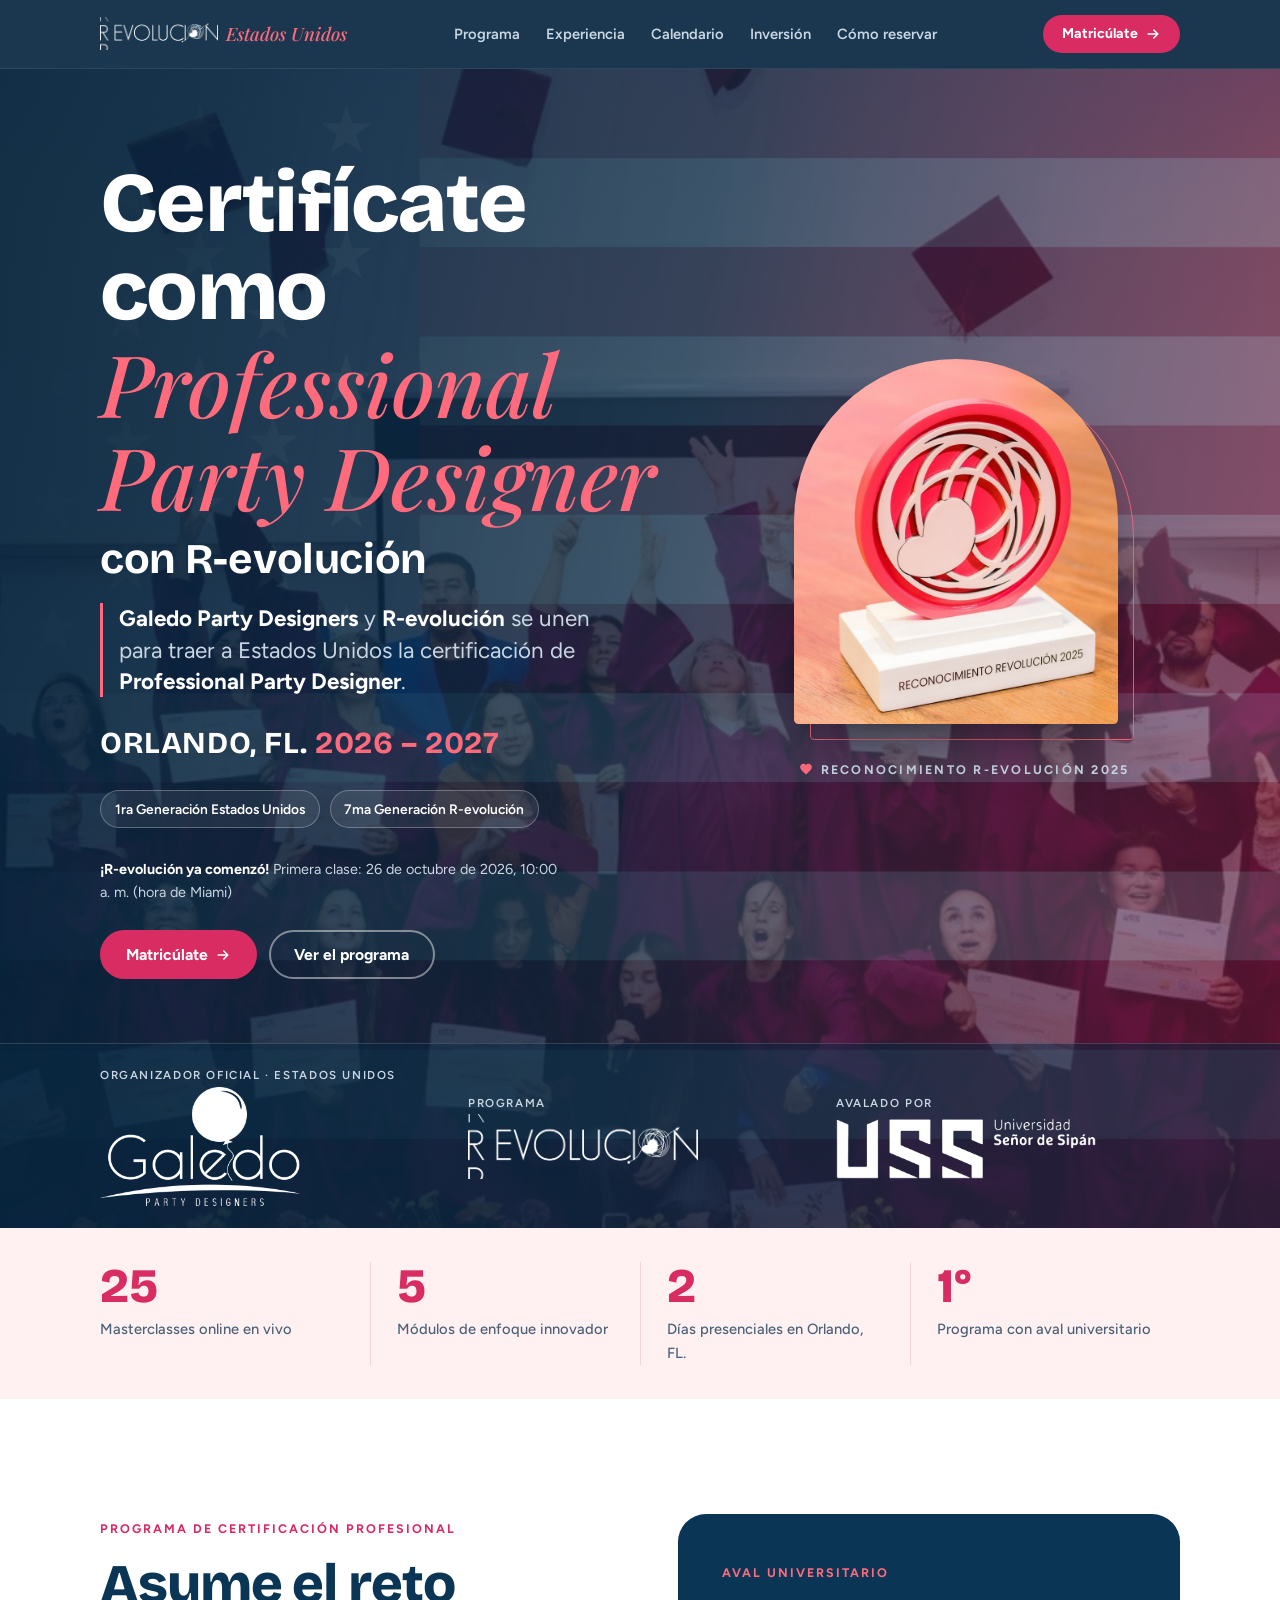
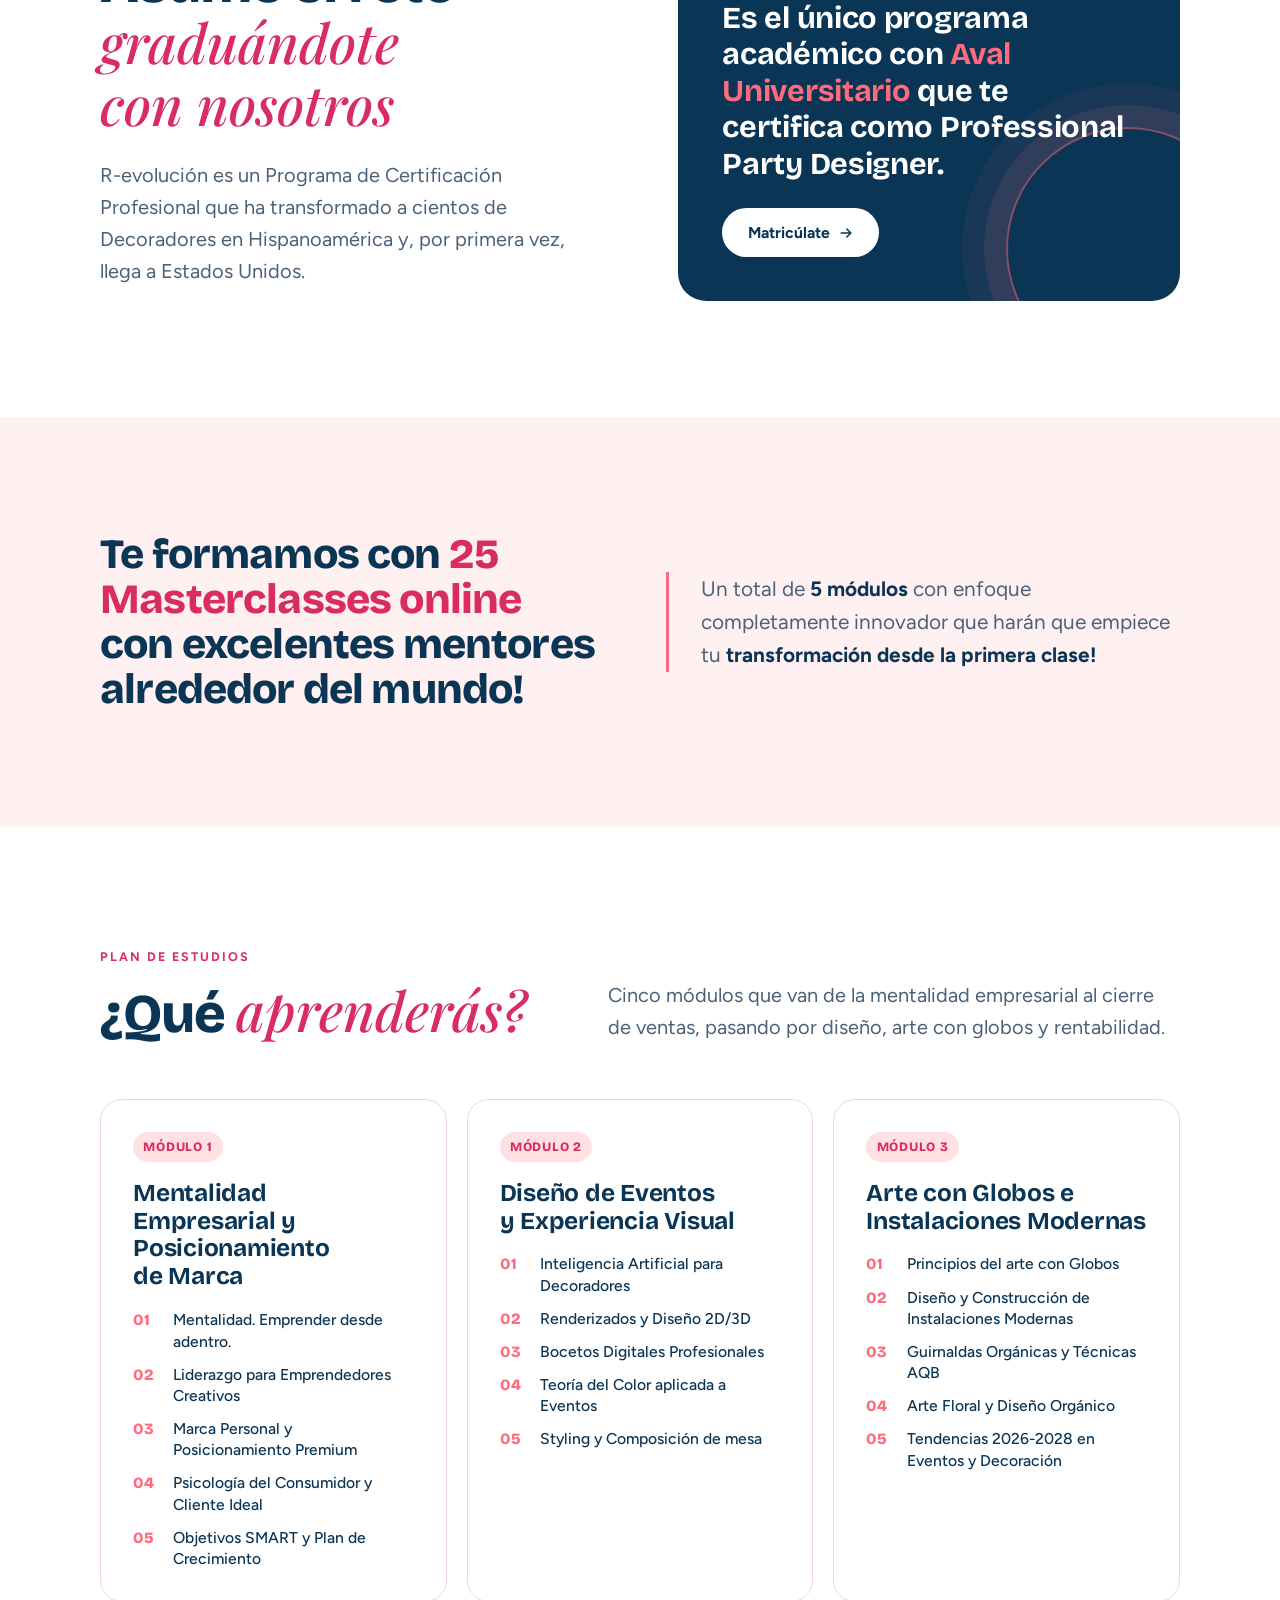
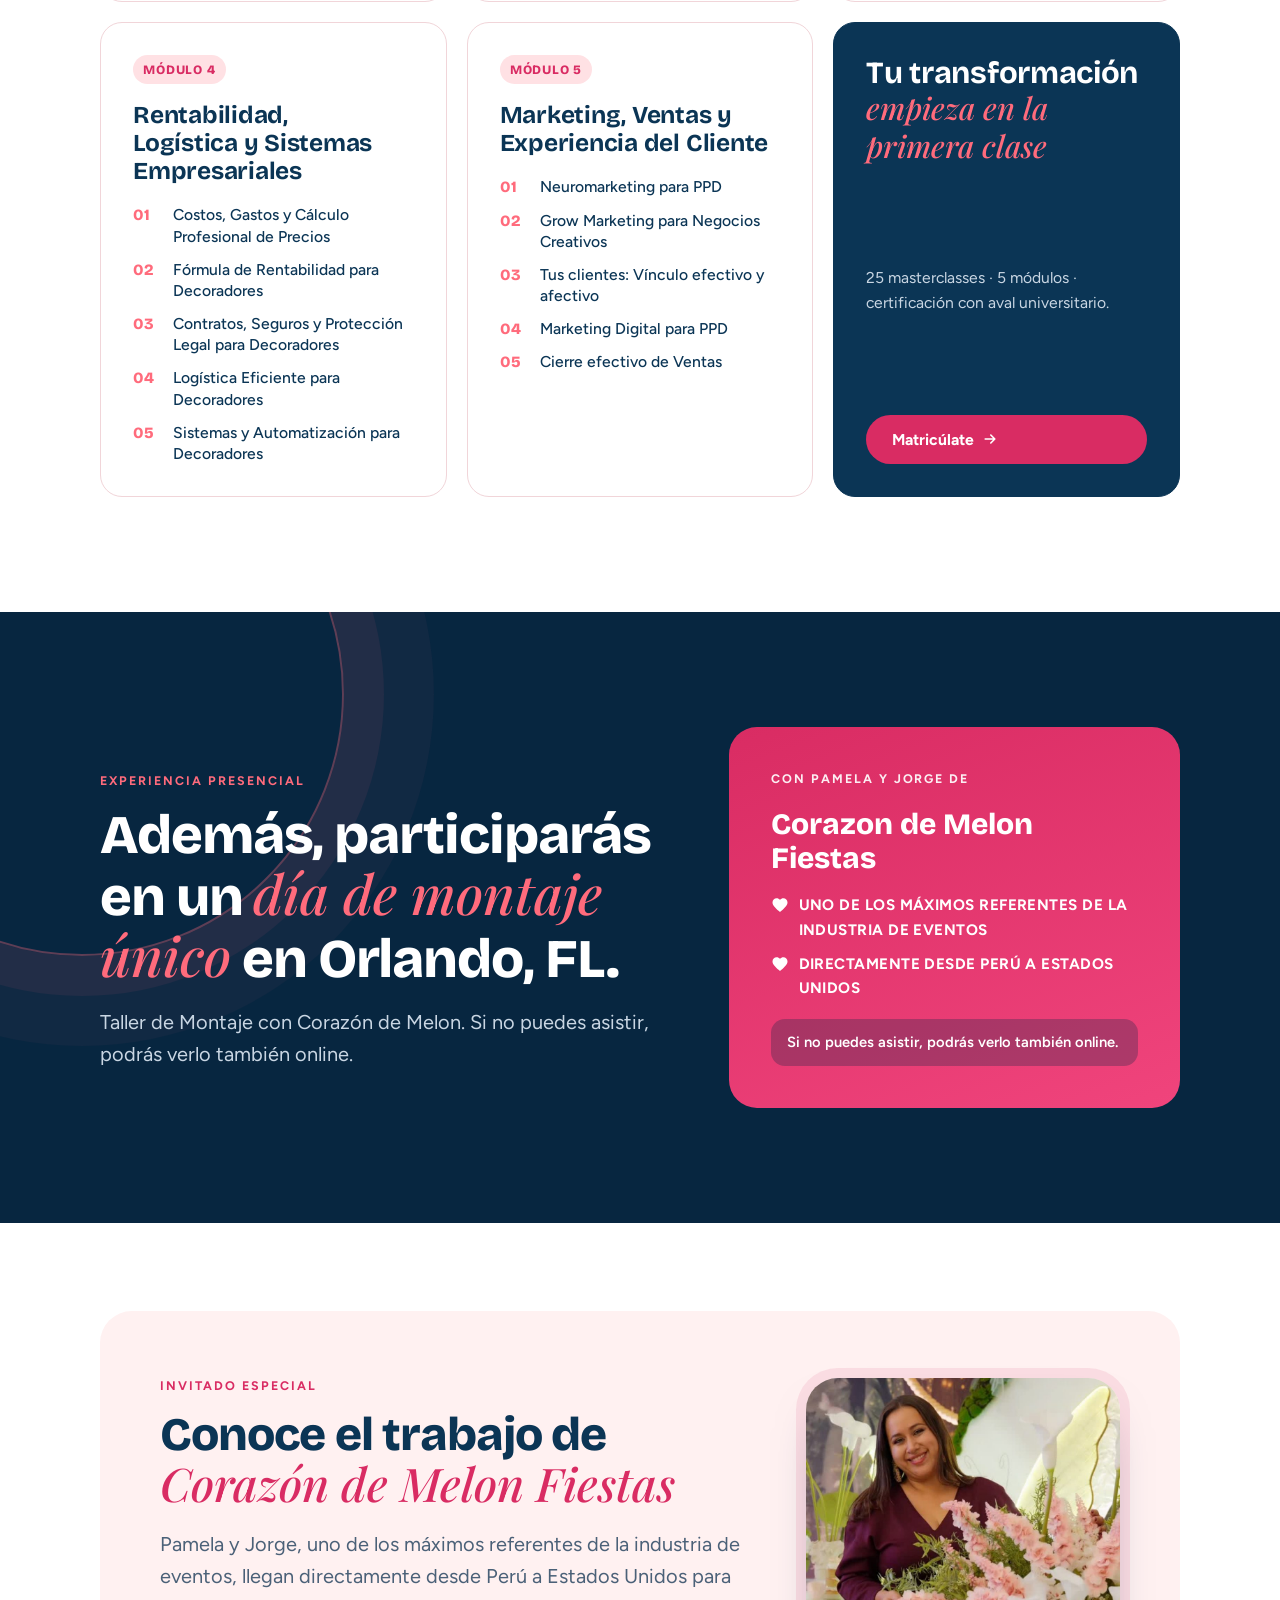
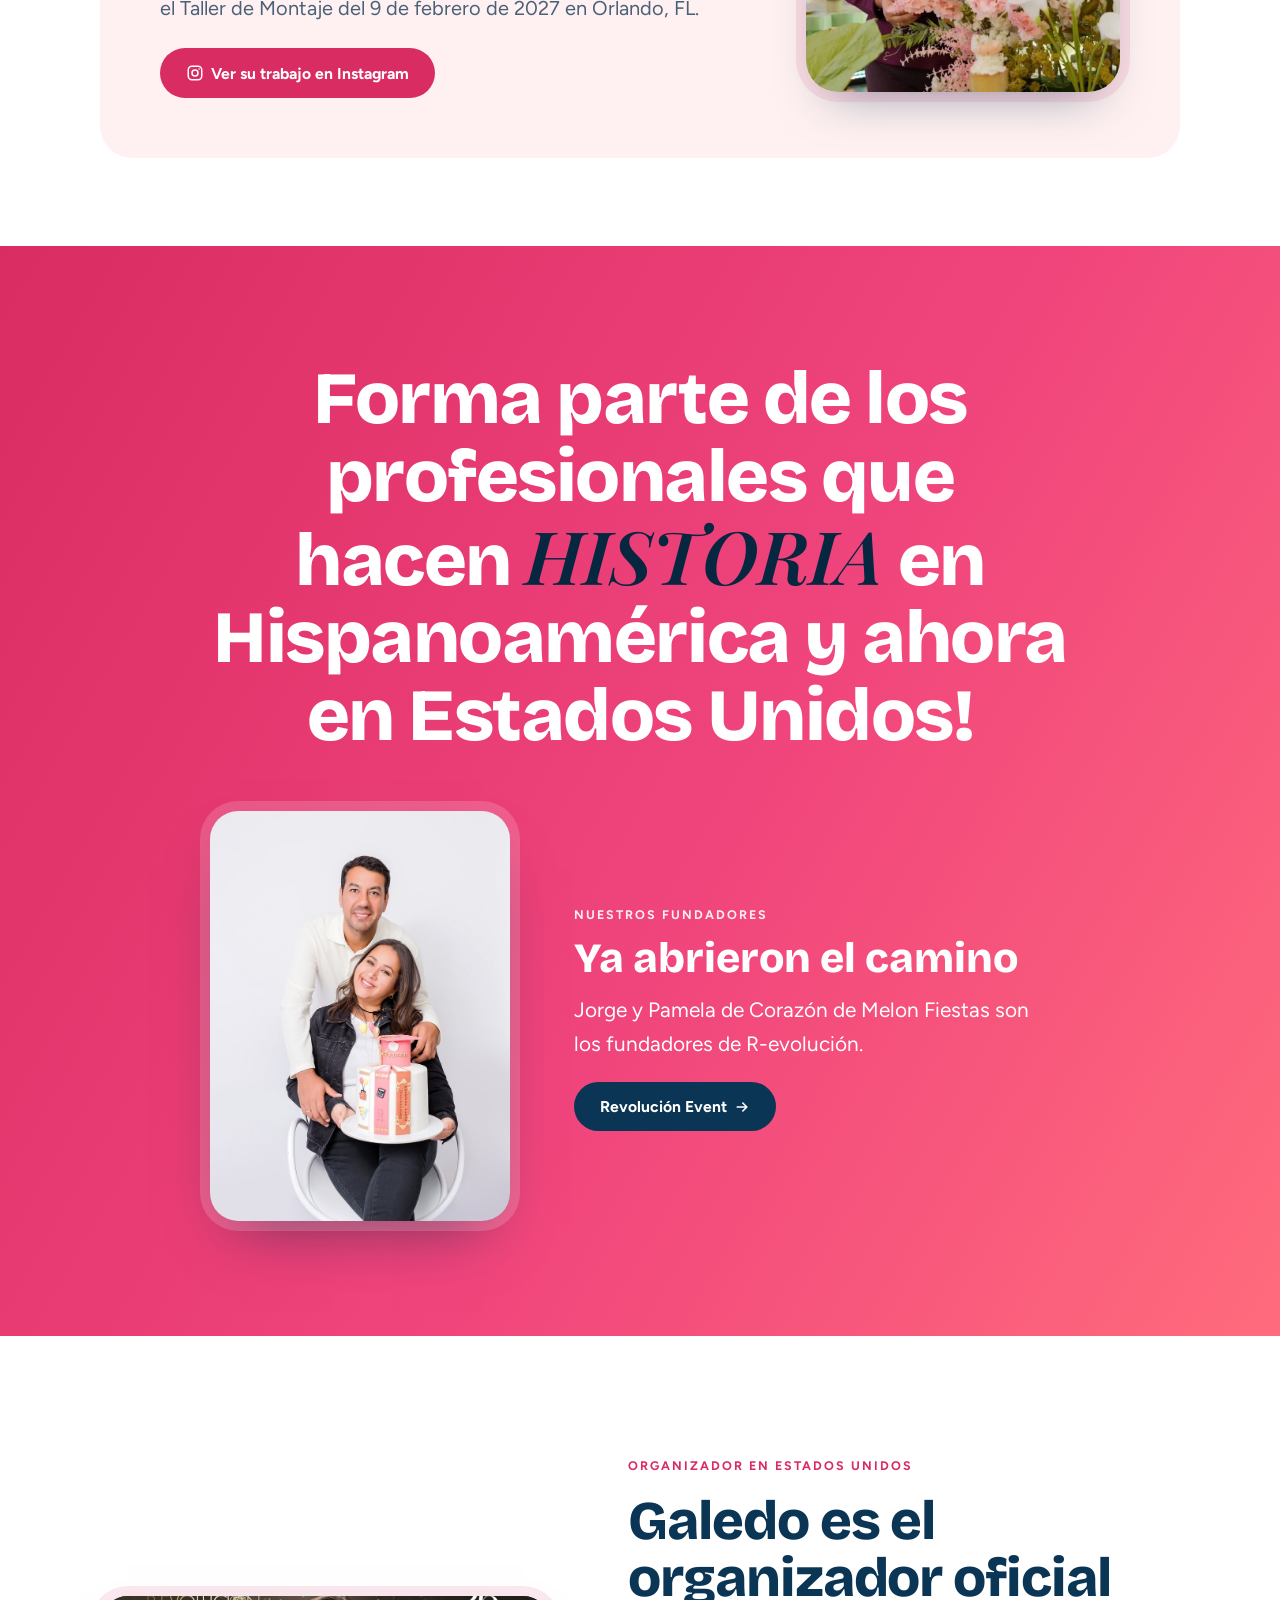
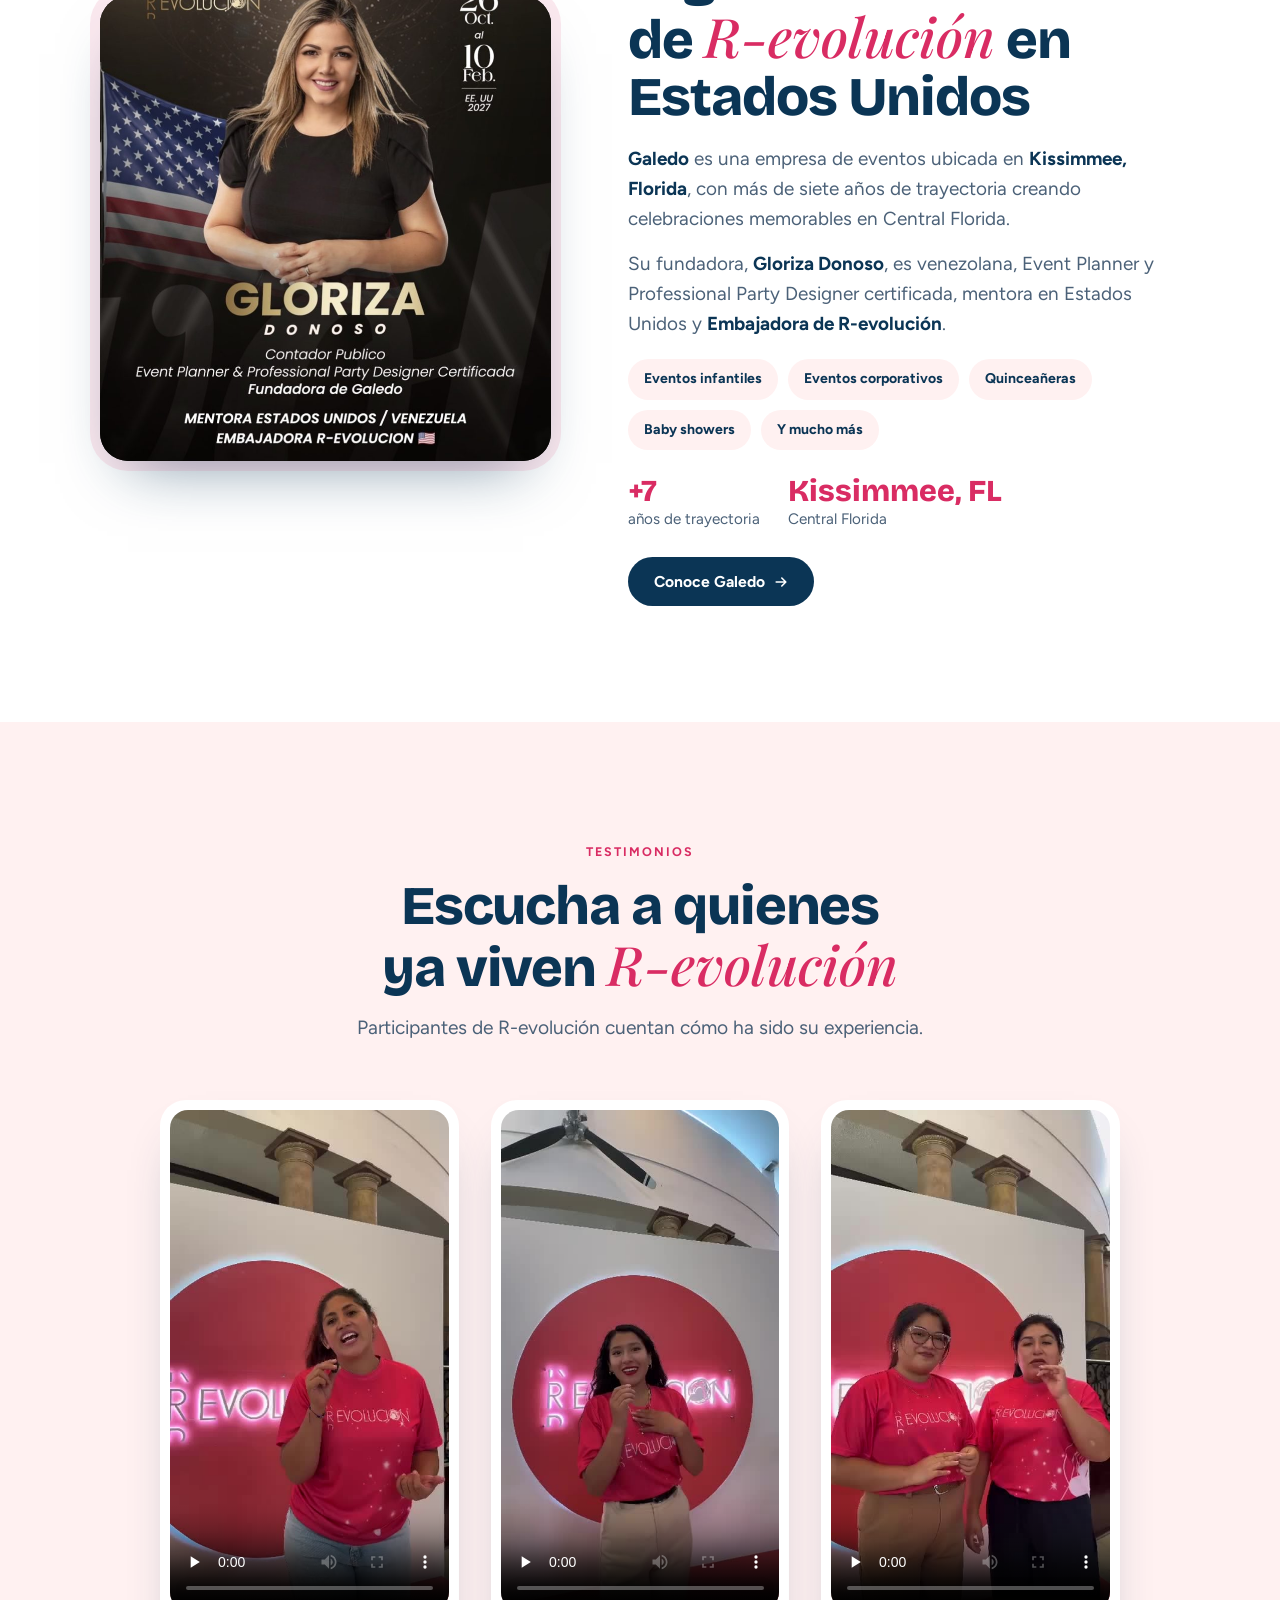
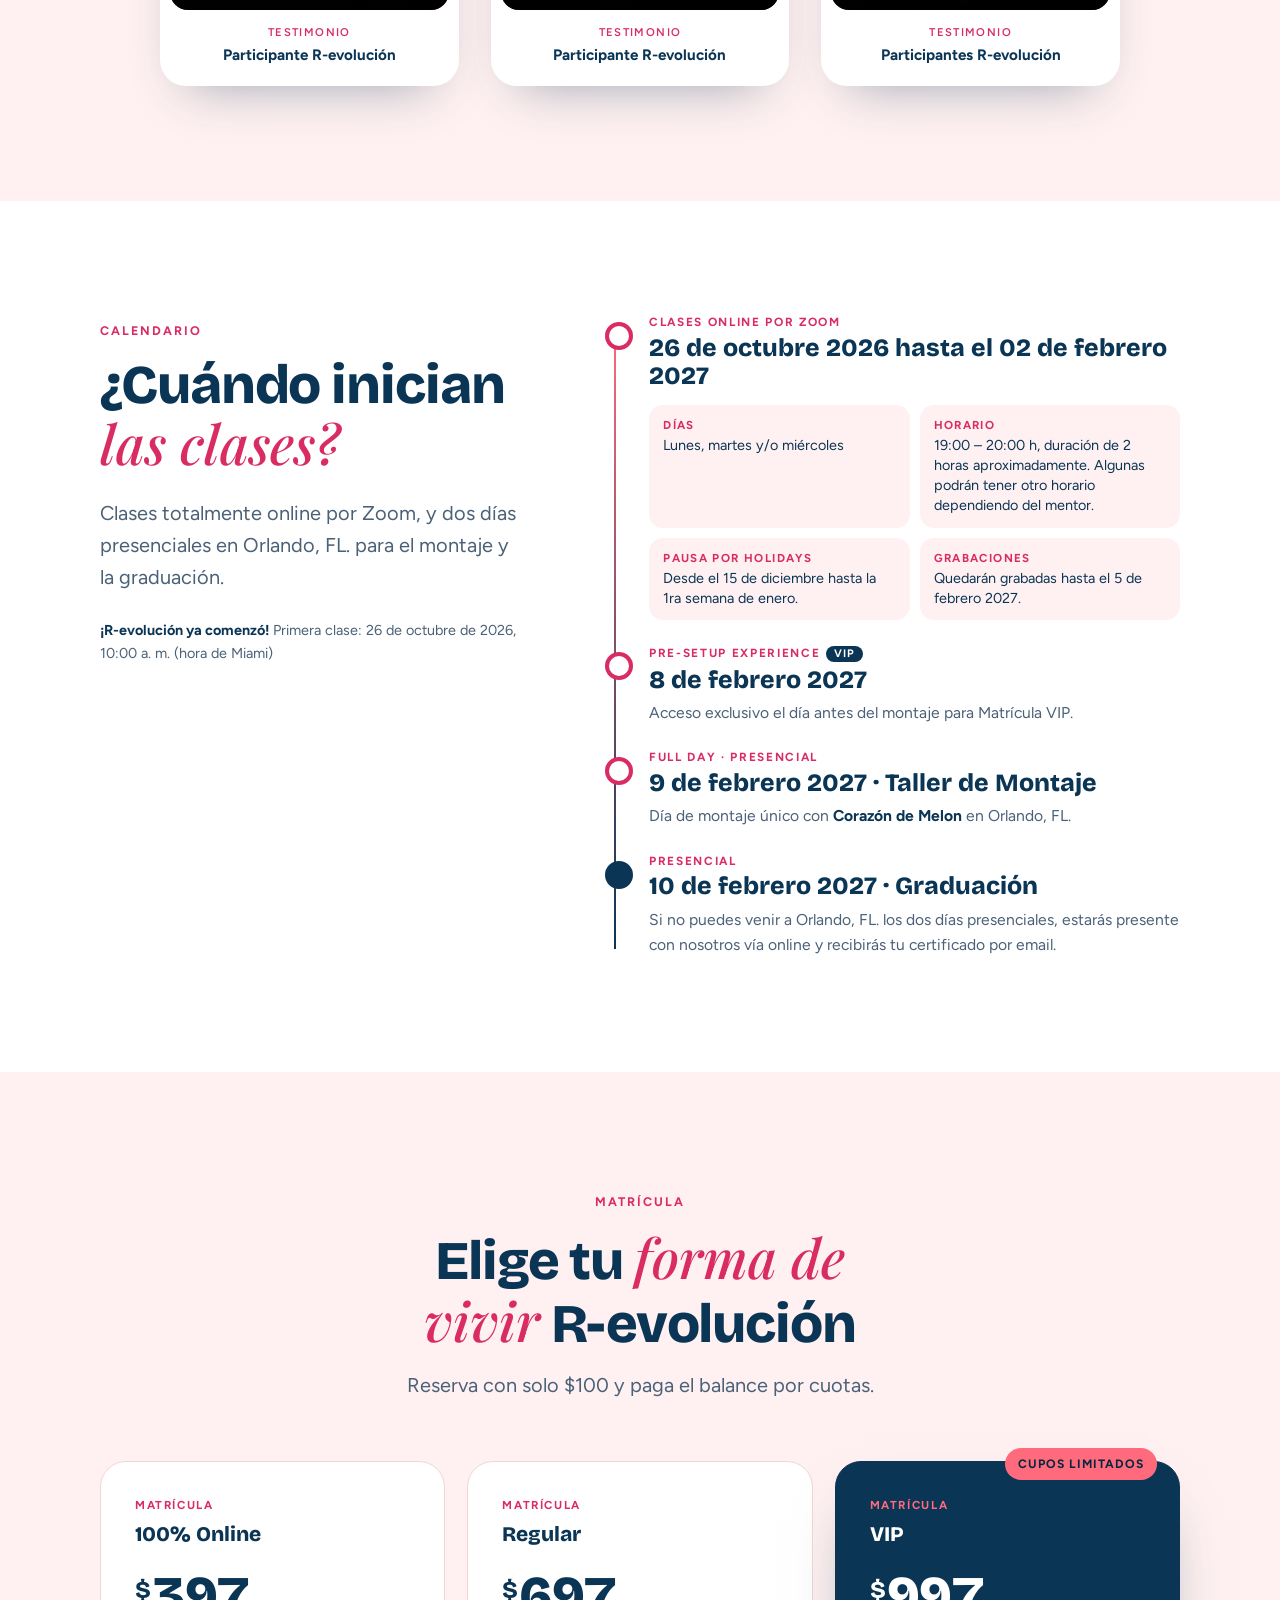
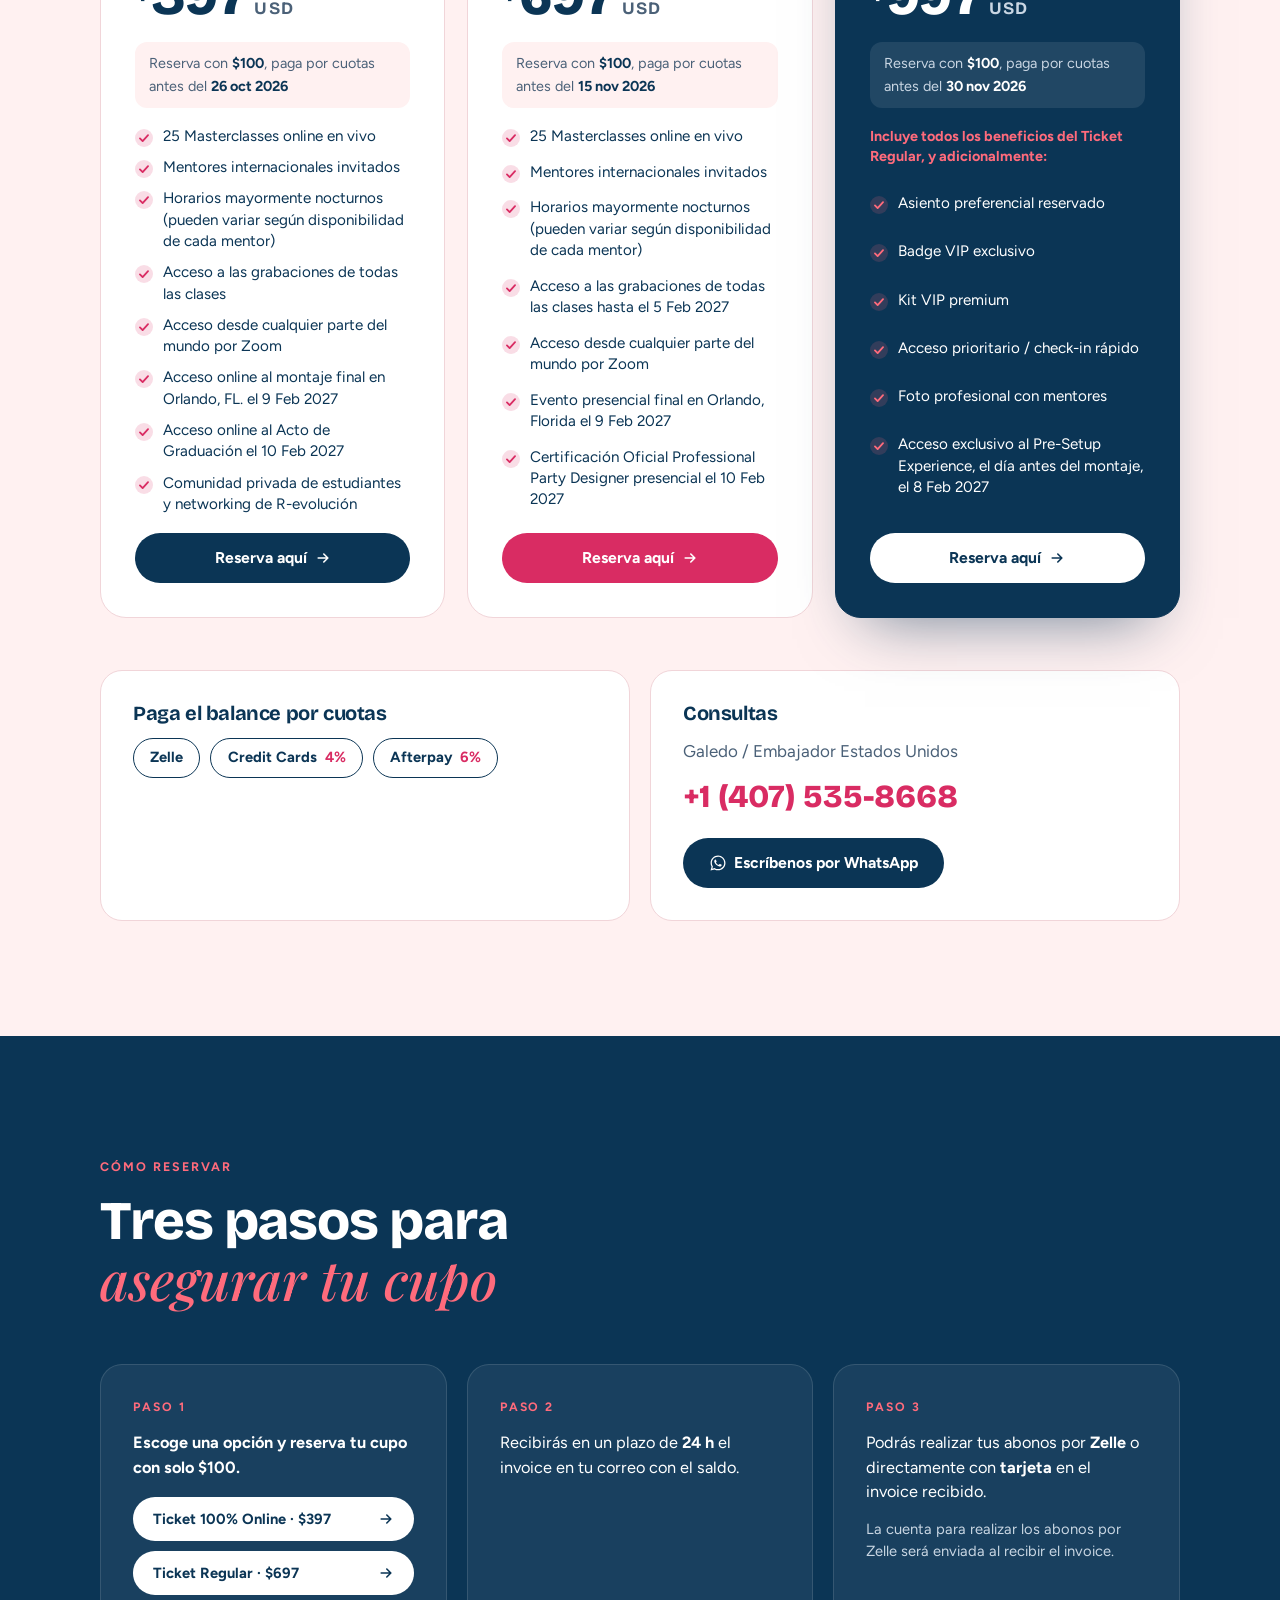
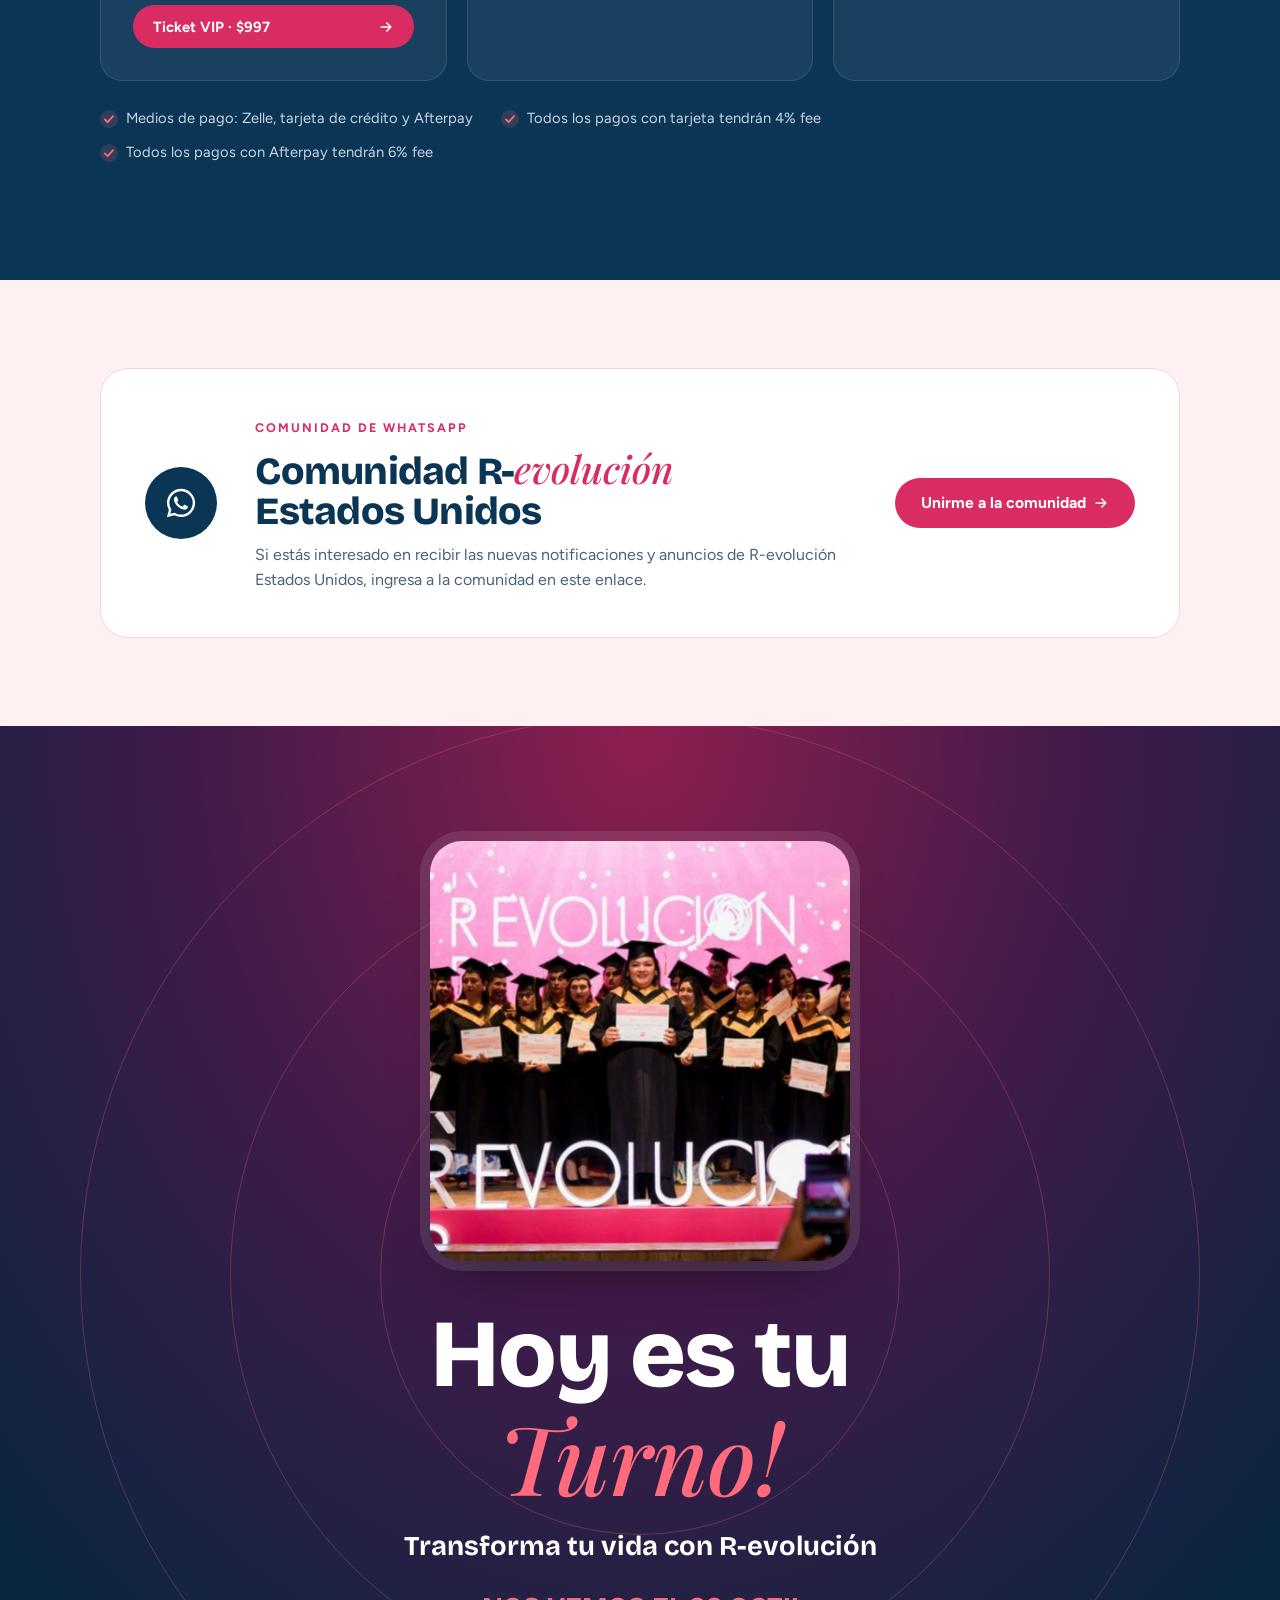
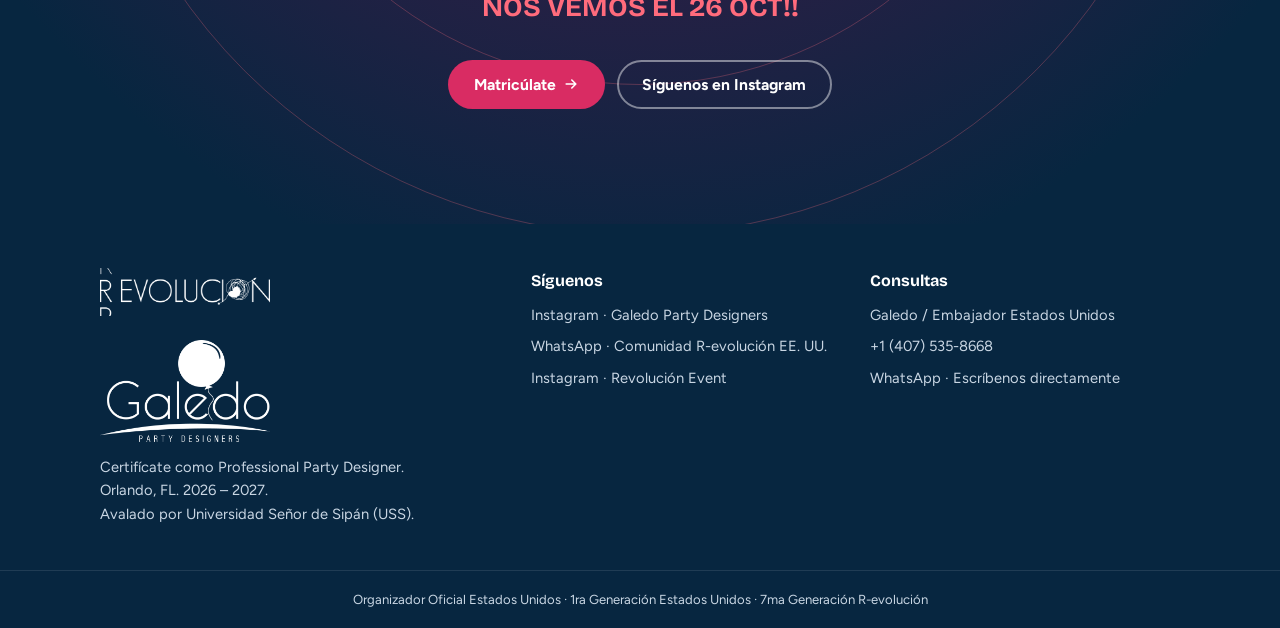
==== public_html/index.html @ 2023f304 "Añadir copia editable completa y publicación con GitHub Pages" ====
<!doctype html>
<html lang="es">
<head>
<meta charset="utf-8">
<meta name="viewport" content="width=device-width,initial-scale=1,viewport-fit=cover">
<meta name="description" content="Certifícate como Professional Party Designer con R-evolución. Galedo Party Designers y R-evolución traen la certificación a Estados Unidos. Orlando, FL 2026 – 2027.">
<meta property="og:title" content="R-evolución Estados Unidos">
<meta property="og:description" content="Certificación Professional Party Designer en Orlando, FL. Inicia el 26 de octubre de 2026.">
<meta property="og:type" content="website">
<meta property="og:url" content="https://www.revoluciongaledousa.com">
<title>R-evolución Estados Unidos</title>

<link href="assets/css/fonts.css" rel="stylesheet">
<link rel="stylesheet" href="assets/css/styles.css">
</head>
<body>

<svg width="0" height="0" style="position:absolute" aria-hidden="true" focusable="false">
  <symbol id="ck" viewBox="0 0 20 20"><circle cx="10" cy="10" r="10" fill="currentColor" opacity=".16"/><path d="M5.5 10.4l3 3 6-6.6" fill="none" stroke="currentColor" stroke-width="2" stroke-linecap="round" stroke-linejoin="round"/></symbol>
  <symbol id="ht" viewBox="0 0 24 24"><path d="M12 21.35l-1.45-1.32C5.4 15.36 2 12.28 2 8.5 2 5.42 4.42 3 7.5 3c1.74 0 3.41.81 4.5 2.09C13.09 3.81 14.76 3 16.5 3 19.58 3 22 5.42 22 8.5c0 3.78-3.4 6.86-8.55 11.54L12 21.35z" fill="currentColor"/></symbol>
  <symbol id="ar" viewBox="0 0 20 20"><path d="M4 10h11M11 5l5 5-5 5" fill="none" stroke="currentColor" stroke-width="2" stroke-linecap="round" stroke-linejoin="round"/></symbol>
</svg>

<header class="nav" id="inicio">
  <div class="progress" aria-hidden="true"></div>
  <div class="wrap">
    <a class="brand brand-logo" href="#inicio" aria-label="R-evolución Estados Unidos, inicio"><span class="logo-rev" role="img" aria-label="R-evolución"></span><small>Estados Unidos</small></a>
    <ul class="menu">
      <li><a href="#programa">Programa</a></li>
      <li><a href="#experiencia">Experiencia</a></li>
      <li><a href="#calendario">Calendario</a></li>
      <li><a href="#inversion">Inversión</a></li>
      <li><a href="#reservar">Cómo reservar</a></li>
    </ul>
    <a class="btn btn-primary" href="#inversion">Matricúlate <svg width="16" height="16" aria-hidden="true"><use href="#ar"/></svg></a>
  </div>
</header>

<main>
<!-- HERO -->
<section class="hero">
  <svg class="flag" viewBox="0 0 1235 650" preserveAspectRatio="xMidYMid slice" aria-hidden="true" focusable="false">
    <defs><polygon id="fs" points="0.00,-15.00 3.38,-4.63 14.26,-4.63 5.45,1.77 8.82,12.14 0.00,5.73 -8.82,12.14 -5.45,1.77 -14.26,-4.63 -3.38,-4.63"/></defs>
    <rect y="0" width="1235" height="50" fill="#B22234"/><rect y="50" width="1235" height="50" fill="#fff"/><rect y="100" width="1235" height="50" fill="#B22234"/><rect y="150" width="1235" height="50" fill="#fff"/><rect y="200" width="1235" height="50" fill="#B22234"/><rect y="250" width="1235" height="50" fill="#fff"/><rect y="300" width="1235" height="50" fill="#B22234"/><rect y="350" width="1235" height="50" fill="#fff"/><rect y="400" width="1235" height="50" fill="#B22234"/><rect y="450" width="1235" height="50" fill="#fff"/><rect y="500" width="1235" height="50" fill="#B22234"/><rect y="550" width="1235" height="50" fill="#fff"/><rect y="600" width="1235" height="50" fill="#B22234"/><rect width="494" height="350" fill="#3C3B6E"/><g fill="#fff"><use href="#fs" x="41.2" y="35.0"/><use href="#fs" x="123.5" y="35.0"/><use href="#fs" x="205.8" y="35.0"/><use href="#fs" x="288.2" y="35.0"/><use href="#fs" x="370.5" y="35.0"/><use href="#fs" x="452.8" y="35.0"/><use href="#fs" x="82.3" y="70.0"/><use href="#fs" x="164.7" y="70.0"/><use href="#fs" x="247.0" y="70.0"/><use href="#fs" x="329.3" y="70.0"/><use href="#fs" x="411.7" y="70.0"/><use href="#fs" x="41.2" y="105.0"/><use href="#fs" x="123.5" y="105.0"/><use href="#fs" x="205.8" y="105.0"/><use href="#fs" x="288.2" y="105.0"/><use href="#fs" x="370.5" y="105.0"/><use href="#fs" x="452.8" y="105.0"/><use href="#fs" x="82.3" y="140.0"/><use href="#fs" x="164.7" y="140.0"/><use href="#fs" x="247.0" y="140.0"/><use href="#fs" x="329.3" y="140.0"/><use href="#fs" x="411.7" y="140.0"/><use href="#fs" x="41.2" y="175.0"/><use href="#fs" x="123.5" y="175.0"/><use href="#fs" x="205.8" y="175.0"/><use href="#fs" x="288.2" y="175.0"/><use href="#fs" x="370.5" y="175.0"/><use href="#fs" x="452.8" y="175.0"/><use href="#fs" x="82.3" y="210.0"/><use href="#fs" x="164.7" y="210.0"/><use href="#fs" x="247.0" y="210.0"/><use href="#fs" x="329.3" y="210.0"/><use href="#fs" x="411.7" y="210.0"/><use href="#fs" x="41.2" y="245.0"/><use href="#fs" x="123.5" y="245.0"/><use href="#fs" x="205.8" y="245.0"/><use href="#fs" x="288.2" y="245.0"/><use href="#fs" x="370.5" y="245.0"/><use href="#fs" x="452.8" y="245.0"/><use href="#fs" x="82.3" y="280.0"/><use href="#fs" x="164.7" y="280.0"/><use href="#fs" x="247.0" y="280.0"/><use href="#fs" x="329.3" y="280.0"/><use href="#fs" x="411.7" y="280.0"/><use href="#fs" x="41.2" y="315.0"/><use href="#fs" x="123.5" y="315.0"/><use href="#fs" x="205.8" y="315.0"/><use href="#fs" x="288.2" y="315.0"/><use href="#fs" x="370.5" y="315.0"/><use href="#fs" x="452.8" y="315.0"/></g>
  </svg>
  <div class="wrap">
    <div>
      <h1>Certifícate como <span class="ital">Professional Party Designer</span><span class="con">con R-evolución</span></h1>
      <p class="union"><strong>Galedo Party Designers</strong> y <strong>R-evolución</strong> se unen para traer a Estados Unidos la certificación de <strong>Professional Party Designer</strong>.</p>
      <p class="where">ORLANDO, FL. <span>2026 – 2027</span></p>
      <div class="chips">
        <span class="chip">1ra Generación Estados Unidos</span>
        <span class="chip">7ma Generación R-evolución</span>
      </div>
<div class="cd cd-dark" data-cd role="timer" aria-label="Cuenta regresiva para el inicio de R-evolución">
  <div class="cd-grid">
    <div><b data-u="d">00</b><span>Días</span></div>
    <div><b data-u="h">00</b><span>Horas</span></div>
    <div><b data-u="m">00</b><span>Minutos</span></div>
    <div><b data-u="s">00</b><span>Segundos</span></div>
  </div>
  <p class="cd-note">Primera clase: <strong>26 de octubre de 2026 · 10:00 a. m.</strong> (hora de Miami)</p>
</div>
      <div class="cta-row">
        <a class="btn btn-primary" href="#inversion">Matricúlate <svg width="16" height="16" aria-hidden="true"><use href="#ar"/></svg></a>
        <a class="btn btn-ghost" href="#programa">Ver el programa</a>
      </div>
    </div>
    <div class="seal-wrap">
      <figure class="trophy">
        <div class="trophy-frame"><div class="arch"><img src="assets/images/imagen-03.jpg" alt="Trofeo Reconocimiento R-evolución 2025: círculo rosa con corazón sobre base blanca" width="800" height="900"></div></div>
        <figcaption><svg width="14" height="14" aria-hidden="true"><use href="#ht"/></svg> Reconocimiento R-evolución 2025</figcaption>
      </figure>
    </div>
  </div>
  <div class="hero-bar">
    <div class="wrap">
      <div class="partner"><span class="k">Organizador oficial · Estados Unidos</span><img class="logo-org" src="assets/images/imagen-04.png" alt="Galedo Party Designers" width="640" height="382"></div>
      <div class="partner"><span class="k">Programa</span><span class="logo-rev" role="img" aria-label="R-evolución"></span></div>
      <div class="partner"><span class="k">Avalado por</span><img class="logo-uss" src="assets/images/imagen-05.png" alt="Universidad Señor de Sipán (USS)" width="760" height="177"></div>
    </div>
  </div>
</section>

<!-- STATS -->
<section class="stats" aria-label="El programa en cifras">
  <div class="wrap">
    <div class="stat"><b>25</b><span>Masterclasses online en vivo</span></div>
    <div class="stat"><b>5</b><span>Módulos de enfoque innovador</span></div>
    <div class="stat"><b>2</b><span>Días presenciales en Orlando, FL.</span></div>
    <div class="stat"><b>1°</b><span>Programa con aval universitario</span></div>
  </div>
</section>

<!-- ABOUT -->
<section class="sec about">
  <div class="wrap">
    <div>
      <span class="eyebrow">Programa de Certificación Profesional</span>
      <h2>Asume el reto <span class="ital">graduándote con nosotros</span></h2>
      <p class="lead">R-evolución es un Programa de Certificación Profesional que ha transformado a cientos de Decoradores en Hispanoamérica y, por primera vez, llega a Estados Unidos.</p>
    </div>
    <div class="aval">
      <span class="eyebrow">Aval universitario</span>
      <p>Es el único programa académico con <mark>Aval Universitario</mark> que te certifica como Professional Party Designer.</p>
      <a class="btn btn-light" href="#inversion">Matricúlate <svg width="16" height="16" aria-hidden="true"><use href="#ar"/></svg></a>
    </div>
  </div>
</section>

<!-- FORMATION -->
<section class="sec band">
  <div class="wrap">
    <p class="big">Te formamos con <span class="n">25 Masterclasses online</span> con excelentes mentores alrededor del mundo!</p>
    <p class="side">Un total de <strong>5 módulos</strong> con enfoque completamente innovador que harán que empiece tu <strong>transformación desde la primera clase!</strong></p>
  </div>
</section>

<!-- PROGRAM -->
<section class="sec" id="programa">
  <div class="wrap">
    <div class="program-head">
      <div>
        <span class="eyebrow">Plan de estudios</span>
        <h2>¿Qué <span class="ital" style="color:var(--rose)">aprenderás?</span></h2>
      </div>
      <p class="lead" style="max-width:44ch">Cinco módulos que van de la mentalidad empresarial al cierre de ventas, pasando por diseño, arte con globos y rentabilidad.</p>
    </div>
    <div class="mods">
      <article class="mod">
        <div class="tag"><i>Módulo 1</i></div>
        <h3>Mentalidad Empresarial y Posicionamiento de Marca</h3>
        <ol>
          <li>Mentalidad. Emprender desde adentro.</li>
          <li>Liderazgo para Emprendedores Creativos</li>
          <li>Marca Personal y Posicionamiento Premium</li>
          <li>Psicología del Consumidor y Cliente Ideal</li>
          <li>Objetivos SMART y Plan de Crecimiento</li>
        </ol>
      </article>
      <article class="mod">
        <div class="tag"><i>Módulo 2</i></div>
        <h3>Diseño de Eventos y Experiencia Visual</h3>
        <ol>
          <li>Inteligencia Artificial para Decoradores</li>
          <li>Renderizados y Diseño 2D/3D</li>
          <li>Bocetos Digitales Profesionales</li>
          <li>Teoría del Color aplicada a Eventos</li>
          <li>Styling y Composición de mesa</li>
        </ol>
      </article>
      <article class="mod">
        <div class="tag"><i>Módulo 3</i></div>
        <h3>Arte con Globos e Instalaciones Modernas</h3>
        <ol>
          <li>Principios del arte con Globos</li>
          <li>Diseño y Construcción de Instalaciones Modernas</li>
          <li>Guirnaldas Orgánicas y Técnicas AQB</li>
          <li>Arte Floral y Diseño Orgánico</li>
          <li>Tendencias 2026-2028 en Eventos y Decoración</li>
        </ol>
      </article>
      <article class="mod">
        <div class="tag"><i>Módulo 4</i></div>
        <h3>Rentabilidad, Logística y Sistemas Empresariales</h3>
        <ol>
          <li>Costos, Gastos y Cálculo Profesional de Precios</li>
          <li>Fórmula de Rentabilidad para Decoradores</li>
          <li>Contratos, Seguros y Protección Legal para Decoradores</li>
          <li>Logística Eficiente para Decoradores</li>
          <li>Sistemas y Automatización para Decoradores</li>
        </ol>
      </article>
      <article class="mod">
        <div class="tag"><i>Módulo 5</i></div>
        <h3>Marketing, Ventas y Experiencia del Cliente</h3>
        <ol>
          <li>Neuromarketing para PPD</li>
          <li>Grow Marketing para Negocios Creativos</li>
          <li>Tus clientes: Vínculo efectivo y afectivo</li>
          <li>Marketing Digital para PPD</li>
          <li>Cierre efectivo de Ventas</li>
        </ol>
      </article>
      <article class="mod mod-cta">
        <h3>Tu transformación <span class="ital">empieza en la primera clase</span></h3>
        <p>25 masterclasses · 5 módulos · certificación con aval universitario.</p>
        <a class="btn btn-primary" href="#inversion">Matricúlate <svg width="16" height="16" aria-hidden="true"><use href="#ar"/></svg></a>
      </article>
    </div>
  </div>
</section>

<!-- EXPERIENCE -->
<section class="sec exp on-navy" id="experiencia">
  <div class="wrap">
    <div>
      <span class="eyebrow">Experiencia presencial</span>
      <h2>Además, participarás en un <span class="ital">día de montaje único</span> en Orlando, FL.</h2>
      <p class="lead">Taller de Montaje con Corazón de Melon. Si no puedes asistir, podrás verlo también online.</p>
    </div>
    <div class="guest">
      <span class="k">Con Pamela y Jorge de</span>
      <p class="who">Corazon de Melon Fiestas</p>
      <ul>
        <li><svg width="18" height="18" aria-hidden="true"><use href="#ht"/></svg>Uno de los máximos referentes de la industria de eventos</li>
        <li><svg width="18" height="18" aria-hidden="true"><use href="#ht"/></svg>Directamente desde Perú a Estados Unidos</li>
      </ul>
      <p class="note">Si no puedes asistir, podrás verlo también online.</p>
    </div>
  </div>
</section>

<!-- GUEST WORK -->
<section class="sec guestwork" id="invitado">
  <div class="wrap">
    <div class="gw-card">
      <div class="gw-txt">
        <span class="eyebrow">Invitado especial</span>
        <h2>Conoce el trabajo de <span class="ital">Corazón de Melon Fiestas</span></h2>
        <p class="lead">Pamela y Jorge, uno de los máximos referentes de la industria de eventos, llegan directamente desde Perú a Estados Unidos para el Taller de Montaje del 9 de febrero de 2027 en Orlando, FL.</p>
        <a class="btn btn-primary" href="https://www.instagram.com/corazondemelonfiestas" target="_blank" rel="noopener"><svg width="18" height="18" viewBox="0 0 24 24" aria-hidden="true" fill="none" stroke="currentColor" stroke-width="2"><rect x="3" y="3" width="18" height="18" rx="5"/><circle cx="12" cy="12" r="4"/><circle cx="17.5" cy="6.5" r="1" fill="currentColor" stroke="none"/></svg> Ver su trabajo en Instagram</a>
      </div>
      <figure class="gw-photo"><img src="assets/images/imagen-06.jpg" alt="Corazón de Melon Fiestas, invitada especial de R-evolución Orlando, entre sus arreglos florales" width="900" height="900"></figure>
    </div>
  </div>
</section>

<!-- HISTORY -->
<section class="sec history">
  <div class="wrap">
    <h2>Forma parte de los profesionales que hacen <b>HISTORIA</b> en Hispanoamérica y ahora en Estados Unidos!</h2>
    <div class="founders">
      <figure class="founders-photo"><img src="assets/images/imagen-07.jpg" alt="Jorge y Pamela de Corazón de Melon Fiestas, fundadores de R-evolución, con el pastel de Professional Party Designer" width="760" height="1039"></figure>
      <div class="founders-txt">
        <span class="eyebrow">Nuestros Fundadores</span>
        <p class="ft-title">Ya abrieron el camino</p>
        <p class="ft-body">Jorge y Pamela de Corazón de Melon Fiestas son los fundadores de R-evolución.</p>
        <a class="btn btn-navy" href="https://www.instagram.com/revolucionevent" target="_blank" rel="noopener">Revolución Event <svg width="16" height="16" aria-hidden="true"><use href="#ar"/></svg></a>
      </div>
    </div>
  </div>
</section>

<!-- ORGANIZER -->
<section class="sec org" id="organizador">
  <div class="wrap">
    <figure class="org-photo"><img src="assets/images/imagen-08.jpg" alt="Gloriza Donoso, fundadora de Galedo y Embajadora R-evolución Estados Unidos" width="900" height="927" loading="lazy"></figure>
    <div>
      <span class="eyebrow">Organizador en Estados Unidos</span>
      <h2>Galedo es el organizador oficial de <span class="ital">R-evolución</span> en Estados Unidos</h2>
      <p><strong>Galedo</strong> es una empresa de eventos ubicada en <strong>Kissimmee, Florida</strong>, con más de siete años de trayectoria creando celebraciones memorables en Central Florida.</p>
      <p>Su fundadora, <strong>Gloriza Donoso</strong>, es venezolana, Event Planner y Professional Party Designer certificada, mentora en Estados Unidos y <strong>Embajadora de R-evolución</strong>.</p>
      <ul class="org-tags">
        <li>Eventos infantiles</li><li>Eventos corporativos</li><li>Quinceañeras</li><li>Baby showers</li><li>Y mucho más</li>
      </ul>
      <div class="org-meta"><div><b>+7</b>años de trayectoria</div><div><b>Kissimmee, FL</b>Central Florida</div></div>
      <a class="btn btn-navy" href="https://www.instagram.com/galedollc/" target="_blank" rel="noopener">Conoce Galedo <svg width="16" height="16" aria-hidden="true"><use href="#ar"/></svg></a>
    </div>
  </div>
</section>

<!-- TESTIMONIOS -->
<section class="sec testi" id="testimonios">
  <div class="wrap">
    <div class="head">
      <span class="eyebrow">Testimonios</span>
      <h2>Escucha a quienes ya viven <span class="ital">R-evolución</span></h2>
      <p>Participantes de R-evolución cuentan cómo ha sido su experiencia.</p>
    </div>
    <div class="tgrid">
      <figure class="tcard"><video controls playsinline preload="none" poster="videos/poster-1.jpg" src="videos/testimonio-1.mp4" aria-label="Testimonio de una participante de R-evolución"></video><figcaption><small>Testimonio</small>Participante R-evolución</figcaption></figure>
      <figure class="tcard"><video controls playsinline preload="none" poster="videos/poster-2.jpg" src="videos/testimonio-2.mp4" aria-label="Testimonio de una participante de R-evolución"></video><figcaption><small>Testimonio</small>Participante R-evolución</figcaption></figure>
      <figure class="tcard"><video controls playsinline preload="none" poster="videos/poster-3.jpg" src="videos/testimonio-3.mp4" aria-label="Testimonio de dos participantes de R-evolución"></video><figcaption><small>Testimonio</small>Participantes R-evolución</figcaption></figure>
    </div>
  </div>
</section>

<!-- CALENDAR -->
<section class="sec cal" id="calendario">
  <div class="wrap">
    <div>
      <span class="eyebrow">Calendario</span>
      <h2>¿Cuándo inician <span class="ital">las clases?</span></h2>
      <p class="lead">Clases totalmente online por Zoom, y dos días presenciales en Orlando, FL. para el montaje y la graduación.</p>
      <div class="cd cd-light" data-cd role="timer" aria-label="Cuenta regresiva para el inicio de R-evolución">
  <div class="cd-grid">
    <div><b data-u="d">00</b><span>Días</span></div>
    <div><b data-u="h">00</b><span>Horas</span></div>
    <div><b data-u="m">00</b><span>Minutos</span></div>
    <div><b data-u="s">00</b><span>Segundos</span></div>
  </div>
  <p class="cd-note">Primera clase: <strong>26 de octubre de 2026 · 10:00 a. m.</strong> (hora de Miami)</p>
</div>
    </div>
    <ol class="tl">
      <li>
        <div class="d"><small>Clases online por Zoom</small>26 de octubre 2026 hasta el 02 de febrero 2027</div>
        <div class="facts">
          <div class="fact"><b>Días</b>Lunes, martes y/o miércoles</div>
          <div class="fact"><b>Horario</b>19:00 – 20:00 h, duración de 2 horas aproximadamente. Algunas podrán tener otro horario dependiendo del mentor.</div>
          <div class="fact"><b>Pausa por Holidays</b>Desde el 15 de diciembre hasta la 1ra semana de enero.</div>
          <div class="fact"><b>Grabaciones</b>Quedarán grabadas hasta el 5 de febrero 2027.</div>
        </div>
      </li>
      <li>
        <div class="d"><small>Pre-Setup Experience<span class="vip-tag">VIP</span></small>8 de febrero 2027</div>
        <p class="t">Acceso exclusivo el día antes del montaje para Matrícula VIP.</p>
      </li>
      <li>
        <div class="d"><small>Full day · Presencial</small>9 de febrero 2027 · Taller de Montaje</div>
        <p class="t">Día de montaje único con <strong>Corazón de Melon</strong> en Orlando, FL.</p>
      </li>
      <li class="end">
        <div class="d"><small>Presencial</small>10 de febrero 2027 · Graduación</div>
        <p class="t">Si no puedes venir a Orlando, FL. los dos días presenciales, estarás presente con nosotros vía online y recibirás tu certificado por email.</p>
      </li>
    </ol>
  </div>
</section>

<!-- PRICING -->
<section class="sec pricing" id="inversion">
  <div class="wrap">
    <div class="head">
      <span class="eyebrow">Matrícula</span>
      <h2>Elige tu <span class="ital">forma de vivir</span> R-evolución</h2>
      <p class="lead">Reserva con solo $100 y paga el balance por cuotas.</p>
    </div>

    <div class="plans">
      <article class="plan">
        <div class="name"><small>Matrícula</small>100% Online</div>
        <div class="price"><sup>$</sup>397<small>USD</small></div>
        <p class="reserve">Reserva con <strong>$100</strong>, paga por cuotas antes del <strong>26 oct 2026</strong></p>
        <ul>
          <li><svg width="18" height="18" aria-hidden="true"><use href="#ck"/></svg>25 Masterclasses online en vivo</li>
          <li><svg width="18" height="18" aria-hidden="true"><use href="#ck"/></svg>Mentores internacionales invitados</li>
          <li><svg width="18" height="18" aria-hidden="true"><use href="#ck"/></svg>Horarios mayormente nocturnos (pueden variar según disponibilidad de cada mentor)</li>
          <li><svg width="18" height="18" aria-hidden="true"><use href="#ck"/></svg>Acceso a las grabaciones de todas las clases</li>
          <li><svg width="18" height="18" aria-hidden="true"><use href="#ck"/></svg>Acceso desde cualquier parte del mundo por Zoom</li>
          <li><svg width="18" height="18" aria-hidden="true"><use href="#ck"/></svg>Acceso online al montaje final en Orlando, FL. el 9 Feb 2027</li>
          <li><svg width="18" height="18" aria-hidden="true"><use href="#ck"/></svg>Acceso online al Acto de Graduación el 10 Feb 2027</li>
          <li><svg width="18" height="18" aria-hidden="true"><use href="#ck"/></svg>Comunidad privada de estudiantes y networking de R-evolución</li>
        </ul>
        <a class="btn btn-navy btn-block" href="https://square.link/u/oXW8UZyh" target="_blank" rel="noopener">Reserva aquí <svg width="16" height="16" aria-hidden="true"><use href="#ar"/></svg></a>
      </article>

      <article class="plan">
        <div class="name"><small>Matrícula</small>Regular</div>
        <div class="price"><sup>$</sup>697<small>USD</small></div>
        <p class="reserve">Reserva con <strong>$100</strong>, paga por cuotas antes del <strong>15 nov 2026</strong></p>
        <ul>
          <li><svg width="18" height="18" aria-hidden="true"><use href="#ck"/></svg>25 Masterclasses online en vivo</li>
          <li><svg width="18" height="18" aria-hidden="true"><use href="#ck"/></svg>Mentores internacionales invitados</li>
          <li><svg width="18" height="18" aria-hidden="true"><use href="#ck"/></svg>Horarios mayormente nocturnos (pueden variar según disponibilidad de cada mentor)</li>
          <li><svg width="18" height="18" aria-hidden="true"><use href="#ck"/></svg>Acceso a las grabaciones de todas las clases hasta el 5 Feb 2027</li>
          <li><svg width="18" height="18" aria-hidden="true"><use href="#ck"/></svg>Acceso desde cualquier parte del mundo por Zoom</li>
          <li><svg width="18" height="18" aria-hidden="true"><use href="#ck"/></svg>Evento presencial final en Orlando, Florida el 9 Feb 2027</li>
          <li><svg width="18" height="18" aria-hidden="true"><use href="#ck"/></svg>Certificación Oficial Professional Party Designer presencial el 10 Feb 2027</li>
        </ul>
        <a class="btn btn-primary btn-block" href="https://square.link/u/WeFR3bWh" target="_blank" rel="noopener">Reserva aquí <svg width="16" height="16" aria-hidden="true"><use href="#ar"/></svg></a>
      </article>

      <article class="plan vip">
        <span class="badge">Cupos limitados</span>
        <div class="name"><small>Matrícula</small>VIP</div>
        <div class="price"><sup>$</sup>997<small>USD</small></div>
        <p class="reserve">Reserva con <strong>$100</strong>, paga por cuotas antes del <strong>30 nov 2026</strong></p>
        <ul>
          <li class="plus">Incluye todos los beneficios del Ticket Regular, y adicionalmente:</li>
          <li><svg width="18" height="18" aria-hidden="true"><use href="#ck"/></svg>Asiento preferencial reservado</li>
          <li><svg width="18" height="18" aria-hidden="true"><use href="#ck"/></svg>Badge VIP exclusivo</li>
          <li><svg width="18" height="18" aria-hidden="true"><use href="#ck"/></svg>Kit VIP premium</li>
          <li><svg width="18" height="18" aria-hidden="true"><use href="#ck"/></svg>Acceso prioritario / check-in rápido</li>
          <li><svg width="18" height="18" aria-hidden="true"><use href="#ck"/></svg>Foto profesional con mentores</li>
          <li><svg width="18" height="18" aria-hidden="true"><use href="#ck"/></svg>Acceso exclusivo al Pre-Setup Experience, el día antes del montaje, el 8 Feb 2027</li>
        </ul>
        <a class="btn btn-light btn-block" href="https://square.link/u/8N03dEZe" target="_blank" rel="noopener">Reserva aquí <svg width="16" height="16" aria-hidden="true"><use href="#ar"/></svg></a>
      </article>
    </div>

    <div class="pay">
      <div class="card">
        <h3>Paga el balance por cuotas</h3>
        <div class="methods">
          <span class="method">Zelle</span>
          <span class="method">Credit Cards <em>4%</em></span>
          <span class="method">Afterpay <em>6%</em></span>
        </div>
      </div>
      <div class="card contact">
        <h3>Consultas</h3>
        <p>Galedo / Embajador Estados Unidos</p>
        <a class="tel" href="tel:+14075358668">+1 (407) 535-8668</a>
        <a class="btn btn-navy wa-direct" href="https://wa.link/o8xbwp" target="_blank" rel="noopener"><svg width="18" height="18" viewBox="0 0 24 24" aria-hidden="true"><path fill="currentColor" d="M12.04 2C6.58 2 2.13 6.45 2.13 11.91c0 1.75.46 3.45 1.32 4.95L2.05 22l5.25-1.38a9.9 9.9 0 0 0 4.74 1.21h.01c5.46 0 9.91-4.45 9.91-9.91 0-2.65-1.03-5.14-2.9-7.01A9.85 9.85 0 0 0 12.04 2zm0 1.67c2.2 0 4.26.86 5.82 2.42a8.2 8.2 0 0 1 2.41 5.83c0 4.54-3.7 8.23-8.24 8.23-1.48 0-2.93-.4-4.2-1.15l-.3-.18-3.12.82.83-3.04-.2-.31a8.2 8.2 0 0 1-1.26-4.38c0-4.54 3.7-8.24 8.26-8.24zM8.53 7.33c-.16 0-.43.06-.66.31-.22.25-.87.85-.87 2.07 0 1.22.89 2.39 1.01 2.56.12.17 1.75 2.67 4.23 3.74 1.98.86 2.38.69 2.81.65.43-.04 1.39-.57 1.58-1.12.2-.55.2-1.02.14-1.12-.06-.1-.22-.16-.47-.28-.25-.12-1.47-.73-1.7-.82-.23-.08-.4-.12-.56.12-.17.25-.64.82-.79.98-.14.17-.29.19-.53.06-.25-.12-1.05-.39-1.99-1.23-.74-.66-1.23-1.47-1.38-1.72-.14-.25-.02-.38.11-.5.11-.11.25-.29.37-.43.12-.14.16-.25.25-.41.08-.17.04-.31-.02-.43-.06-.12-.56-1.35-.77-1.84-.2-.48-.4-.42-.56-.42h-.47z"/></svg> Escríbenos por WhatsApp</a>
      </div>
    </div>
  </div>
</section>

<!-- HOW TO -->
<section class="sec how on-navy" id="reservar">
  <div class="wrap">
    <div class="head">
      <span class="eyebrow">Cómo reservar</span>
      <h2>Tres pasos para <span class="ital">asegurar tu cupo</span></h2>
    </div>
    <ol class="steps">
      <li class="step">
        <p><strong>Escoge una opción y reserva tu cupo con solo $100.</strong></p>
        <div class="btns">
          <a class="btn btn-light" href="https://square.link/u/oXW8UZyh" target="_blank" rel="noopener">Ticket 100% Online · $397 <svg width="16" height="16" aria-hidden="true"><use href="#ar"/></svg></a>
          <a class="btn btn-light" href="https://square.link/u/WeFR3bWh" target="_blank" rel="noopener">Ticket Regular · $697 <svg width="16" height="16" aria-hidden="true"><use href="#ar"/></svg></a>
          <a class="btn btn-primary" href="https://square.link/u/8N03dEZe" target="_blank" rel="noopener">Ticket VIP · $997 <svg width="16" height="16" aria-hidden="true"><use href="#ar"/></svg></a>
        </div>
      </li>
      <li class="step">
        <p>Recibirás en un plazo de <strong>24 h</strong> el invoice en tu correo con el saldo.</p>
      </li>
      <li class="step">
        <p>Podrás realizar tus abonos por <strong>Zelle</strong> o directamente con <strong>tarjeta</strong> en el invoice recibido.</p>
        <p style="color:var(--on-navy-soft);font-size:.92rem">La cuenta para realizar los abonos por Zelle será enviada al recibir el invoice.</p>
      </li>
    </ol>
    <div class="notes">
      <span><svg width="18" height="18" aria-hidden="true"><use href="#ck"/></svg>Medios de pago: Zelle, tarjeta de crédito y Afterpay</span>
      <span><svg width="18" height="18" aria-hidden="true"><use href="#ck"/></svg>Todos los pagos con tarjeta tendrán 4% fee</span>
      <span><svg width="18" height="18" aria-hidden="true"><use href="#ck"/></svg>Todos los pagos con Afterpay tendrán 6% fee</span>
    </div>
  </div>
</section>

<!-- COMMUNITY -->
<section class="sec community" id="comunidad">
  <div class="wrap">
    <div class="comm-card">
      <div class="comm-ico"><svg width="20" height="20" viewBox="0 0 24 24" aria-hidden="true"><path fill="currentColor" d="M12.04 2C6.58 2 2.13 6.45 2.13 11.91c0 1.75.46 3.45 1.32 4.95L2.05 22l5.25-1.38a9.9 9.9 0 0 0 4.74 1.21h.01c5.46 0 9.91-4.45 9.91-9.91 0-2.65-1.03-5.14-2.9-7.01A9.85 9.85 0 0 0 12.04 2zm0 1.67c2.2 0 4.26.86 5.82 2.42a8.2 8.2 0 0 1 2.41 5.83c0 4.54-3.7 8.23-8.24 8.23-1.48 0-2.93-.4-4.2-1.15l-.3-.18-3.12.82.83-3.04-.2-.31a8.2 8.2 0 0 1-1.26-4.38c0-4.54 3.7-8.24 8.26-8.24zM8.53 7.33c-.16 0-.43.06-.66.31-.22.25-.87.85-.87 2.07 0 1.22.89 2.39 1.01 2.56.12.17 1.75 2.67 4.23 3.74 1.98.86 2.38.69 2.81.65.43-.04 1.39-.57 1.58-1.12.2-.55.2-1.02.14-1.12-.06-.1-.22-.16-.47-.28-.25-.12-1.47-.73-1.7-.82-.23-.08-.4-.12-.56.12-.17.25-.64.82-.79.98-.14.17-.29.19-.53.06-.25-.12-1.05-.39-1.99-1.23-.74-.66-1.23-1.47-1.38-1.72-.14-.25-.02-.38.11-.5.11-.11.25-.29.37-.43.12-.14.16-.25.25-.41.08-.17.04-.31-.02-.43-.06-.12-.56-1.35-.77-1.84-.2-.48-.4-.42-.56-.42h-.47z"/></svg></div>
      <div class="comm-txt">
        <span class="eyebrow">Comunidad de WhatsApp</span>
        <h2>Comunidad R-<span class="ital">evolución</span> Estados Unidos</h2>
        <p class="lead">Si estás interesado en recibir las nuevas notificaciones y anuncios de R-evolución Estados Unidos, ingresa a la comunidad en este enlace.</p>
      </div>
      <a class="btn btn-primary" href="https://chat.whatsapp.com/FLt8Z68qZtJ8Hq6O4dzo37" target="_blank" rel="noopener">Unirme a la comunidad <svg width="16" height="16" aria-hidden="true"><use href="#ar"/></svg></a>
    </div>
  </div>
</section>

<!-- FINAL CTA -->
<section class="sec final">
  <span class="ring" style="width:520px;height:520px"></span>
  <span class="ring" style="width:820px;height:820px"></span>
  <span class="ring" style="width:1120px;height:1120px"></span>
  <div class="wrap">
    <figure class="final-photo"><img src="assets/images/imagen-09.jpg" alt="Graduadas de R-evolución con sus diplomas frente al letrero de R-evolución" width="900" height="900"></figure>
    <h2>Hoy es tu <span class="ital">Turno!</span></h2>
    <p class="sub">Transforma tu vida con R-evolución</p>
    <p class="sub"><b>NOS VEMOS EL 26 OCT!!</b></p>
    <div class="cta-row">
      <a class="btn btn-primary" href="#inversion">Matricúlate <svg width="16" height="16" aria-hidden="true"><use href="#ar"/></svg></a>
      <a class="btn btn-ghost" href="https://www.instagram.com/galedollc/" target="_blank" rel="noopener">Síguenos en Instagram</a>
    </div>
  </div>
</section>
</main>

<footer>
  <div class="wrap">
    <div>
      <a class="brand brand-logo" href="#inicio" aria-label="R-evolución Estados Unidos"><span class="logo-rev" role="img" aria-label="R-evolución"></span></a>
      <img class="logo-foot" src="assets/images/imagen-04.png" alt="Galedo Party Designers" width="640" height="382"><p>Certifícate como Professional Party Designer.<br>Orlando, FL. 2026 – 2027.<br>Avalado por Universidad Señor de Sipán (USS).</p>
    </div>
    <div>
      <h4>Síguenos</h4>
      <ul>
        <li><a href="https://www.instagram.com/galedollc/" target="_blank" rel="noopener">Instagram · Galedo Party Designers</a></li>
        <li><a href="https://chat.whatsapp.com/FLt8Z68qZtJ8Hq6O4dzo37" target="_blank" rel="noopener">WhatsApp · Comunidad R-evolución EE. UU.</a></li>
        <li><a href="https://www.instagram.com/revolucionevent" target="_blank" rel="noopener">Instagram · Revolución Event</a></li>
      </ul>
    </div>
    <div>
      <h4>Consultas</h4>
      <ul>
        <li>Galedo / Embajador Estados Unidos</li>
        <li><a href="tel:+14075358668">+1 (407) 535-8668</a></li>
        <li><a href="https://wa.link/o8xbwp" target="_blank" rel="noopener">WhatsApp · Escríbenos directamente</a></li>
      </ul>
    </div>
  </div>
  <p class="legal">Organizador Oficial Estados Unidos · 1ra Generación Estados Unidos · 7ma Generación R-evolución</p>
</footer>




<script src="assets/js/main.js"></script>
</body>
</html>
---- public_html/assets/css/fonts.css ----
@font-face {
  font-family: 'Bricolage Grotesque';
  font-style: normal;
  font-weight: 500;
  font-stretch: normal;
  font-display: swap;
  src: url(../fonts/fuente-01.ttf) format('truetype');
}
@font-face {
  font-family: 'Bricolage Grotesque';
  font-style: normal;
  font-weight: 700;
  font-stretch: normal;
  font-display: swap;
  src: url(../fonts/fuente-03.ttf) format('truetype');
}
@font-face {
  font-family: 'Bricolage Grotesque';
  font-style: normal;
  font-weight: 800;
  font-stretch: normal;
  font-display: swap;
  src: url(../fonts/fuente-02.ttf) format('truetype');
}
@font-face {
  font-family: 'Figtree';
  font-style: normal;
  font-weight: 400;
  font-display: swap;
  src: url(../fonts/fuente-05.ttf) format('truetype');
}
@font-face {
  font-family: 'Figtree';
  font-style: normal;
  font-weight: 500;
  font-display: swap;
  src: url(../fonts/fuente-04.ttf) format('truetype');
}
@font-face {
  font-family: 'Figtree';
  font-style: normal;
  font-weight: 600;
  font-display: swap;
  src: url(../fonts/fuente-07.ttf) format('truetype');
}
@font-face {
  font-family: 'Figtree';
  font-style: normal;
  font-weight: 700;
  font-display: swap;
  src: url(../fonts/fuente-06.ttf) format('truetype');
}
@font-face {
  font-family: 'Playfair Display';
  font-style: italic;
  font-weight: 500;
  font-display: swap;
  src: url(../fonts/fuente-09.ttf) format('truetype');
}
@font-face {
  font-family: 'Playfair Display';
  font-style: italic;
  font-weight: 600;
  font-display: swap;
  src: url(../fonts/fuente-08.ttf) format('truetype');
}
---- public_html/assets/css/styles.css ----
body{margin:0}
[hidden]{display:none!important}
:root{
  --navy:#0B3555;
  --navy-deep:#072640;
  --coral:#FF6B7C;
  --rose:#D92C63;
  --rose-bright:#F0447C;
  --blush:#FFF1F1;
  --blush-2:#FFE1E4;
  --paper:#FFFFFF;
  --ink:#0B3555;
  --ink-soft:#4B6178;
  --line:#F1D5D9;
  --on-navy:#FFFFFF;
  --on-navy-soft:#C9D6E3;
  --display:"Bricolage Grotesque","Figtree",system-ui,sans-serif;
  --body:"Figtree",system-ui,-apple-system,"Segoe UI",sans-serif;
  --script:"Playfair Display",Georgia,serif;
  color-scheme:light;
}
*{box-sizing:border-box}
html{scroll-behavior:smooth}
body{background:var(--paper);color:var(--ink);font-family:var(--body);font-size:17px;line-height:1.6;-webkit-font-smoothing:antialiased}
a{color:inherit}
img,svg{max-width:100%}
:focus-visible{outline:3px solid var(--rose-bright);outline-offset:3px;border-radius:6px}
.wrap{width:100%;max-width:1160px;margin-inline:auto;padding-inline:clamp(16px,4vw,40px)}
.sec{padding-block:clamp(64px,9vw,120px)}
.eyebrow{font-size:.78rem;font-weight:700;letter-spacing:.16em;text-transform:uppercase;color:var(--rose)}
.on-navy .eyebrow{color:var(--coral)}
h1,h2,h3{font-family:var(--display);line-height:1.05;margin:0;text-wrap:balance;letter-spacing:-.02em}
h2{font-size:clamp(2rem,4.6vw,3.4rem);font-weight:800}
.ital{font-family:var(--script);font-style:italic;font-weight:500;letter-spacing:0}
p{margin:0}
.lead{font-size:clamp(1.05rem,1.6vw,1.25rem);color:var(--ink-soft);max-width:60ch}

/* countdown */
.cd{margin-block:0 26px;max-width:460px}
.cd-grid{display:grid;grid-template-columns:repeat(4,1fr);gap:10px}
.cd-grid div{border-radius:16px;padding:14px 6px 12px;text-align:center;display:grid;gap:2px}
.cd-grid b{font-family:var(--display);font-weight:800;font-size:clamp(1.7rem,4.6vw,2.6rem);line-height:1;font-variant-numeric:tabular-nums}
.cd-grid span{font-size:.7rem;letter-spacing:.12em;text-transform:uppercase;font-weight:700}
.cd-note{margin-top:12px;font-size:.9rem}
.cd-dark .cd-grid div{background:rgba(255,255,255,.09);border:1px solid rgba(255,255,255,.18)}
.cd-dark .cd-grid b{color:#fff}
.cd-dark .cd-grid span{color:var(--coral)}
.cd-dark .cd-note{color:var(--on-navy-soft)}
.cd-dark .cd-note strong{color:#fff}
.cd-light{margin-top:26px}
.cd-light .cd-grid div{background:var(--blush)}
.cd-light .cd-grid b{color:var(--rose)}
.cd-light .cd-grid span{color:var(--ink-soft)}
.cd-light .cd-note{color:var(--ink-soft)}
.cd-light .cd-note strong{color:var(--ink)}

/* motion */
.reveal{transition:opacity .75s ease,transform .75s cubic-bezier(.2,.7,.2,1);transition-delay:var(--d,0s)}
html.rv .reveal:not(.in){opacity:.25;transform:translateY(28px)}
.progress{position:absolute;left:0;right:0;bottom:-1px;height:3px;background:linear-gradient(90deg,var(--coral),var(--rose-bright));transform:scaleX(0);transform-origin:0 50%;pointer-events:none}
.nav{transition:box-shadow .3s,background .3s}
.nav.scrolled{box-shadow:0 10px 30px -14px rgba(0,0,0,.55);background:rgba(7,38,64,.98)}
.hero{background-repeat:no-repeat}
.trophy{will-change:transform}
@media (prefers-reduced-motion:reduce){.reveal{transition:none}html.rv .reveal:not(.in){opacity:1;transform:none}.progress{display:none}}

/* buttons */
.btn{display:inline-flex;align-items:center;gap:.5em;padding:.9em 1.5em;border-radius:999px;font-weight:700;font-size:.98rem;text-decoration:none;border:2px solid transparent;transition:transform .2s,background .2s,color .2s,border-color .2s;cursor:pointer;line-height:1.1}
.btn:hover{transform:translateY(-2px)}
.btn-primary{background:var(--rose);color:#fff}
.btn-primary:hover{background:#B81F50}
.btn-ghost{border-color:rgba(255,255,255,.45);color:#fff}
.btn-ghost:hover{background:rgba(255,255,255,.12)}
.btn-navy{background:var(--navy);color:#fff}
.btn-navy:hover{background:var(--navy-deep)}
.btn-light{background:#fff;color:var(--navy)}
.btn-light:hover{background:var(--blush)}
.btn-block{width:100%;justify-content:center}

/* nav */
.nav{position:sticky;top:env(safe-area-inset-top,0px);z-index:50;background:rgba(7,38,64,.92);backdrop-filter:blur(10px);-webkit-backdrop-filter:blur(10px);border-bottom:1px solid rgba(255,255,255,.08)}
.nav .wrap{display:flex;align-items:center;justify-content:space-between;gap:16px;height:68px}
.brand{display:flex;align-items:baseline;gap:.5em;text-decoration:none;color:#fff;font-family:var(--display);font-weight:800;letter-spacing:.02em;font-size:1.05rem}
.brand small{font-family:var(--script);font-style:italic;font-weight:500;font-size:1.15rem;color:var(--coral);letter-spacing:0}
.menu{display:flex;gap:26px;list-style:none;margin:0;padding:0}
.menu a{color:var(--on-navy-soft);text-decoration:none;font-weight:600;font-size:.92rem}
.menu a:hover{color:#fff}
.nav .btn{padding:.65em 1.2em;font-size:.88rem}
@media (max-width:900px){.menu{display:none}}

/* hero */
.hero{position:relative;overflow:hidden;color:#fff;background-color:var(--navy-deep);background-image:linear-gradient(100deg,rgba(7,38,64,.94) 0%,rgba(7,38,64,.82) 50%,rgba(110,24,70,.62) 100%),url(../images/imagen-01.jpg);background-size:cover;background-position:center 30%}
.hero .wrap{position:relative;z-index:2;display:grid;grid-template-columns:1.15fr .85fr;gap:clamp(24px,5vw,72px);align-items:center;padding-block:clamp(48px,7vw,96px) clamp(40px,5vw,64px)}
.hero h1{font-size:clamp(2.6rem,6.6vw,5.4rem);font-weight:800;margin-block:0 22px}
.hero h1 .con{display:block;font-size:.5em;font-weight:700;margin-top:.35em;letter-spacing:-.01em}
.hero h1 .ital{display:block;color:var(--coral);font-size:1.02em;line-height:1.08}
.hero .flag{position:absolute;inset:0;width:100%;height:100%;opacity:.13;z-index:0;pointer-events:none;-webkit-mask-image:linear-gradient(100deg,transparent 5%,#000 75%);mask-image:linear-gradient(100deg,transparent 5%,#000 75%)}
@media (max-width:480px){.nav .btn svg{display:none}.brand small{font-size:1rem}}
.hero .union{font-size:clamp(1.1rem,2vw,1.4rem);line-height:1.4;max-width:38ch;margin-block:0 22px;padding-left:16px;border-left:3px solid var(--coral);color:var(--on-navy-soft)}
.hero .union strong{color:#fff;font-weight:700}
.hero .where{font-family:var(--display);font-weight:700;font-size:clamp(1.3rem,2.6vw,1.9rem);letter-spacing:.02em}
.hero .where span{color:var(--coral)}
.chips{display:flex;flex-wrap:wrap;gap:10px;margin-block:22px 30px}
.chip{padding:.5em 1em;border-radius:999px;border:1px solid rgba(255,255,255,.28);font-size:.86rem;font-weight:600;background:rgba(255,255,255,.07)}
.cta-row{display:flex;flex-wrap:wrap;gap:12px}
.seal-wrap{display:grid;place-items:center}
.trophy{margin:0;width:min(100%,340px)}
.trophy-frame{position:relative;padding:0 16px 16px 0}
.trophy-frame::before{content:"";position:absolute;top:16px;left:16px;right:0;bottom:0;border:1.5px solid var(--coral);border-radius:999px 999px 28px 28px;opacity:.9}
.arch{position:relative;aspect-ratio:8/9;border-radius:999px 999px 28px 28px;overflow:hidden;box-shadow:0 30px 60px -24px rgba(0,0,0,.65)}
.arch img{display:block;width:100%;height:100%;object-fit:cover}
.trophy figcaption{margin-top:20px;display:flex;align-items:center;justify-content:center;gap:8px;font-size:.78rem;font-weight:700;letter-spacing:.18em;text-transform:uppercase;color:var(--on-navy-soft)}
.trophy figcaption svg{color:var(--coral)}
.hero-bar{position:relative;z-index:2;border-top:1px solid rgba(255,255,255,.14);background:rgba(7,38,64,.5)}
.hero-bar .wrap{display:grid;grid-template-columns:repeat(3,1fr);gap:24px;padding-block:22px;align-items:center}
.partner{display:flex;flex-direction:column;gap:2px}
.partner .k{font-size:.72rem;letter-spacing:.14em;text-transform:uppercase;color:var(--on-navy-soft);font-weight:600}
.partner .v{font-family:var(--display);font-weight:800;font-size:1.25rem}
.logo-rev{display:block;aspect-ratio:1000/282;background:url(../images/imagen-02.png) center/contain no-repeat}
.nav .logo-rev{width:118px}
.partner .logo-rev{width:clamp(170px,20vw,230px)}
footer .logo-rev{width:170px;margin-bottom:14px}
.brand-logo{align-items:center}
.logo-uss{display:block;width:clamp(190px,22vw,260px);height:auto;margin-top:4px}
.logo-org{display:block;width:clamp(150px,18vw,200px);height:auto}
.logo-foot{display:block;width:170px;height:auto;margin-bottom:14px}
.partner .v em{font-family:var(--script);font-weight:500;color:var(--coral);font-size:1.5rem;letter-spacing:0}
@media (max-width:860px){
  .hero .wrap{grid-template-columns:1fr}
  .trophy{width:min(80%,300px)}
  .hero-bar .wrap{grid-template-columns:1fr;gap:16px}
}

/* stats */
.stats{background:var(--blush)}
.stats .wrap{display:grid;grid-template-columns:repeat(4,1fr);padding-block:34px}
.stat{padding-inline:clamp(12px,2vw,28px);border-left:1px solid var(--line)}
.stat:first-child{border-left:0;padding-left:0}
.stat b{display:block;font-family:var(--display);font-weight:800;font-size:clamp(2rem,4vw,3rem);line-height:1;color:var(--rose)}
.stat span{display:block;margin-top:8px;font-size:.92rem;color:var(--ink-soft);font-weight:500}
@media (max-width:760px){
  .stats .wrap{grid-template-columns:1fr 1fr;row-gap:26px}
  .stat:nth-child(3){border-left:0;padding-left:0}
}

/* about */
.about .wrap{display:grid;grid-template-columns:1fr 1fr;gap:clamp(28px,6vw,88px);align-items:start}
.about h2{margin-block:14px 22px}
.about h2 .ital{color:var(--rose)}
.about .lead+.lead{margin-top:16px}
.aval{position:relative;background:var(--navy);color:#fff;border-radius:28px;padding:clamp(28px,4vw,44px);overflow:hidden}
.aval::after{content:"";position:absolute;right:-70px;bottom:-70px;width:240px;height:240px;border-radius:50%;border:2px solid rgba(255,107,124,.5);box-shadow:0 0 0 22px rgba(255,107,124,.10),0 0 0 44px rgba(255,107,124,.06)}
.aval .eyebrow{color:var(--coral)}
.aval p{position:relative;z-index:1;font-family:var(--display);font-weight:700;font-size:clamp(1.35rem,2.4vw,1.9rem);line-height:1.2;margin-block:14px 26px;letter-spacing:-.01em}
.aval p mark{background:none;color:var(--coral)}
.aval .btn{position:relative;z-index:1}
@media (max-width:860px){.about .wrap{grid-template-columns:1fr}}

/* formation band */
.band{background:var(--blush)}
.band .wrap{display:grid;grid-template-columns:1fr 1fr;gap:clamp(20px,4vw,56px)}
.big{font-family:var(--display);font-weight:800;font-size:clamp(1.7rem,3.4vw,2.6rem);line-height:1.08;letter-spacing:-.02em;text-wrap:balance}
.big .n{color:var(--rose)}
.band .side{border-left:3px solid var(--coral);padding-left:clamp(18px,3vw,32px);align-self:center;color:var(--ink-soft);font-size:clamp(1.05rem,1.7vw,1.3rem)}
.band .side strong{color:var(--ink)}
@media (max-width:860px){.band .wrap{grid-template-columns:1fr}}

/* program */
.program-head{display:flex;flex-wrap:wrap;justify-content:space-between;align-items:end;gap:20px;margin-bottom:clamp(32px,5vw,56px)}
.program-head h2{margin-top:12px}
.program-head h2 .ital{color:var(--rose)}
.mods{display:grid;grid-template-columns:repeat(3,1fr);gap:20px}
.mod{background:var(--paper);border:1px solid var(--line);border-radius:22px;padding:clamp(22px,2.6vw,32px);display:flex;flex-direction:column;gap:18px;transition:transform .25s,box-shadow .25s,border-color .25s}
.mod:hover{transform:translateY(-4px);box-shadow:0 18px 40px -22px rgba(11,53,85,.35);border-color:var(--coral)}
.mod .tag{display:flex;align-items:center;gap:10px}
.mod .tag i{font-style:normal;font-family:var(--display);font-weight:800;font-size:.8rem;background:var(--blush-2);color:var(--rose);padding:.35em .8em;border-radius:999px;letter-spacing:.06em;text-transform:uppercase}
.mod h3{font-size:clamp(1.25rem,1.9vw,1.55rem);font-weight:700;letter-spacing:-.01em;line-height:1.15}
.mod ol{list-style:none;margin:0;padding:0;display:grid;gap:12px;counter-reset:t}
.mod li{counter-increment:t;display:grid;grid-template-columns:2.2em 1fr;gap:6px;font-size:.98rem;line-height:1.35;color:var(--ink);font-weight:500}
.mod li::before{content:counter(t,decimal-leading-zero);font-family:var(--display);font-weight:800;color:var(--coral)}
.mod-cta{background:var(--navy);color:#fff;border-color:var(--navy);justify-content:space-between}
.mod-cta:hover{border-color:var(--coral)}
.mod-cta h3{color:#fff;font-size:clamp(1.5rem,2.4vw,2rem)}
.mod-cta h3 .ital{color:var(--coral)}
.mod-cta p{color:var(--on-navy-soft);font-size:.98rem}
@media (max-width:980px){.mods{grid-template-columns:1fr 1fr}}
@media (max-width:640px){.mods{grid-template-columns:1fr}}

/* experience */
.exp{position:relative;overflow:hidden;background:var(--navy-deep);color:#fff}
.exp::before{content:"";position:absolute;left:-180px;top:-180px;width:520px;height:520px;border-radius:50%;border:2px solid rgba(255,107,124,.35);box-shadow:0 0 0 40px rgba(255,107,124,.07),0 0 0 90px rgba(255,107,124,.04)}
.exp .wrap{position:relative;display:grid;grid-template-columns:1.1fr .9fr;gap:clamp(28px,6vw,80px);align-items:center}
.exp h2{margin-block:14px 18px}
.exp h2 .ital{color:var(--coral)}
.exp .lead{color:var(--on-navy-soft)}
.guest{background:linear-gradient(160deg,var(--rose) 0%,var(--rose-bright) 100%);border-radius:28px;padding:clamp(26px,3.6vw,42px);display:grid;gap:18px}
.guest .k{font-size:.78rem;font-weight:700;letter-spacing:.16em;text-transform:uppercase;opacity:.92}
.guest .who{font-family:var(--display);font-weight:800;font-size:clamp(1.4rem,2.4vw,1.85rem);line-height:1.15}
.guest .who a{text-decoration-thickness:2px;text-underline-offset:5px}
.guest .who a:hover{text-decoration-color:var(--navy)}
.guest ul{list-style:none;margin:0;padding:0;display:grid;gap:10px;font-weight:700;text-transform:uppercase;letter-spacing:.03em;font-size:.95rem}
.guest li{display:flex;gap:10px;align-items:flex-start}
.guest li svg{flex:none;margin-top:3px}
.guest .note{background:rgba(7,38,64,.28);border-radius:14px;padding:12px 16px;font-size:.92rem;font-weight:600}
@media (max-width:860px){.exp .wrap{grid-template-columns:1fr}}

/* guest work */
.guestwork{padding-block:clamp(48px,7vw,88px)}
.gw-card{display:grid;grid-template-columns:1.3fr .7fr;gap:clamp(24px,5vw,64px);align-items:center;background:var(--blush);border-radius:32px;padding:clamp(28px,5vw,60px)}
.gw-txt h2{font-size:clamp(1.8rem,3.8vw,2.9rem);margin-block:12px 16px}
.gw-txt h2 .ital{color:var(--rose)}
.gw-txt .btn{margin-top:24px}
.gw-photo{margin:0;justify-self:center;width:100%;max-width:400px;aspect-ratio:1;border-radius:32px;overflow:hidden;box-shadow:0 0 0 10px rgba(217,44,99,.10),0 24px 50px -24px rgba(11,53,85,.5)}
.gw-photo img{display:block;width:100%;height:100%;object-fit:cover}
@media (max-width:860px){.gw-card{grid-template-columns:1fr}.gw-photo{max-width:320px;justify-self:start}}

/* history */
.history{background:linear-gradient(120deg,var(--rose) 0%,var(--rose-bright) 55%,#FF6B7C 100%);color:#fff;text-align:center}
.history h2{font-size:clamp(2.2rem,6vw,4.6rem);max-width:18ch;margin-inline:auto}
.history h2 b{font-family:var(--script);font-style:italic;font-weight:600;letter-spacing:0;color:var(--navy-deep)}
.founders{margin-top:clamp(32px,5vw,56px);display:grid;grid-template-columns:auto 1fr;gap:clamp(24px,5vw,64px);align-items:center;text-align:left;max-width:860px;margin-inline:auto}
.founders-photo{margin:0;width:clamp(200px,30vw,300px);border-radius:28px;overflow:hidden;box-shadow:0 0 0 10px rgba(255,255,255,.16),0 30px 60px -28px rgba(7,38,64,.6)}
.founders-photo img{display:block;width:100%;height:auto}
.founders-txt .eyebrow{color:#fff;opacity:.9}
.ft-title{font-family:var(--display);font-weight:800;font-size:clamp(1.6rem,3.4vw,2.6rem);line-height:1.1;margin-block:8px 12px}
.ft-body{font-size:clamp(1.05rem,1.8vw,1.3rem);margin-bottom:22px;max-width:36ch}
@media (max-width:700px){.founders{grid-template-columns:1fr;justify-items:center;text-align:center}.ft-body{margin-inline:auto}}


/* organizer */
.org{background:var(--paper)}
.org .wrap{display:grid;grid-template-columns:.9fr 1.1fr;gap:clamp(28px,6vw,80px);align-items:center}
.org-photo{margin:0;position:relative;border-radius:28px;overflow:hidden;background:#111;box-shadow:0 0 0 10px rgba(217,44,99,.10),0 30px 60px -28px rgba(11,53,85,.55);max-width:480px;justify-self:center}
.org-photo img{display:block;width:100%;height:auto}
.org h2{margin-block:14px 18px}
.org h2 .ital{color:var(--rose)}
.org p{color:var(--ink-soft);font-size:clamp(1.02rem,1.6vw,1.18rem);max-width:52ch;margin-bottom:14px}
.org p strong{color:var(--ink)}
.org-tags{list-style:none;margin:20px 0 26px;padding:0;display:flex;flex-wrap:wrap;gap:10px}
.org-tags li{background:var(--blush);color:var(--ink);font-weight:700;font-size:.88rem;padding:9px 16px;border-radius:999px}
.org-meta{display:flex;flex-wrap:wrap;gap:12px 28px;margin-bottom:26px}
.org-meta div{font-size:.95rem;color:var(--ink-soft)}
.org-meta b{display:block;font-family:var(--display);font-weight:800;font-size:1.9rem;line-height:1;color:var(--rose)}
@media (max-width:860px){.org .wrap{grid-template-columns:1fr}}


/* testimonials */
.testi{background:var(--blush)}
.testi .head{text-align:center;max-width:720px;margin:0 auto clamp(32px,5vw,56px)}
.testi h2{margin-block:14px 16px}
.testi h2 .ital{color:var(--rose)}
.testi .head p{color:var(--ink-soft);font-size:clamp(1.02rem,1.6vw,1.2rem)}
.tgrid{display:grid;grid-template-columns:repeat(3,1fr);gap:clamp(16px,3vw,32px);max-width:960px;margin-inline:auto}
.tcard{margin:0;background:#fff;border-radius:26px;padding:10px;box-shadow:0 24px 50px -28px rgba(11,53,85,.45);display:flex;flex-direction:column}
.tcard video{display:block;width:100%;aspect-ratio:464/832;object-fit:cover;background:#111;border-radius:18px}
.tcard figcaption{padding:14px 10px 8px;text-align:center;font-weight:700;color:var(--ink);font-size:.95rem}
.tcard figcaption small{display:block;font-weight:600;color:var(--rose);letter-spacing:.12em;text-transform:uppercase;font-size:.7rem;margin-bottom:2px}
@media (max-width:760px){.tgrid{grid-template-columns:1fr;max-width:340px}}

/* calendar */
.cal .wrap{display:grid;grid-template-columns:.85fr 1.15fr;gap:clamp(28px,6vw,80px);align-items:start}
.cal h2{margin-block:14px 20px}
.cal h2 .ital{color:var(--rose)}
.count{margin-top:28px;display:inline-grid;gap:2px;background:var(--blush);border-radius:22px;padding:20px 26px}
.count b{font-family:var(--display);font-weight:800;font-size:clamp(2.6rem,5vw,3.8rem);line-height:1;color:var(--rose);font-variant-numeric:tabular-nums}
.count span{font-size:.92rem;color:var(--ink-soft);font-weight:600}
.tl{list-style:none;margin:0;padding:0;position:relative;display:grid;gap:26px}
.tl::before{content:"";position:absolute;left:11px;top:8px;bottom:8px;width:2px;background:linear-gradient(var(--coral),var(--navy))}
.tl li{position:relative;padding-left:46px}
.tl li::before{content:"";position:absolute;left:2px;top:6px;width:20px;height:20px;border-radius:50%;background:var(--paper);border:4px solid var(--rose)}
.tl li.end::before{border-color:var(--navy);background:var(--navy)}
.tl .d{font-family:var(--display);font-weight:800;font-size:clamp(1.2rem,2vw,1.55rem);line-height:1.15}
.tl .d small{display:block;font-family:var(--body);font-weight:700;font-size:.74rem;letter-spacing:.14em;text-transform:uppercase;color:var(--rose);margin-bottom:4px}
.tl .t{margin-top:6px;color:var(--ink-soft);font-size:.98rem}
.tl .t strong{color:var(--ink)}
.facts{margin-top:14px;display:grid;grid-template-columns:1fr 1fr;gap:10px}
.fact{background:var(--blush);border-radius:14px;padding:12px 14px;font-size:.9rem;line-height:1.4;color:var(--ink)}
.fact b{display:block;font-size:.72rem;letter-spacing:.12em;text-transform:uppercase;color:var(--rose);margin-bottom:2px}
.vip-tag{display:inline-block;margin-left:6px;background:var(--navy);color:#fff;border-radius:999px;padding:.15em .7em;font-size:.68rem;letter-spacing:.1em;vertical-align:middle}
@media (max-width:860px){.cal .wrap{grid-template-columns:1fr}}
@media (max-width:480px){.facts{grid-template-columns:1fr}}

/* pricing */
.pricing{background:var(--blush)}
.pricing .head{text-align:center;max-width:740px;margin-inline:auto;margin-bottom:clamp(36px,5vw,60px)}
.pricing h2{margin-block:14px 16px}
.pricing h2 .ital{color:var(--rose)}
.pricing .lead{margin-inline:auto}
.plans{display:grid;grid-template-columns:repeat(3,1fr);gap:22px;align-items:stretch}
.plan{position:relative;background:var(--paper);border-radius:26px;padding:clamp(24px,2.8vw,34px);display:flex;flex-direction:column;gap:18px;border:1px solid var(--line)}
.plan .name{font-family:var(--display);font-weight:800;font-size:1.3rem}
.plan .name small{display:block;font-family:var(--body);font-size:.72rem;letter-spacing:.14em;text-transform:uppercase;color:var(--rose);font-weight:700;margin-bottom:4px}
.plan .price{font-family:var(--display);font-weight:800;font-size:clamp(2.6rem,4.4vw,3.4rem);line-height:1;letter-spacing:-.03em;font-variant-numeric:tabular-nums}
.plan .price sup{font-size:.45em;vertical-align:top;position:relative;top:.35em;margin-right:2px}
.plan .price small{font-size:.32em;letter-spacing:.06em;color:var(--ink-soft);font-weight:700;margin-left:6px}
.plan .reserve{font-size:.9rem;color:var(--ink-soft);background:var(--blush);border-radius:12px;padding:10px 14px}
.plan .reserve strong{color:var(--ink)}
.plan ul{list-style:none;margin:0;padding:0;display:grid;gap:10px;font-size:.95rem;line-height:1.4;flex:1}
.plan li{display:flex;gap:10px;align-items:flex-start}
.plan li svg{flex:none;margin-top:3px;color:var(--rose)}
.plan .plus{font-weight:700;color:var(--rose);font-size:.9rem}
.plan.vip{background:var(--navy);color:#fff;border-color:var(--navy);box-shadow:0 30px 60px -30px rgba(11,53,85,.6)}
.plan.vip .name small{color:var(--coral)}
.plan.vip .price small{color:var(--on-navy-soft)}
.plan.vip .reserve{background:rgba(255,255,255,.09);color:var(--on-navy-soft)}
.plan.vip .reserve strong{color:#fff}
.plan.vip li svg{color:var(--coral)}
.plan.vip .plus{color:var(--coral)}
.badge{position:absolute;top:-14px;right:22px;background:var(--coral);color:var(--navy-deep);font-weight:800;font-size:.76rem;letter-spacing:.08em;text-transform:uppercase;padding:.55em 1.1em;border-radius:999px}
@media (max-width:1000px){.plans{grid-template-columns:1fr;max-width:520px;margin-inline:auto}}
.pay{margin-top:clamp(32px,5vw,52px);display:grid;grid-template-columns:1fr 1fr;gap:20px}
.pay .card{background:var(--paper);border:1px solid var(--line);border-radius:22px;padding:clamp(22px,3vw,32px)}
.pay h3{font-size:1.25rem;font-weight:700;margin-bottom:14px}
.methods{display:flex;flex-wrap:wrap;gap:10px}
.method{border:1.5px solid var(--navy);border-radius:999px;padding:.5em 1.1em;font-weight:700;font-size:.92rem}
.method em{font-style:normal;color:var(--rose);margin-left:4px}
.contact a.tel{display:inline-block;margin-top:6px;font-family:var(--display);font-weight:800;font-size:clamp(1.5rem,3vw,2rem);text-decoration:none;color:var(--rose)}
.contact a.tel:hover{text-decoration:underline}
.wa-direct{margin-top:16px}
.contact p{color:var(--ink-soft)}
@media (max-width:760px){.pay{grid-template-columns:1fr}}

/* how */
.how{background:var(--navy);color:#fff}
.how .head{max-width:640px;margin-bottom:clamp(32px,5vw,52px)}
.how h2{margin-top:14px}
.how h2 .ital{color:var(--coral)}
.steps{display:grid;grid-template-columns:repeat(3,1fr);gap:20px;list-style:none;margin:0;padding:0;counter-reset:s}
.step{counter-increment:s;background:rgba(255,255,255,.06);border:1px solid rgba(255,255,255,.12);border-radius:22px;padding:clamp(22px,2.8vw,32px);display:flex;flex-direction:column;gap:14px}
.step::before{content:"Paso " counter(s);font-size:.76rem;font-weight:700;letter-spacing:.16em;text-transform:uppercase;color:var(--coral)}
.step p{font-size:1.02rem;line-height:1.5}
.step .btns{display:grid;gap:10px;margin-top:4px}
.step .btns .btn{justify-content:space-between;padding:.8em 1.2em;font-size:.92rem}
.notes{margin-top:26px;display:flex;flex-wrap:wrap;gap:10px 28px;color:var(--on-navy-soft);font-size:.92rem}
.notes span{display:inline-flex;gap:8px;align-items:center}
.notes svg{color:var(--coral);flex:none}
@media (max-width:900px){.steps{grid-template-columns:1fr}}

/* community */
.community{background:var(--blush);padding-block:clamp(48px,7vw,88px)}
.comm-card{display:grid;grid-template-columns:auto 1fr auto;gap:clamp(18px,3vw,40px);align-items:center;background:var(--paper);border:1px solid var(--line);border-radius:28px;padding:clamp(24px,4vw,44px)}
.comm-ico{width:72px;height:72px;border-radius:50%;background:var(--navy);color:#fff;display:grid;place-items:center}
.comm-ico svg{width:34px;height:34px}
.comm-txt h2{font-size:clamp(1.6rem,3.2vw,2.4rem);margin-block:8px 10px}
.comm-txt h2 .ital{color:var(--rose)}
.comm-txt .lead{font-size:1rem}
@media (max-width:860px){.comm-card{grid-template-columns:1fr;justify-items:start}}

/* final */
.final{position:relative;overflow:hidden;background:radial-gradient(80% 120% at 50% 0%,#8E1F4F 0%,#3E1B48 45%,var(--navy-deep) 90%);color:#fff;text-align:center}
.final h2{font-size:clamp(2.6rem,7.5vw,6rem);max-width:12ch;margin-inline:auto}
.final h2 .ital{color:var(--coral);display:block}
.final .sub{margin-top:18px;font-family:var(--display);font-weight:700;font-size:clamp(1.15rem,2.4vw,1.7rem)}
.final .sub b{color:var(--coral)}
.final .cta-row{justify-content:center;margin-top:30px}
.ring{position:absolute;left:50%;top:50%;translate:-50% -50%;border-radius:50%;border:1.5px solid rgba(255,107,124,.28);pointer-events:none}
.final .wrap{position:relative;z-index:1}
.final-photo{margin:0 auto clamp(28px,4vw,44px);width:min(100%,420px);aspect-ratio:1;border-radius:32px;overflow:hidden;box-shadow:0 0 0 10px rgba(255,255,255,.10),0 30px 60px -28px rgba(0,0,0,.6)}
.final-photo img{display:block;width:100%;height:100%;object-fit:cover}


/* footer */
footer{background:var(--navy-deep);color:var(--on-navy-soft);font-size:.92rem}
footer .wrap{display:grid;grid-template-columns:1.3fr 1fr 1fr;gap:28px;padding-block:44px}
footer h4{margin:0 0 10px;color:#fff;font-family:var(--display);font-size:1rem}
footer ul{list-style:none;margin:0;padding:0;display:grid;gap:8px}
footer a{text-decoration:none}
footer a:hover{color:#fff;text-decoration:underline}
footer .brand{margin-bottom:10px}
.legal{border-top:1px solid rgba(255,255,255,.1);padding-block:18px;text-align:center;font-size:.82rem}
@media (max-width:760px){footer .wrap{grid-template-columns:1fr}}

@media (prefers-reduced-motion:reduce){
  html{scroll-behavior:auto}
  .btn,.mod{transition:none}
}
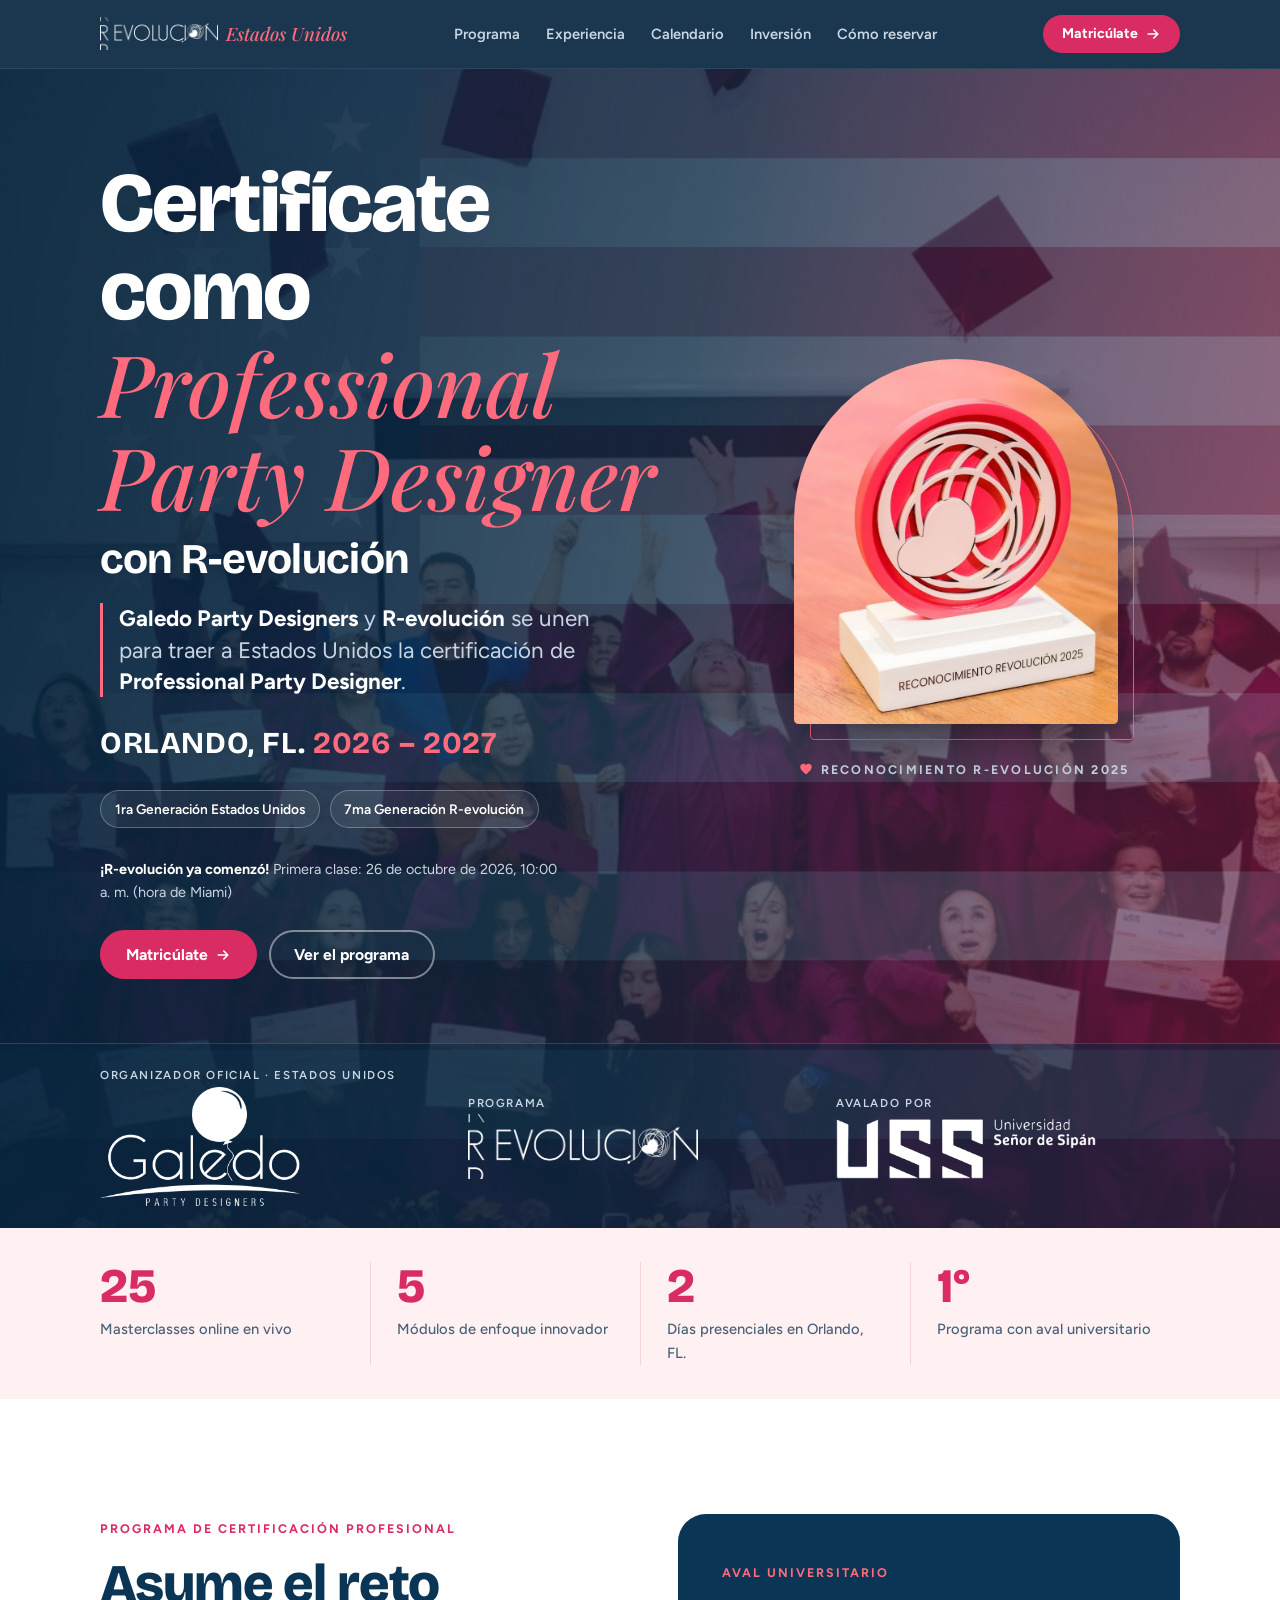
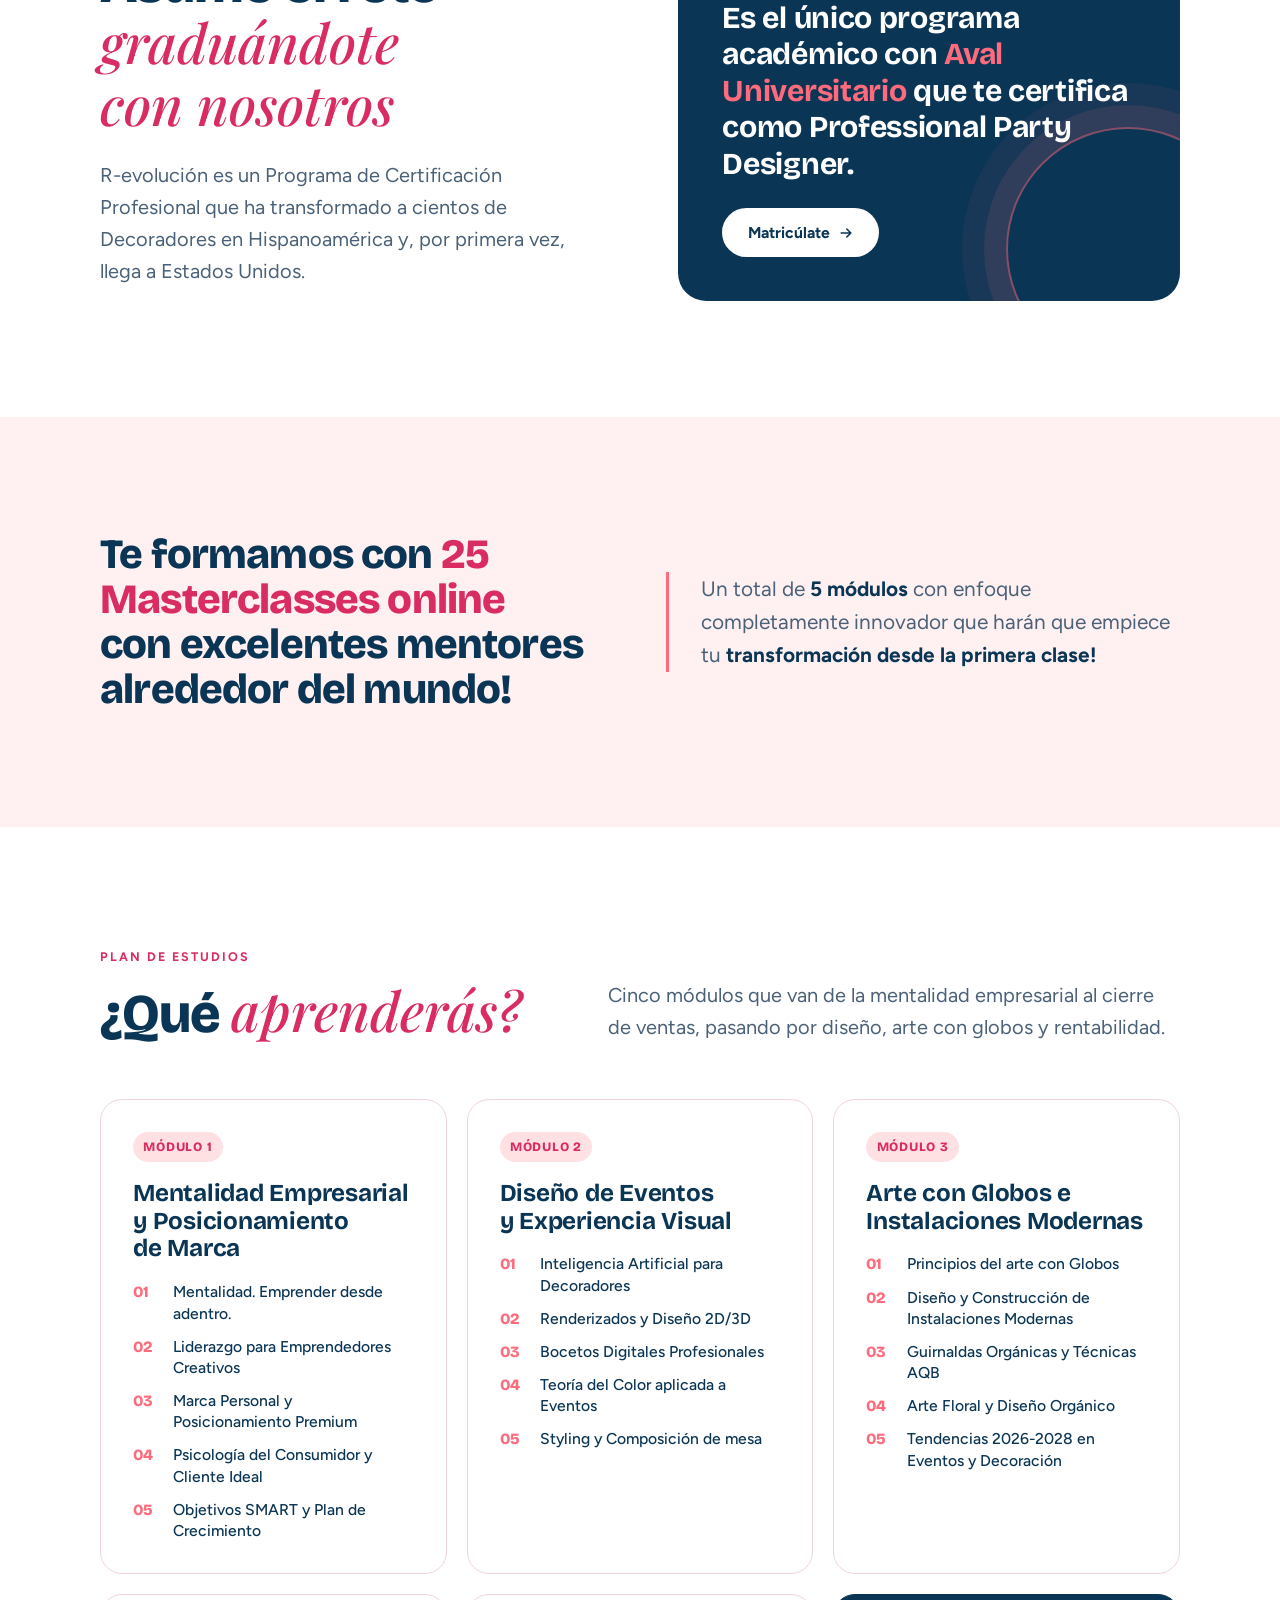
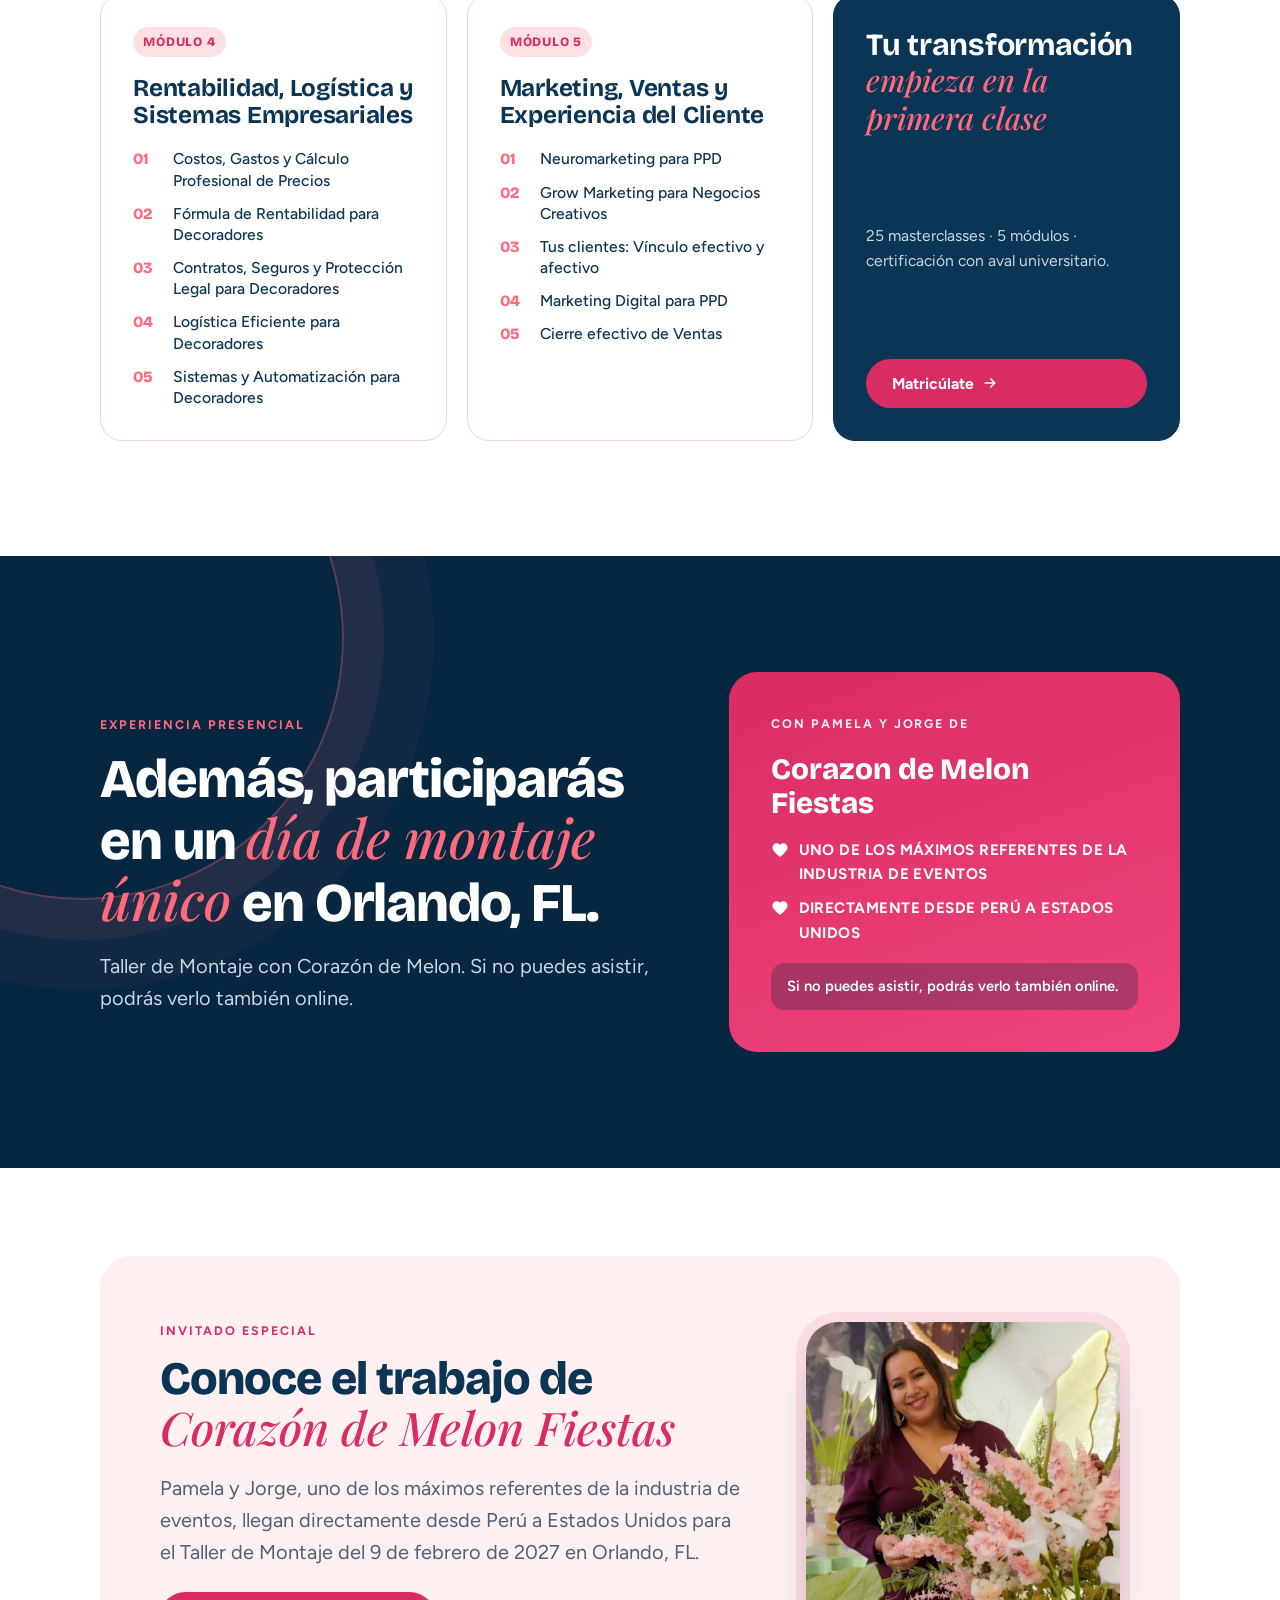
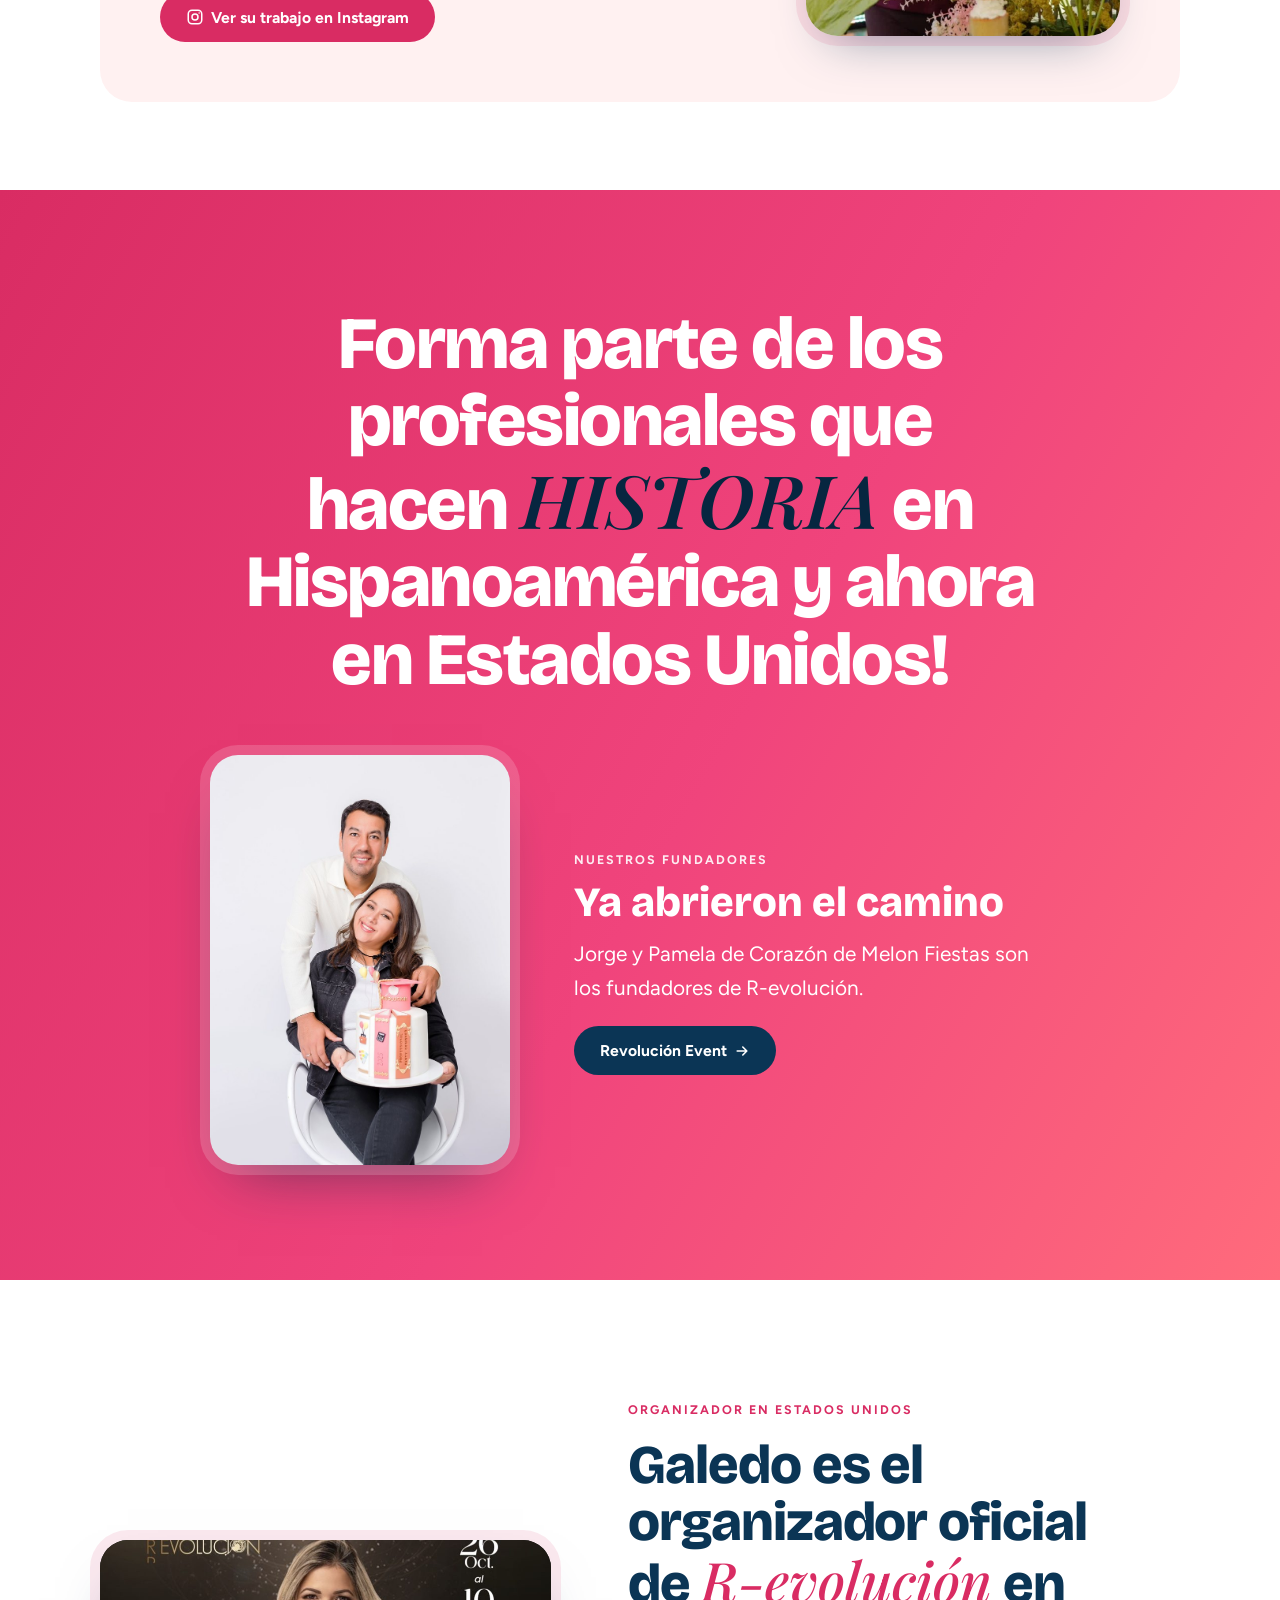
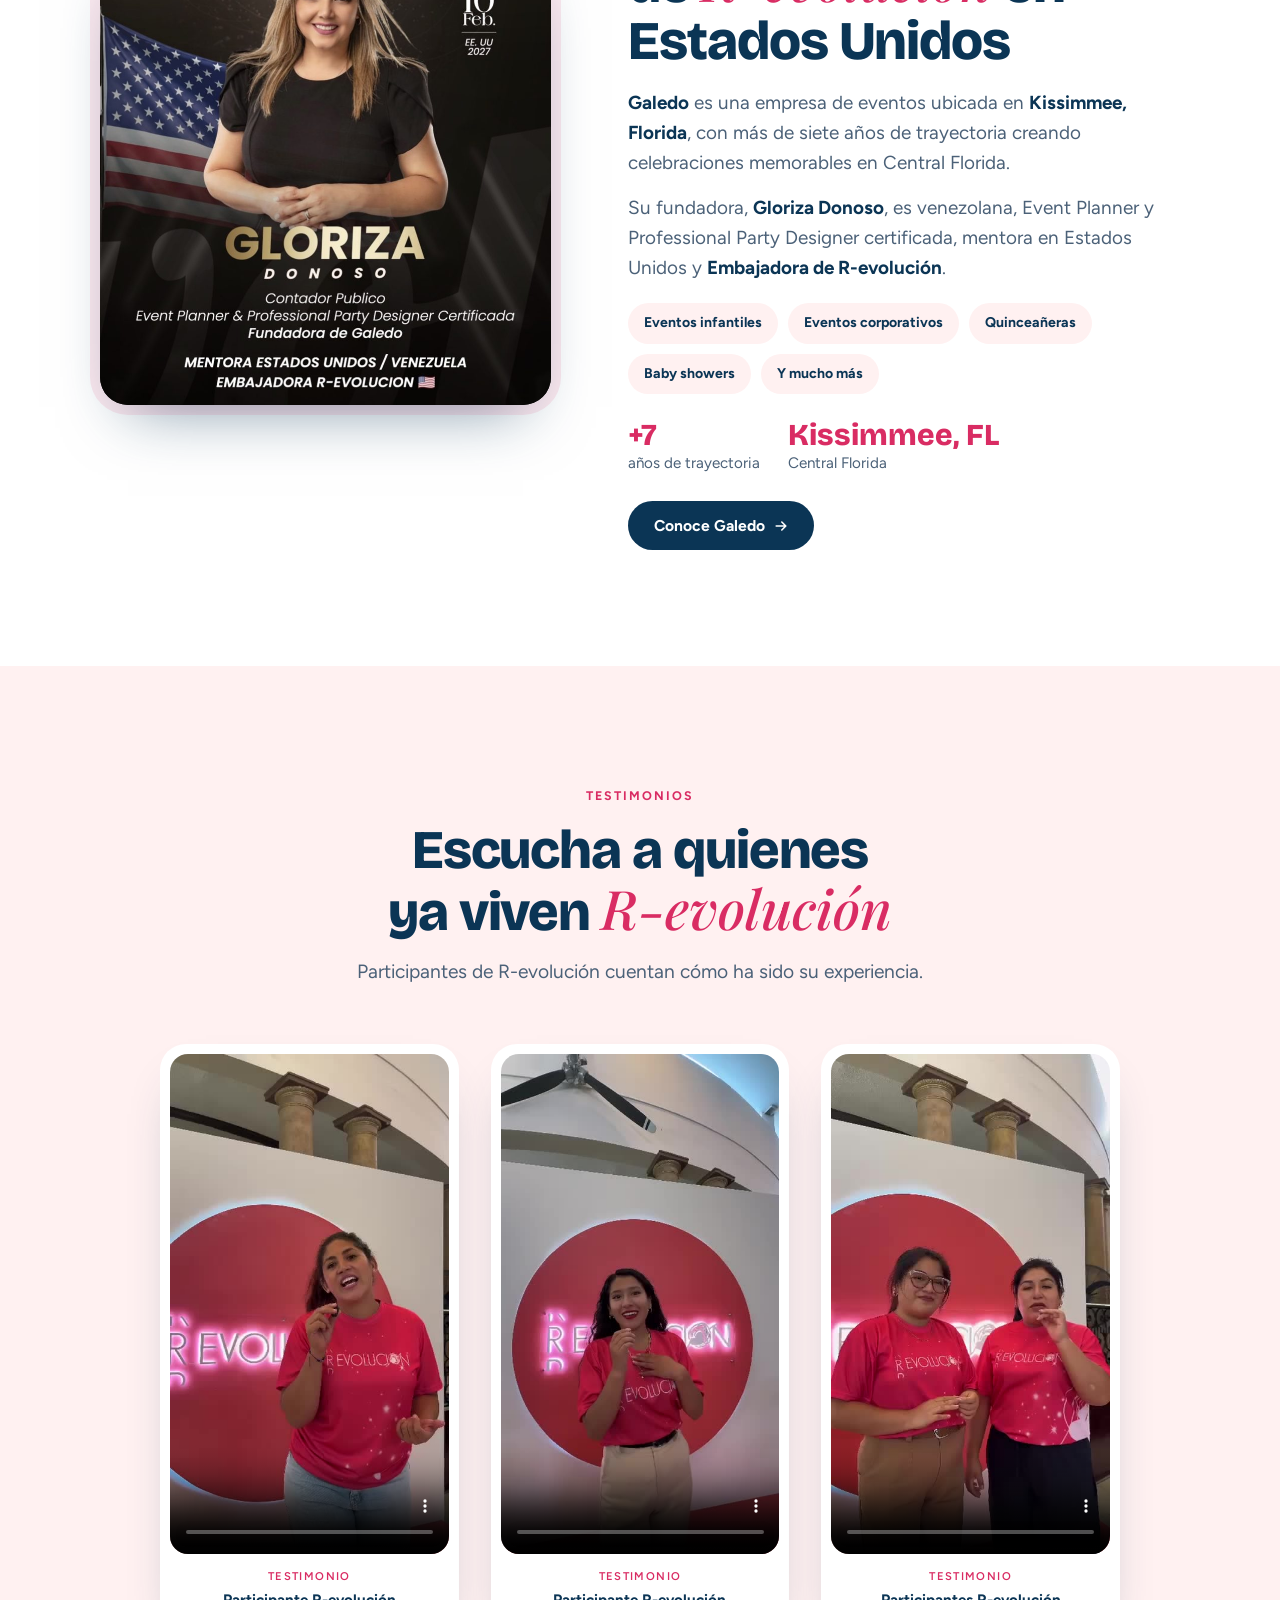
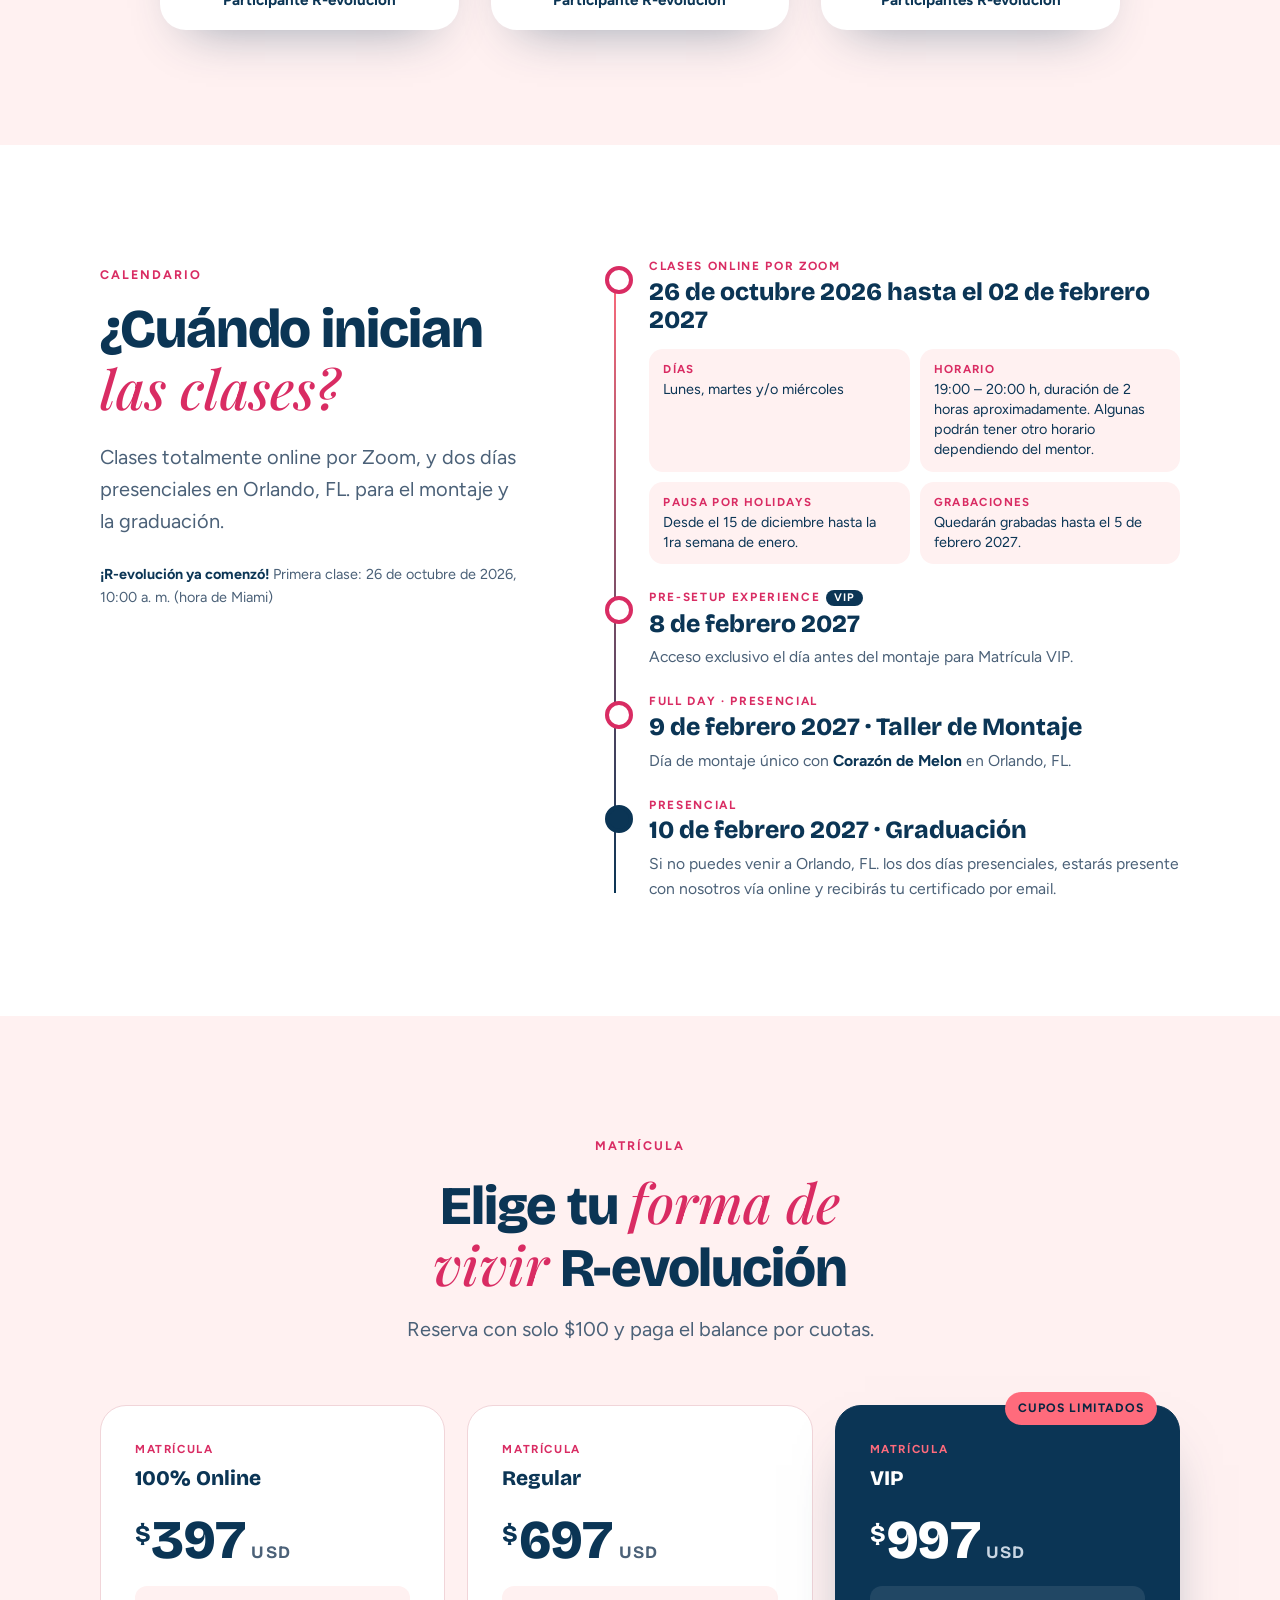
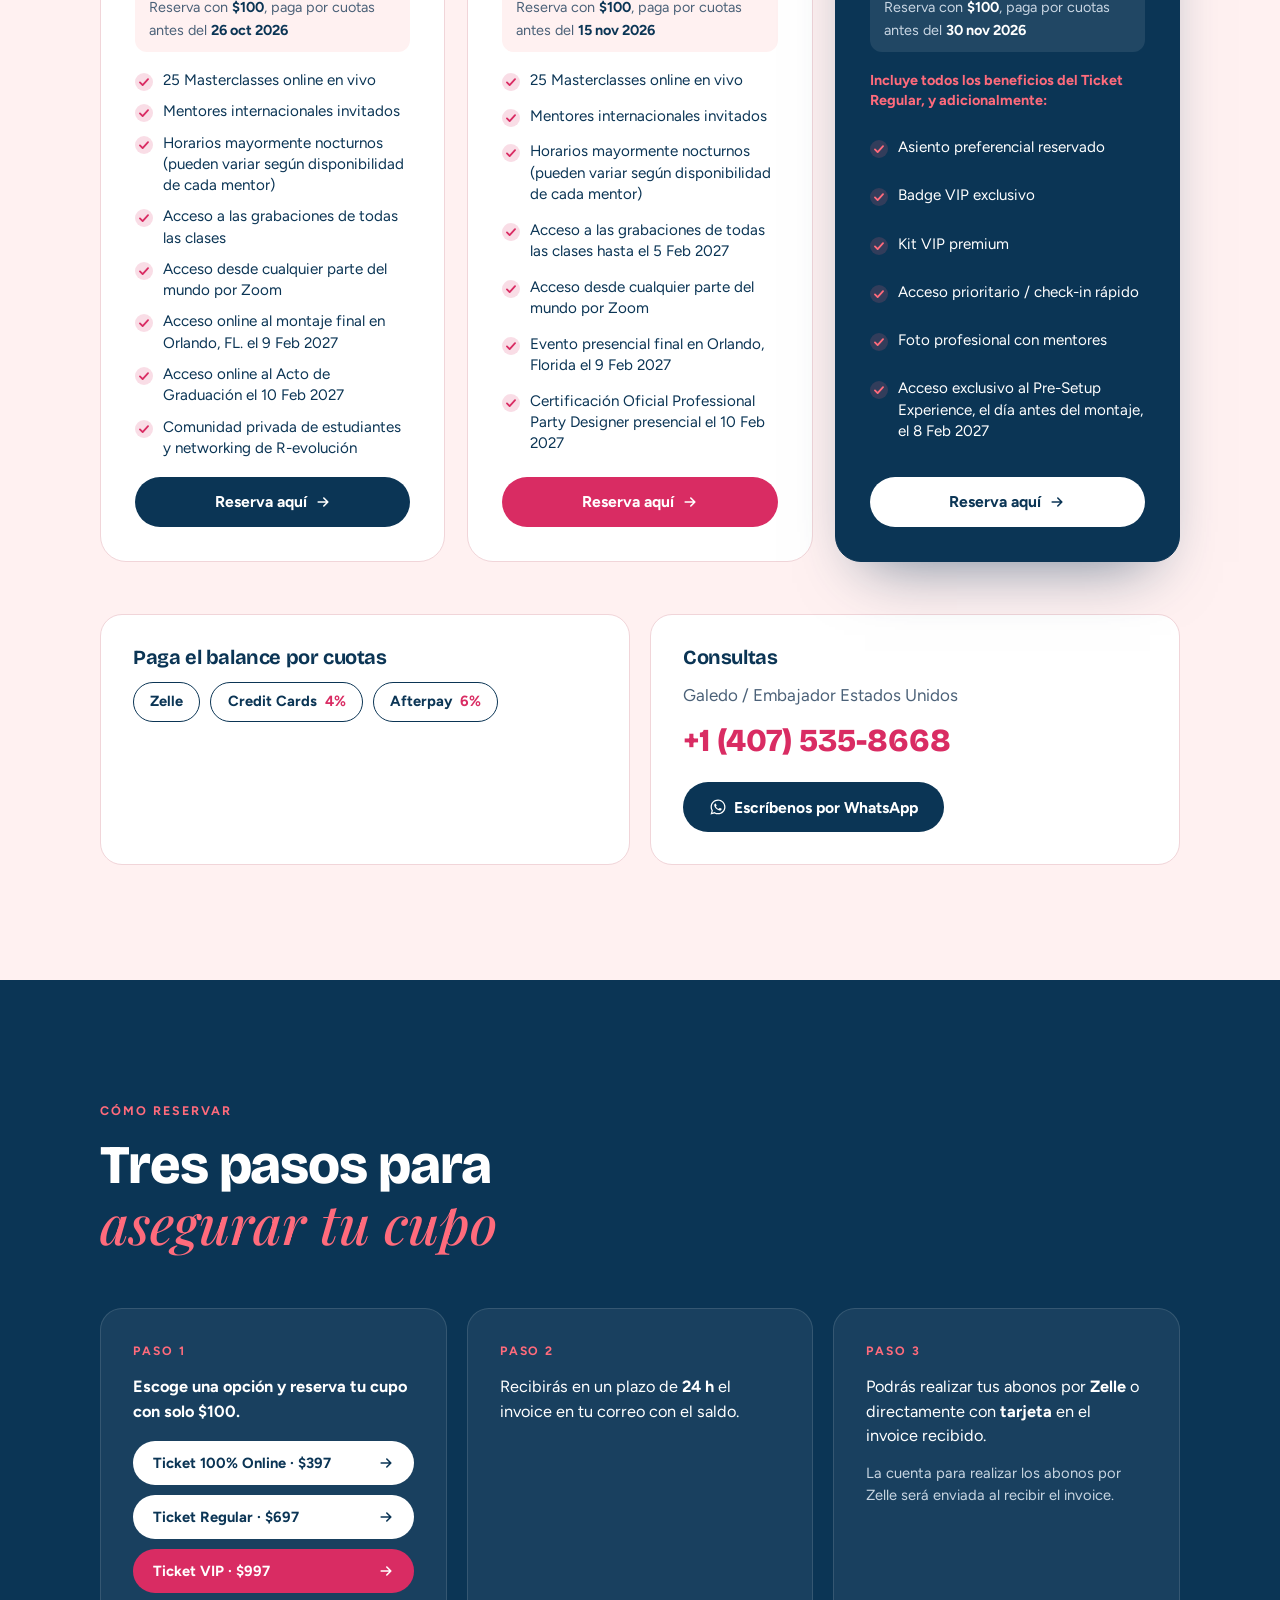
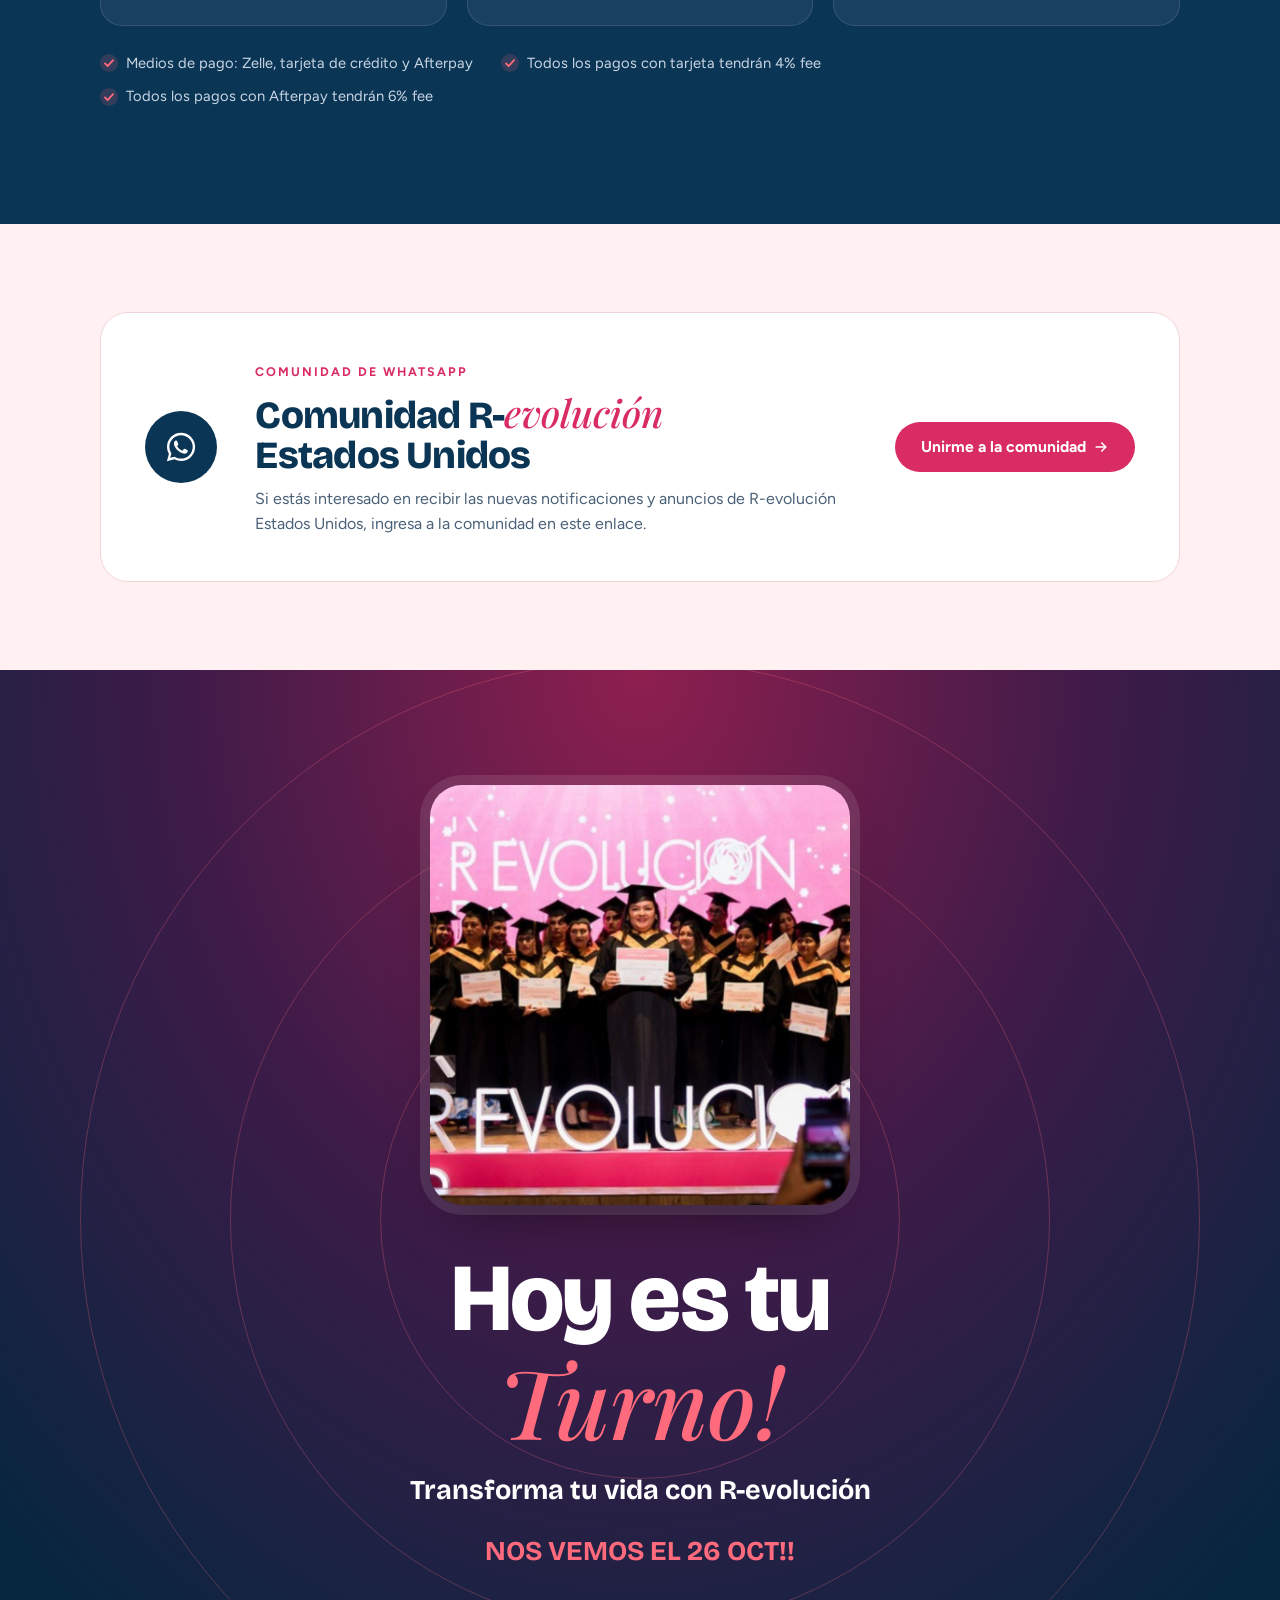
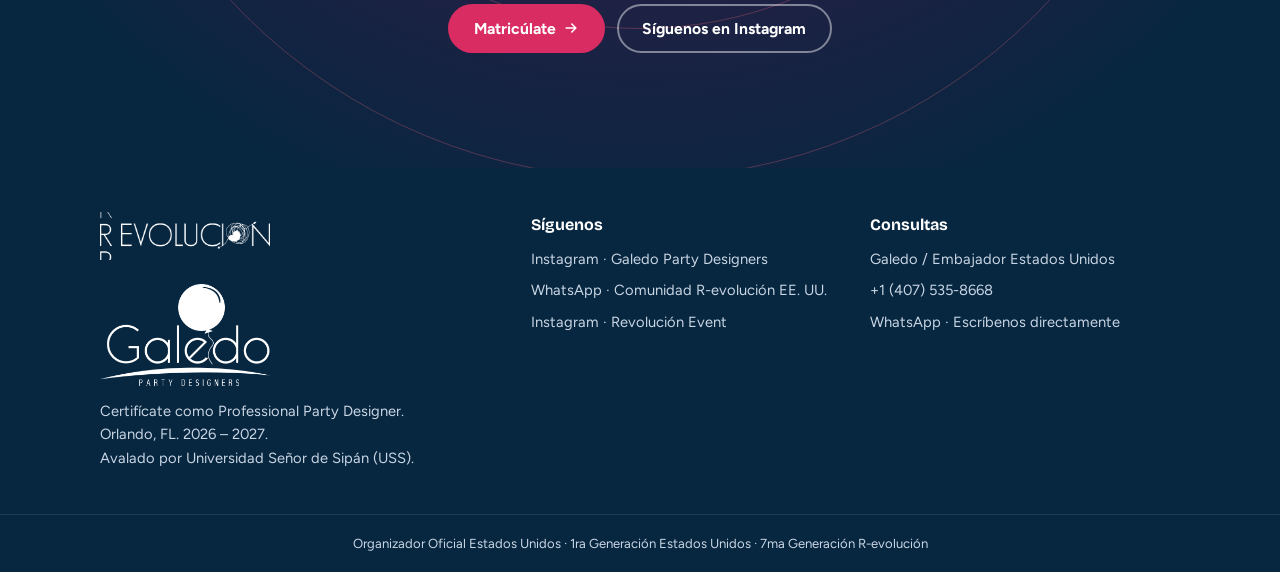
==== commit b0b71311: "Añadir panel de edición visual, construcción y pruebas; corregir fuentes originales" ====
--- a/public_html/index.html
+++ b/public_html/index.html
@@ -1,19 +1,19 @@
 <!doctype html>
-<html lang="es">
-<head>
-<meta charset="utf-8">
-<meta name="viewport" content="width=device-width,initial-scale=1,viewport-fit=cover">
-<meta name="description" content="Certifícate como Professional Party Designer con R-evolución. Galedo Party Designers y R-evolución traen la certificación a Estados Unidos. Orlando, FL 2026 – 2027.">
-<meta property="og:title" content="R-evolución Estados Unidos">
-<meta property="og:description" content="Certificación Professional Party Designer en Orlando, FL. Inicia el 26 de octubre de 2026.">
-<meta property="og:type" content="website">
-<meta property="og:url" content="https://www.revoluciongaledousa.com">
-<title>R-evolución Estados Unidos</title>
-
-<link href="assets/css/fonts.css" rel="stylesheet">
-<link rel="stylesheet" href="assets/css/styles.css">
+<html lang="es" data-edit-node="n0001">
+<head data-edit-node="n0002">
+<meta charset="utf-8" data-edit-node="n0003">
+<meta name="viewport" content="width=device-width,initial-scale=1,viewport-fit=cover" data-edit-node="n0004">
+<meta name="description" content="Certifícate como Professional Party Designer con R-evolución. Galedo Party Designers y R-evolución traen la certificación a Estados Unidos. Orlando, FL 2026 – 2027." data-edit-node="n0005">
+<meta property="og:title" content="R-evolución Estados Unidos" data-edit-node="n0006">
+<meta property="og:description" content="Certificación Professional Party Designer en Orlando, FL. Inicia el 26 de octubre de 2026." data-edit-node="n0007">
+<meta property="og:type" content="website" data-edit-node="n0008">
+<meta property="og:url" content="https://www.revoluciongaledousa.com" data-edit-node="n0009">
+<title data-edit-node="n0010">R-evolución Estados Unidos</title>
+
+<link href="assets/css/fonts.css" rel="stylesheet" data-edit-node="n0011">
+<link rel="stylesheet" href="assets/css/styles.css" data-edit-node="n0012">
 </head>
-<body>
+<body data-edit-node="n0013">
 
 <svg width="0" height="0" style="position:absolute" aria-hidden="true" focusable="false">
   <symbol id="ck" viewBox="0 0 20 20"><circle cx="10" cy="10" r="10" fill="currentColor" opacity=".16"/><path d="M5.5 10.4l3 3 6-6.6" fill="none" stroke="currentColor" stroke-width="2" stroke-linecap="round" stroke-linejoin="round"/></symbol>
@@ -21,473 +21,473 @@
   <symbol id="ar" viewBox="0 0 20 20"><path d="M4 10h11M11 5l5 5-5 5" fill="none" stroke="currentColor" stroke-width="2" stroke-linecap="round" stroke-linejoin="round"/></symbol>
 </svg>
 
-<header class="nav" id="inicio">
-  <div class="progress" aria-hidden="true"></div>
-  <div class="wrap">
-    <a class="brand brand-logo" href="#inicio" aria-label="R-evolución Estados Unidos, inicio"><span class="logo-rev" role="img" aria-label="R-evolución"></span><small>Estados Unidos</small></a>
-    <ul class="menu">
-      <li><a href="#programa">Programa</a></li>
-      <li><a href="#experiencia">Experiencia</a></li>
-      <li><a href="#calendario">Calendario</a></li>
-      <li><a href="#inversion">Inversión</a></li>
-      <li><a href="#reservar">Cómo reservar</a></li>
+<header class="nav" id="inicio" data-edit-node="n0022">
+  <div class="progress" aria-hidden="true" data-edit-node="n0023"></div>
+  <div class="wrap" data-edit-node="n0024">
+    <a class="brand brand-logo" href="#inicio" aria-label="R-evolución Estados Unidos, inicio" data-edit-node="n0025"><span class="logo-rev" role="img" aria-label="R-evolución" data-edit-node="n0026"></span><small data-edit-node="n0027">Estados Unidos</small></a>
+    <ul class="menu" data-edit-node="n0028">
+      <li data-edit-node="n0029"><a href="#programa" data-edit-node="n0030">Programa</a></li>
+      <li data-edit-node="n0031"><a href="#experiencia" data-edit-node="n0032">Experiencia</a></li>
+      <li data-edit-node="n0033"><a href="#calendario" data-edit-node="n0034">Calendario</a></li>
+      <li data-edit-node="n0035"><a href="#inversion" data-edit-node="n0036">Inversión</a></li>
+      <li data-edit-node="n0037"><a href="#reservar" data-edit-node="n0038">Cómo reservar</a></li>
     </ul>
-    <a class="btn btn-primary" href="#inversion">Matricúlate <svg width="16" height="16" aria-hidden="true"><use href="#ar"/></svg></a>
+    <a class="btn btn-primary" href="#inversion" data-edit-node="n0039">Matricúlate <svg width="16" height="16" aria-hidden="true"><use href="#ar"/></svg></a>
   </div>
 </header>
 
-<main>
+<main data-edit-node="n0042">
 <!-- HERO -->
-<section class="hero">
+<section class="hero" data-edit-node="n0043">
   <svg class="flag" viewBox="0 0 1235 650" preserveAspectRatio="xMidYMid slice" aria-hidden="true" focusable="false">
     <defs><polygon id="fs" points="0.00,-15.00 3.38,-4.63 14.26,-4.63 5.45,1.77 8.82,12.14 0.00,5.73 -8.82,12.14 -5.45,1.77 -14.26,-4.63 -3.38,-4.63"/></defs>
     <rect y="0" width="1235" height="50" fill="#B22234"/><rect y="50" width="1235" height="50" fill="#fff"/><rect y="100" width="1235" height="50" fill="#B22234"/><rect y="150" width="1235" height="50" fill="#fff"/><rect y="200" width="1235" height="50" fill="#B22234"/><rect y="250" width="1235" height="50" fill="#fff"/><rect y="300" width="1235" height="50" fill="#B22234"/><rect y="350" width="1235" height="50" fill="#fff"/><rect y="400" width="1235" height="50" fill="#B22234"/><rect y="450" width="1235" height="50" fill="#fff"/><rect y="500" width="1235" height="50" fill="#B22234"/><rect y="550" width="1235" height="50" fill="#fff"/><rect y="600" width="1235" height="50" fill="#B22234"/><rect width="494" height="350" fill="#3C3B6E"/><g fill="#fff"><use href="#fs" x="41.2" y="35.0"/><use href="#fs" x="123.5" y="35.0"/><use href="#fs" x="205.8" y="35.0"/><use href="#fs" x="288.2" y="35.0"/><use href="#fs" x="370.5" y="35.0"/><use href="#fs" x="452.8" y="35.0"/><use href="#fs" x="82.3" y="70.0"/><use href="#fs" x="164.7" y="70.0"/><use href="#fs" x="247.0" y="70.0"/><use href="#fs" x="329.3" y="70.0"/><use href="#fs" x="411.7" y="70.0"/><use href="#fs" x="41.2" y="105.0"/><use href="#fs" x="123.5" y="105.0"/><use href="#fs" x="205.8" y="105.0"/><use href="#fs" x="288.2" y="105.0"/><use href="#fs" x="370.5" y="105.0"/><use href="#fs" x="452.8" y="105.0"/><use href="#fs" x="82.3" y="140.0"/><use href="#fs" x="164.7" y="140.0"/><use href="#fs" x="247.0" y="140.0"/><use href="#fs" x="329.3" y="140.0"/><use href="#fs" x="411.7" y="140.0"/><use href="#fs" x="41.2" y="175.0"/><use href="#fs" x="123.5" y="175.0"/><use href="#fs" x="205.8" y="175.0"/><use href="#fs" x="288.2" y="175.0"/><use href="#fs" x="370.5" y="175.0"/><use href="#fs" x="452.8" y="175.0"/><use href="#fs" x="82.3" y="210.0"/><use href="#fs" x="164.7" y="210.0"/><use href="#fs" x="247.0" y="210.0"/><use href="#fs" x="329.3" y="210.0"/><use href="#fs" x="411.7" y="210.0"/><use href="#fs" x="41.2" y="245.0"/><use href="#fs" x="123.5" y="245.0"/><use href="#fs" x="205.8" y="245.0"/><use href="#fs" x="288.2" y="245.0"/><use href="#fs" x="370.5" y="245.0"/><use href="#fs" x="452.8" y="245.0"/><use href="#fs" x="82.3" y="280.0"/><use href="#fs" x="164.7" y="280.0"/><use href="#fs" x="247.0" y="280.0"/><use href="#fs" x="329.3" y="280.0"/><use href="#fs" x="411.7" y="280.0"/><use href="#fs" x="41.2" y="315.0"/><use href="#fs" x="123.5" y="315.0"/><use href="#fs" x="205.8" y="315.0"/><use href="#fs" x="288.2" y="315.0"/><use href="#fs" x="370.5" y="315.0"/><use href="#fs" x="452.8" y="315.0"/></g>
   </svg>
-  <div class="wrap">
-    <div>
-      <h1>Certifícate como <span class="ital">Professional Party Designer</span><span class="con">con R-evolución</span></h1>
-      <p class="union"><strong>Galedo Party Designers</strong> y <strong>R-evolución</strong> se unen para traer a Estados Unidos la certificación de <strong>Professional Party Designer</strong>.</p>
-      <p class="where">ORLANDO, FL. <span>2026 – 2027</span></p>
-      <div class="chips">
-        <span class="chip">1ra Generación Estados Unidos</span>
-        <span class="chip">7ma Generación R-evolución</span>
-      </div>
-<div class="cd cd-dark" data-cd role="timer" aria-label="Cuenta regresiva para el inicio de R-evolución">
-  <div class="cd-grid">
-    <div><b data-u="d">00</b><span>Días</span></div>
-    <div><b data-u="h">00</b><span>Horas</span></div>
-    <div><b data-u="m">00</b><span>Minutos</span></div>
-    <div><b data-u="s">00</b><span>Segundos</span></div>
-  </div>
-  <p class="cd-note">Primera clase: <strong>26 de octubre de 2026 · 10:00 a. m.</strong> (hora de Miami)</p>
+  <div class="wrap" data-edit-node="n0112">
+    <div data-edit-node="n0113">
+      <h1 data-edit-node="n0114">Certifícate como <span class="ital" data-edit-node="n0115">Professional Party Designer</span><span class="con" data-edit-node="n0116">con R-evolución</span></h1>
+      <p class="union" data-edit-node="n0117"><strong data-edit-node="n0118">Galedo Party Designers</strong> y <strong data-edit-node="n0119">R-evolución</strong> se unen para traer a Estados Unidos la certificación de <strong data-edit-node="n0120">Professional Party Designer</strong>.</p>
+      <p class="where" data-edit-node="n0121">ORLANDO, FL. <span data-edit-node="n0122">2026 – 2027</span></p>
+      <div class="chips" data-edit-node="n0123">
+        <span class="chip" data-edit-node="n0124">1ra Generación Estados Unidos</span>
+        <span class="chip" data-edit-node="n0125">7ma Generación R-evolución</span>
+      </div>
+<div class="cd cd-dark" data-cd role="timer" aria-label="Cuenta regresiva para el inicio de R-evolución" data-edit-node="n0126">
+  <div class="cd-grid" data-edit-node="n0127">
+    <div data-edit-node="n0128"><b data-u="d" data-edit-node="n0129">00</b><span data-edit-node="n0130">Días</span></div>
+    <div data-edit-node="n0131"><b data-u="h" data-edit-node="n0132">00</b><span data-edit-node="n0133">Horas</span></div>
+    <div data-edit-node="n0134"><b data-u="m" data-edit-node="n0135">00</b><span data-edit-node="n0136">Minutos</span></div>
+    <div data-edit-node="n0137"><b data-u="s" data-edit-node="n0138">00</b><span data-edit-node="n0139">Segundos</span></div>
+  </div>
+  <p class="cd-note" data-edit-node="n0140">Primera clase: <strong data-edit-node="n0141">26 de octubre de 2026 · 10:00 a. m.</strong> (hora de Miami)</p>
 </div>
-      <div class="cta-row">
-        <a class="btn btn-primary" href="#inversion">Matricúlate <svg width="16" height="16" aria-hidden="true"><use href="#ar"/></svg></a>
-        <a class="btn btn-ghost" href="#programa">Ver el programa</a>
-      </div>
-    </div>
-    <div class="seal-wrap">
-      <figure class="trophy">
-        <div class="trophy-frame"><div class="arch"><img src="assets/images/imagen-03.jpg" alt="Trofeo Reconocimiento R-evolución 2025: círculo rosa con corazón sobre base blanca" width="800" height="900"></div></div>
-        <figcaption><svg width="14" height="14" aria-hidden="true"><use href="#ht"/></svg> Reconocimiento R-evolución 2025</figcaption>
+      <div class="cta-row" data-edit-node="n0142">
+        <a class="btn btn-primary" href="#inversion" data-edit-node="n0143">Matricúlate <svg width="16" height="16" aria-hidden="true"><use href="#ar"/></svg></a>
+        <a class="btn btn-ghost" href="#programa" data-edit-node="n0146">Ver el programa</a>
+      </div>
+    </div>
+    <div class="seal-wrap" data-edit-node="n0147">
+      <figure class="trophy" data-edit-node="n0148">
+        <div class="trophy-frame" data-edit-node="n0149"><div class="arch" data-edit-node="n0150"><img src="assets/images/imagen-03.jpg" alt="Trofeo Reconocimiento R-evolución 2025: círculo rosa con corazón sobre base blanca" width="800" height="900" data-edit-node="n0151"></div></div>
+        <figcaption data-edit-node="n0152"><svg width="14" height="14" aria-hidden="true"><use href="#ht"/></svg> Reconocimiento R-evolución 2025</figcaption>
       </figure>
     </div>
   </div>
-  <div class="hero-bar">
-    <div class="wrap">
-      <div class="partner"><span class="k">Organizador oficial · Estados Unidos</span><img class="logo-org" src="assets/images/imagen-04.png" alt="Galedo Party Designers" width="640" height="382"></div>
-      <div class="partner"><span class="k">Programa</span><span class="logo-rev" role="img" aria-label="R-evolución"></span></div>
-      <div class="partner"><span class="k">Avalado por</span><img class="logo-uss" src="assets/images/imagen-05.png" alt="Universidad Señor de Sipán (USS)" width="760" height="177"></div>
+  <div class="hero-bar" data-edit-node="n0155">
+    <div class="wrap" data-edit-node="n0156">
+      <div class="partner" data-edit-node="n0157"><span class="k" data-edit-node="n0158">Organizador oficial · Estados Unidos</span><img class="logo-org" src="assets/images/imagen-04.png" alt="Galedo Party Designers" width="640" height="382" data-edit-node="n0159"></div>
+      <div class="partner" data-edit-node="n0160"><span class="k" data-edit-node="n0161">Programa</span><span class="logo-rev" role="img" aria-label="R-evolución" data-edit-node="n0162"></span></div>
+      <div class="partner" data-edit-node="n0163"><span class="k" data-edit-node="n0164">Avalado por</span><img class="logo-uss" src="assets/images/imagen-05.png" alt="Universidad Señor de Sipán (USS)" width="760" height="177" data-edit-node="n0165"></div>
     </div>
   </div>
 </section>
 
 <!-- STATS -->
-<section class="stats" aria-label="El programa en cifras">
-  <div class="wrap">
-    <div class="stat"><b>25</b><span>Masterclasses online en vivo</span></div>
-    <div class="stat"><b>5</b><span>Módulos de enfoque innovador</span></div>
-    <div class="stat"><b>2</b><span>Días presenciales en Orlando, FL.</span></div>
-    <div class="stat"><b>1°</b><span>Programa con aval universitario</span></div>
+<section class="stats" aria-label="El programa en cifras" data-edit-node="n0166">
+  <div class="wrap" data-edit-node="n0167">
+    <div class="stat" data-edit-node="n0168"><b data-edit-node="n0169">25</b><span data-edit-node="n0170">Masterclasses online en vivo</span></div>
+    <div class="stat" data-edit-node="n0171"><b data-edit-node="n0172">5</b><span data-edit-node="n0173">Módulos de enfoque innovador</span></div>
+    <div class="stat" data-edit-node="n0174"><b data-edit-node="n0175">2</b><span data-edit-node="n0176">Días presenciales en Orlando, FL.</span></div>
+    <div class="stat" data-edit-node="n0177"><b data-edit-node="n0178">1°</b><span data-edit-node="n0179">Programa con aval universitario</span></div>
   </div>
 </section>
 
 <!-- ABOUT -->
-<section class="sec about">
-  <div class="wrap">
-    <div>
-      <span class="eyebrow">Programa de Certificación Profesional</span>
-      <h2>Asume el reto <span class="ital">graduándote con nosotros</span></h2>
-      <p class="lead">R-evolución es un Programa de Certificación Profesional que ha transformado a cientos de Decoradores en Hispanoamérica y, por primera vez, llega a Estados Unidos.</p>
-    </div>
-    <div class="aval">
-      <span class="eyebrow">Aval universitario</span>
-      <p>Es el único programa académico con <mark>Aval Universitario</mark> que te certifica como Professional Party Designer.</p>
-      <a class="btn btn-light" href="#inversion">Matricúlate <svg width="16" height="16" aria-hidden="true"><use href="#ar"/></svg></a>
+<section class="sec about" data-edit-node="n0180">
+  <div class="wrap" data-edit-node="n0181">
+    <div data-edit-node="n0182">
+      <span class="eyebrow" data-edit-node="n0183">Programa de Certificación Profesional</span>
+      <h2 data-edit-node="n0184">Asume el reto <span class="ital" data-edit-node="n0185">graduándote con nosotros</span></h2>
+      <p class="lead" data-edit-node="n0186">R-evolución es un Programa de Certificación Profesional que ha transformado a cientos de Decoradores en Hispanoamérica y, por primera vez, llega a Estados Unidos.</p>
+    </div>
+    <div class="aval" data-edit-node="n0187">
+      <span class="eyebrow" data-edit-node="n0188">Aval universitario</span>
+      <p data-edit-node="n0189">Es el único programa académico con <mark data-edit-node="n0190">Aval Universitario</mark> que te certifica como Professional Party Designer.</p>
+      <a class="btn btn-light" href="#inversion" data-edit-node="n0191">Matricúlate <svg width="16" height="16" aria-hidden="true"><use href="#ar"/></svg></a>
     </div>
   </div>
 </section>
 
 <!-- FORMATION -->
-<section class="sec band">
-  <div class="wrap">
-    <p class="big">Te formamos con <span class="n">25 Masterclasses online</span> con excelentes mentores alrededor del mundo!</p>
-    <p class="side">Un total de <strong>5 módulos</strong> con enfoque completamente innovador que harán que empiece tu <strong>transformación desde la primera clase!</strong></p>
+<section class="sec band" data-edit-node="n0194">
+  <div class="wrap" data-edit-node="n0195">
+    <p class="big" data-edit-node="n0196">Te formamos con <span class="n" data-edit-node="n0197">25 Masterclasses online</span> con excelentes mentores alrededor del mundo!</p>
+    <p class="side" data-edit-node="n0198">Un total de <strong data-edit-node="n0199">5 módulos</strong> con enfoque completamente innovador que harán que empiece tu <strong data-edit-node="n0200">transformación desde la primera clase!</strong></p>
   </div>
 </section>
 
 <!-- PROGRAM -->
-<section class="sec" id="programa">
-  <div class="wrap">
-    <div class="program-head">
-      <div>
-        <span class="eyebrow">Plan de estudios</span>
-        <h2>¿Qué <span class="ital" style="color:var(--rose)">aprenderás?</span></h2>
-      </div>
-      <p class="lead" style="max-width:44ch">Cinco módulos que van de la mentalidad empresarial al cierre de ventas, pasando por diseño, arte con globos y rentabilidad.</p>
-    </div>
-    <div class="mods">
-      <article class="mod">
-        <div class="tag"><i>Módulo 1</i></div>
-        <h3>Mentalidad Empresarial y Posicionamiento de Marca</h3>
-        <ol>
-          <li>Mentalidad. Emprender desde adentro.</li>
-          <li>Liderazgo para Emprendedores Creativos</li>
-          <li>Marca Personal y Posicionamiento Premium</li>
-          <li>Psicología del Consumidor y Cliente Ideal</li>
-          <li>Objetivos SMART y Plan de Crecimiento</li>
+<section class="sec" id="programa" data-edit-node="n0201">
+  <div class="wrap" data-edit-node="n0202">
+    <div class="program-head" data-edit-node="n0203">
+      <div data-edit-node="n0204">
+        <span class="eyebrow" data-edit-node="n0205">Plan de estudios</span>
+        <h2 data-edit-node="n0206">¿Qué <span class="ital" style="color:var(--rose)" data-edit-node="n0207">aprenderás?</span></h2>
+      </div>
+      <p class="lead" style="max-width:44ch" data-edit-node="n0208">Cinco módulos que van de la mentalidad empresarial al cierre de ventas, pasando por diseño, arte con globos y rentabilidad.</p>
+    </div>
+    <div class="mods" data-edit-node="n0209">
+      <article class="mod" data-edit-node="n0210">
+        <div class="tag" data-edit-node="n0211"><i data-edit-node="n0212">Módulo 1</i></div>
+        <h3 data-edit-node="n0213">Mentalidad Empresarial y Posicionamiento de Marca</h3>
+        <ol data-edit-node="n0214">
+          <li data-edit-node="n0215">Mentalidad. Emprender desde adentro.</li>
+          <li data-edit-node="n0216">Liderazgo para Emprendedores Creativos</li>
+          <li data-edit-node="n0217">Marca Personal y Posicionamiento Premium</li>
+          <li data-edit-node="n0218">Psicología del Consumidor y Cliente Ideal</li>
+          <li data-edit-node="n0219">Objetivos SMART y Plan de Crecimiento</li>
         </ol>
       </article>
-      <article class="mod">
-        <div class="tag"><i>Módulo 2</i></div>
-        <h3>Diseño de Eventos y Experiencia Visual</h3>
-        <ol>
-          <li>Inteligencia Artificial para Decoradores</li>
-          <li>Renderizados y Diseño 2D/3D</li>
-          <li>Bocetos Digitales Profesionales</li>
-          <li>Teoría del Color aplicada a Eventos</li>
-          <li>Styling y Composición de mesa</li>
+      <article class="mod" data-edit-node="n0220">
+        <div class="tag" data-edit-node="n0221"><i data-edit-node="n0222">Módulo 2</i></div>
+        <h3 data-edit-node="n0223">Diseño de Eventos y Experiencia Visual</h3>
+        <ol data-edit-node="n0224">
+          <li data-edit-node="n0225">Inteligencia Artificial para Decoradores</li>
+          <li data-edit-node="n0226">Renderizados y Diseño 2D/3D</li>
+          <li data-edit-node="n0227">Bocetos Digitales Profesionales</li>
+          <li data-edit-node="n0228">Teoría del Color aplicada a Eventos</li>
+          <li data-edit-node="n0229">Styling y Composición de mesa</li>
         </ol>
       </article>
-      <article class="mod">
-        <div class="tag"><i>Módulo 3</i></div>
-        <h3>Arte con Globos e Instalaciones Modernas</h3>
-        <ol>
-          <li>Principios del arte con Globos</li>
-          <li>Diseño y Construcción de Instalaciones Modernas</li>
-          <li>Guirnaldas Orgánicas y Técnicas AQB</li>
-          <li>Arte Floral y Diseño Orgánico</li>
-          <li>Tendencias 2026-2028 en Eventos y Decoración</li>
+      <article class="mod" data-edit-node="n0230">
+        <div class="tag" data-edit-node="n0231"><i data-edit-node="n0232">Módulo 3</i></div>
+        <h3 data-edit-node="n0233">Arte con Globos e Instalaciones Modernas</h3>
+        <ol data-edit-node="n0234">
+          <li data-edit-node="n0235">Principios del arte con Globos</li>
+          <li data-edit-node="n0236">Diseño y Construcción de Instalaciones Modernas</li>
+          <li data-edit-node="n0237">Guirnaldas Orgánicas y Técnicas AQB</li>
+          <li data-edit-node="n0238">Arte Floral y Diseño Orgánico</li>
+          <li data-edit-node="n0239">Tendencias 2026-2028 en Eventos y Decoración</li>
         </ol>
       </article>
-      <article class="mod">
-        <div class="tag"><i>Módulo 4</i></div>
-        <h3>Rentabilidad, Logística y Sistemas Empresariales</h3>
-        <ol>
-          <li>Costos, Gastos y Cálculo Profesional de Precios</li>
-          <li>Fórmula de Rentabilidad para Decoradores</li>
-          <li>Contratos, Seguros y Protección Legal para Decoradores</li>
-          <li>Logística Eficiente para Decoradores</li>
-          <li>Sistemas y Automatización para Decoradores</li>
+      <article class="mod" data-edit-node="n0240">
+        <div class="tag" data-edit-node="n0241"><i data-edit-node="n0242">Módulo 4</i></div>
+        <h3 data-edit-node="n0243">Rentabilidad, Logística y Sistemas Empresariales</h3>
+        <ol data-edit-node="n0244">
+          <li data-edit-node="n0245">Costos, Gastos y Cálculo Profesional de Precios</li>
+          <li data-edit-node="n0246">Fórmula de Rentabilidad para Decoradores</li>
+          <li data-edit-node="n0247">Contratos, Seguros y Protección Legal para Decoradores</li>
+          <li data-edit-node="n0248">Logística Eficiente para Decoradores</li>
+          <li data-edit-node="n0249">Sistemas y Automatización para Decoradores</li>
         </ol>
       </article>
-      <article class="mod">
-        <div class="tag"><i>Módulo 5</i></div>
-        <h3>Marketing, Ventas y Experiencia del Cliente</h3>
-        <ol>
-          <li>Neuromarketing para PPD</li>
-          <li>Grow Marketing para Negocios Creativos</li>
-          <li>Tus clientes: Vínculo efectivo y afectivo</li>
-          <li>Marketing Digital para PPD</li>
-          <li>Cierre efectivo de Ventas</li>
+      <article class="mod" data-edit-node="n0250">
+        <div class="tag" data-edit-node="n0251"><i data-edit-node="n0252">Módulo 5</i></div>
+        <h3 data-edit-node="n0253">Marketing, Ventas y Experiencia del Cliente</h3>
+        <ol data-edit-node="n0254">
+          <li data-edit-node="n0255">Neuromarketing para PPD</li>
+          <li data-edit-node="n0256">Grow Marketing para Negocios Creativos</li>
+          <li data-edit-node="n0257">Tus clientes: Vínculo efectivo y afectivo</li>
+          <li data-edit-node="n0258">Marketing Digital para PPD</li>
+          <li data-edit-node="n0259">Cierre efectivo de Ventas</li>
         </ol>
       </article>
-      <article class="mod mod-cta">
-        <h3>Tu transformación <span class="ital">empieza en la primera clase</span></h3>
-        <p>25 masterclasses · 5 módulos · certificación con aval universitario.</p>
-        <a class="btn btn-primary" href="#inversion">Matricúlate <svg width="16" height="16" aria-hidden="true"><use href="#ar"/></svg></a>
+      <article class="mod mod-cta" data-edit-node="n0260">
+        <h3 data-edit-node="n0261">Tu transformación <span class="ital" data-edit-node="n0262">empieza en la primera clase</span></h3>
+        <p data-edit-node="n0263">25 masterclasses · 5 módulos · certificación con aval universitario.</p>
+        <a class="btn btn-primary" href="#inversion" data-edit-node="n0264">Matricúlate <svg width="16" height="16" aria-hidden="true"><use href="#ar"/></svg></a>
       </article>
     </div>
   </div>
 </section>
 
 <!-- EXPERIENCE -->
-<section class="sec exp on-navy" id="experiencia">
-  <div class="wrap">
-    <div>
-      <span class="eyebrow">Experiencia presencial</span>
-      <h2>Además, participarás en un <span class="ital">día de montaje único</span> en Orlando, FL.</h2>
-      <p class="lead">Taller de Montaje con Corazón de Melon. Si no puedes asistir, podrás verlo también online.</p>
-    </div>
-    <div class="guest">
-      <span class="k">Con Pamela y Jorge de</span>
-      <p class="who">Corazon de Melon Fiestas</p>
-      <ul>
-        <li><svg width="18" height="18" aria-hidden="true"><use href="#ht"/></svg>Uno de los máximos referentes de la industria de eventos</li>
-        <li><svg width="18" height="18" aria-hidden="true"><use href="#ht"/></svg>Directamente desde Perú a Estados Unidos</li>
+<section class="sec exp on-navy" id="experiencia" data-edit-node="n0267">
+  <div class="wrap" data-edit-node="n0268">
+    <div data-edit-node="n0269">
+      <span class="eyebrow" data-edit-node="n0270">Experiencia presencial</span>
+      <h2 data-edit-node="n0271">Además, participarás en un <span class="ital" data-edit-node="n0272">día de montaje único</span> en Orlando, FL.</h2>
+      <p class="lead" data-edit-node="n0273">Taller de Montaje con Corazón de Melon. Si no puedes asistir, podrás verlo también online.</p>
+    </div>
+    <div class="guest" data-edit-node="n0274">
+      <span class="k" data-edit-node="n0275">Con Pamela y Jorge de</span>
+      <p class="who" data-edit-node="n0276">Corazon de Melon Fiestas</p>
+      <ul data-edit-node="n0277">
+        <li data-edit-node="n0278"><svg width="18" height="18" aria-hidden="true"><use href="#ht"/></svg>Uno de los máximos referentes de la industria de eventos</li>
+        <li data-edit-node="n0281"><svg width="18" height="18" aria-hidden="true"><use href="#ht"/></svg>Directamente desde Perú a Estados Unidos</li>
       </ul>
-      <p class="note">Si no puedes asistir, podrás verlo también online.</p>
+      <p class="note" data-edit-node="n0284">Si no puedes asistir, podrás verlo también online.</p>
     </div>
   </div>
 </section>
 
 <!-- GUEST WORK -->
-<section class="sec guestwork" id="invitado">
-  <div class="wrap">
-    <div class="gw-card">
-      <div class="gw-txt">
-        <span class="eyebrow">Invitado especial</span>
-        <h2>Conoce el trabajo de <span class="ital">Corazón de Melon Fiestas</span></h2>
-        <p class="lead">Pamela y Jorge, uno de los máximos referentes de la industria de eventos, llegan directamente desde Perú a Estados Unidos para el Taller de Montaje del 9 de febrero de 2027 en Orlando, FL.</p>
-        <a class="btn btn-primary" href="https://www.instagram.com/corazondemelonfiestas" target="_blank" rel="noopener"><svg width="18" height="18" viewBox="0 0 24 24" aria-hidden="true" fill="none" stroke="currentColor" stroke-width="2"><rect x="3" y="3" width="18" height="18" rx="5"/><circle cx="12" cy="12" r="4"/><circle cx="17.5" cy="6.5" r="1" fill="currentColor" stroke="none"/></svg> Ver su trabajo en Instagram</a>
-      </div>
-      <figure class="gw-photo"><img src="assets/images/imagen-06.jpg" alt="Corazón de Melon Fiestas, invitada especial de R-evolución Orlando, entre sus arreglos florales" width="900" height="900"></figure>
+<section class="sec guestwork" id="invitado" data-edit-node="n0285">
+  <div class="wrap" data-edit-node="n0286">
+    <div class="gw-card" data-edit-node="n0287">
+      <div class="gw-txt" data-edit-node="n0288">
+        <span class="eyebrow" data-edit-node="n0289">Invitado especial</span>
+        <h2 data-edit-node="n0290">Conoce el trabajo de <span class="ital" data-edit-node="n0291">Corazón de Melon Fiestas</span></h2>
+        <p class="lead" data-edit-node="n0292">Pamela y Jorge, uno de los máximos referentes de la industria de eventos, llegan directamente desde Perú a Estados Unidos para el Taller de Montaje del 9 de febrero de 2027 en Orlando, FL.</p>
+        <a class="btn btn-primary" href="https://www.instagram.com/corazondemelonfiestas" target="_blank" rel="noopener" data-edit-node="n0293"><svg width="18" height="18" viewBox="0 0 24 24" aria-hidden="true" fill="none" stroke="currentColor" stroke-width="2"><rect x="3" y="3" width="18" height="18" rx="5"/><circle cx="12" cy="12" r="4"/><circle cx="17.5" cy="6.5" r="1" fill="currentColor" stroke="none"/></svg> Ver su trabajo en Instagram</a>
+      </div>
+      <figure class="gw-photo" data-edit-node="n0298"><img src="assets/images/imagen-06.jpg" alt="Corazón de Melon Fiestas, invitada especial de R-evolución Orlando, entre sus arreglos florales" width="900" height="900" data-edit-node="n0299"></figure>
     </div>
   </div>
 </section>
 
 <!-- HISTORY -->
-<section class="sec history">
-  <div class="wrap">
-    <h2>Forma parte de los profesionales que hacen <b>HISTORIA</b> en Hispanoamérica y ahora en Estados Unidos!</h2>
-    <div class="founders">
-      <figure class="founders-photo"><img src="assets/images/imagen-07.jpg" alt="Jorge y Pamela de Corazón de Melon Fiestas, fundadores de R-evolución, con el pastel de Professional Party Designer" width="760" height="1039"></figure>
-      <div class="founders-txt">
-        <span class="eyebrow">Nuestros Fundadores</span>
-        <p class="ft-title">Ya abrieron el camino</p>
-        <p class="ft-body">Jorge y Pamela de Corazón de Melon Fiestas son los fundadores de R-evolución.</p>
-        <a class="btn btn-navy" href="https://www.instagram.com/revolucionevent" target="_blank" rel="noopener">Revolución Event <svg width="16" height="16" aria-hidden="true"><use href="#ar"/></svg></a>
+<section class="sec history" data-edit-node="n0300">
+  <div class="wrap" data-edit-node="n0301">
+    <h2 data-edit-node="n0302">Forma parte de los profesionales que hacen <b data-edit-node="n0303">HISTORIA</b> en Hispanoamérica y ahora en Estados Unidos!</h2>
+    <div class="founders" data-edit-node="n0304">
+      <figure class="founders-photo" data-edit-node="n0305"><img src="assets/images/imagen-07.jpg" alt="Jorge y Pamela de Corazón de Melon Fiestas, fundadores de R-evolución, con el pastel de Professional Party Designer" width="760" height="1039" data-edit-node="n0306"></figure>
+      <div class="founders-txt" data-edit-node="n0307">
+        <span class="eyebrow" data-edit-node="n0308">Nuestros Fundadores</span>
+        <p class="ft-title" data-edit-node="n0309">Ya abrieron el camino</p>
+        <p class="ft-body" data-edit-node="n0310">Jorge y Pamela de Corazón de Melon Fiestas son los fundadores de R-evolución.</p>
+        <a class="btn btn-navy" href="https://www.instagram.com/revolucionevent" target="_blank" rel="noopener" data-edit-node="n0311">Revolución Event <svg width="16" height="16" aria-hidden="true"><use href="#ar"/></svg></a>
       </div>
     </div>
   </div>
 </section>
 
 <!-- ORGANIZER -->
-<section class="sec org" id="organizador">
-  <div class="wrap">
-    <figure class="org-photo"><img src="assets/images/imagen-08.jpg" alt="Gloriza Donoso, fundadora de Galedo y Embajadora R-evolución Estados Unidos" width="900" height="927" loading="lazy"></figure>
-    <div>
-      <span class="eyebrow">Organizador en Estados Unidos</span>
-      <h2>Galedo es el organizador oficial de <span class="ital">R-evolución</span> en Estados Unidos</h2>
-      <p><strong>Galedo</strong> es una empresa de eventos ubicada en <strong>Kissimmee, Florida</strong>, con más de siete años de trayectoria creando celebraciones memorables en Central Florida.</p>
-      <p>Su fundadora, <strong>Gloriza Donoso</strong>, es venezolana, Event Planner y Professional Party Designer certificada, mentora en Estados Unidos y <strong>Embajadora de R-evolución</strong>.</p>
-      <ul class="org-tags">
-        <li>Eventos infantiles</li><li>Eventos corporativos</li><li>Quinceañeras</li><li>Baby showers</li><li>Y mucho más</li>
+<section class="sec org" id="organizador" data-edit-node="n0314">
+  <div class="wrap" data-edit-node="n0315">
+    <figure class="org-photo" data-edit-node="n0316"><img src="assets/images/imagen-08.jpg" alt="Gloriza Donoso, fundadora de Galedo y Embajadora R-evolución Estados Unidos" width="900" height="927" loading="lazy" data-edit-node="n0317"></figure>
+    <div data-edit-node="n0318">
+      <span class="eyebrow" data-edit-node="n0319">Organizador en Estados Unidos</span>
+      <h2 data-edit-node="n0320">Galedo es el organizador oficial de <span class="ital" data-edit-node="n0321">R-evolución</span> en Estados Unidos</h2>
+      <p data-edit-node="n0322"><strong data-edit-node="n0323">Galedo</strong> es una empresa de eventos ubicada en <strong data-edit-node="n0324">Kissimmee, Florida</strong>, con más de siete años de trayectoria creando celebraciones memorables en Central Florida.</p>
+      <p data-edit-node="n0325">Su fundadora, <strong data-edit-node="n0326">Gloriza Donoso</strong>, es venezolana, Event Planner y Professional Party Designer certificada, mentora en Estados Unidos y <strong data-edit-node="n0327">Embajadora de R-evolución</strong>.</p>
+      <ul class="org-tags" data-edit-node="n0328">
+        <li data-edit-node="n0329">Eventos infantiles</li><li data-edit-node="n0330">Eventos corporativos</li><li data-edit-node="n0331">Quinceañeras</li><li data-edit-node="n0332">Baby showers</li><li data-edit-node="n0333">Y mucho más</li>
       </ul>
-      <div class="org-meta"><div><b>+7</b>años de trayectoria</div><div><b>Kissimmee, FL</b>Central Florida</div></div>
-      <a class="btn btn-navy" href="https://www.instagram.com/galedollc/" target="_blank" rel="noopener">Conoce Galedo <svg width="16" height="16" aria-hidden="true"><use href="#ar"/></svg></a>
+      <div class="org-meta" data-edit-node="n0334"><div data-edit-node="n0335"><b data-edit-node="n0336">+7</b>años de trayectoria</div><div data-edit-node="n0337"><b data-edit-node="n0338">Kissimmee, FL</b>Central Florida</div></div>
+      <a class="btn btn-navy" href="https://www.instagram.com/galedollc/" target="_blank" rel="noopener" data-edit-node="n0339">Conoce Galedo <svg width="16" height="16" aria-hidden="true"><use href="#ar"/></svg></a>
     </div>
   </div>
 </section>
 
 <!-- TESTIMONIOS -->
-<section class="sec testi" id="testimonios">
-  <div class="wrap">
-    <div class="head">
-      <span class="eyebrow">Testimonios</span>
-      <h2>Escucha a quienes ya viven <span class="ital">R-evolución</span></h2>
-      <p>Participantes de R-evolución cuentan cómo ha sido su experiencia.</p>
-    </div>
-    <div class="tgrid">
-      <figure class="tcard"><video controls playsinline preload="none" poster="videos/poster-1.jpg" src="videos/testimonio-1.mp4" aria-label="Testimonio de una participante de R-evolución"></video><figcaption><small>Testimonio</small>Participante R-evolución</figcaption></figure>
-      <figure class="tcard"><video controls playsinline preload="none" poster="videos/poster-2.jpg" src="videos/testimonio-2.mp4" aria-label="Testimonio de una participante de R-evolución"></video><figcaption><small>Testimonio</small>Participante R-evolución</figcaption></figure>
-      <figure class="tcard"><video controls playsinline preload="none" poster="videos/poster-3.jpg" src="videos/testimonio-3.mp4" aria-label="Testimonio de dos participantes de R-evolución"></video><figcaption><small>Testimonio</small>Participantes R-evolución</figcaption></figure>
+<section class="sec testi" id="testimonios" data-edit-node="n0342">
+  <div class="wrap" data-edit-node="n0343">
+    <div class="head" data-edit-node="n0344">
+      <span class="eyebrow" data-edit-node="n0345">Testimonios</span>
+      <h2 data-edit-node="n0346">Escucha a quienes ya viven <span class="ital" data-edit-node="n0347">R-evolución</span></h2>
+      <p data-edit-node="n0348">Participantes de R-evolución cuentan cómo ha sido su experiencia.</p>
+    </div>
+    <div class="tgrid" data-edit-node="n0349">
+      <figure class="tcard" data-edit-node="n0350"><video controls playsinline preload="none" poster="videos/poster-1.jpg" src="videos/testimonio-1.mp4" aria-label="Testimonio de una participante de R-evolución" data-edit-node="n0351"></video><figcaption data-edit-node="n0352"><small data-edit-node="n0353">Testimonio</small>Participante R-evolución</figcaption></figure>
+      <figure class="tcard" data-edit-node="n0354"><video controls playsinline preload="none" poster="videos/poster-2.jpg" src="videos/testimonio-2.mp4" aria-label="Testimonio de una participante de R-evolución" data-edit-node="n0355"></video><figcaption data-edit-node="n0356"><small data-edit-node="n0357">Testimonio</small>Participante R-evolución</figcaption></figure>
+      <figure class="tcard" data-edit-node="n0358"><video controls playsinline preload="none" poster="videos/poster-3.jpg" src="videos/testimonio-3.mp4" aria-label="Testimonio de dos participantes de R-evolución" data-edit-node="n0359"></video><figcaption data-edit-node="n0360"><small data-edit-node="n0361">Testimonio</small>Participantes R-evolución</figcaption></figure>
     </div>
   </div>
 </section>
 
 <!-- CALENDAR -->
-<section class="sec cal" id="calendario">
-  <div class="wrap">
-    <div>
-      <span class="eyebrow">Calendario</span>
-      <h2>¿Cuándo inician <span class="ital">las clases?</span></h2>
-      <p class="lead">Clases totalmente online por Zoom, y dos días presenciales en Orlando, FL. para el montaje y la graduación.</p>
-      <div class="cd cd-light" data-cd role="timer" aria-label="Cuenta regresiva para el inicio de R-evolución">
-  <div class="cd-grid">
-    <div><b data-u="d">00</b><span>Días</span></div>
-    <div><b data-u="h">00</b><span>Horas</span></div>
-    <div><b data-u="m">00</b><span>Minutos</span></div>
-    <div><b data-u="s">00</b><span>Segundos</span></div>
-  </div>
-  <p class="cd-note">Primera clase: <strong>26 de octubre de 2026 · 10:00 a. m.</strong> (hora de Miami)</p>
+<section class="sec cal" id="calendario" data-edit-node="n0362">
+  <div class="wrap" data-edit-node="n0363">
+    <div data-edit-node="n0364">
+      <span class="eyebrow" data-edit-node="n0365">Calendario</span>
+      <h2 data-edit-node="n0366">¿Cuándo inician <span class="ital" data-edit-node="n0367">las clases?</span></h2>
+      <p class="lead" data-edit-node="n0368">Clases totalmente online por Zoom, y dos días presenciales en Orlando, FL. para el montaje y la graduación.</p>
+      <div class="cd cd-light" data-cd role="timer" aria-label="Cuenta regresiva para el inicio de R-evolución" data-edit-node="n0369">
+  <div class="cd-grid" data-edit-node="n0370">
+    <div data-edit-node="n0371"><b data-u="d" data-edit-node="n0372">00</b><span data-edit-node="n0373">Días</span></div>
+    <div data-edit-node="n0374"><b data-u="h" data-edit-node="n0375">00</b><span data-edit-node="n0376">Horas</span></div>
+    <div data-edit-node="n0377"><b data-u="m" data-edit-node="n0378">00</b><span data-edit-node="n0379">Minutos</span></div>
+    <div data-edit-node="n0380"><b data-u="s" data-edit-node="n0381">00</b><span data-edit-node="n0382">Segundos</span></div>
+  </div>
+  <p class="cd-note" data-edit-node="n0383">Primera clase: <strong data-edit-node="n0384">26 de octubre de 2026 · 10:00 a. m.</strong> (hora de Miami)</p>
 </div>
     </div>
-    <ol class="tl">
-      <li>
-        <div class="d"><small>Clases online por Zoom</small>26 de octubre 2026 hasta el 02 de febrero 2027</div>
-        <div class="facts">
-          <div class="fact"><b>Días</b>Lunes, martes y/o miércoles</div>
-          <div class="fact"><b>Horario</b>19:00 – 20:00 h, duración de 2 horas aproximadamente. Algunas podrán tener otro horario dependiendo del mentor.</div>
-          <div class="fact"><b>Pausa por Holidays</b>Desde el 15 de diciembre hasta la 1ra semana de enero.</div>
-          <div class="fact"><b>Grabaciones</b>Quedarán grabadas hasta el 5 de febrero 2027.</div>
+    <ol class="tl" data-edit-node="n0385">
+      <li data-edit-node="n0386">
+        <div class="d" data-edit-node="n0387"><small data-edit-node="n0388">Clases online por Zoom</small>26 de octubre 2026 hasta el 02 de febrero 2027</div>
+        <div class="facts" data-edit-node="n0389">
+          <div class="fact" data-edit-node="n0390"><b data-edit-node="n0391">Días</b>Lunes, martes y/o miércoles</div>
+          <div class="fact" data-edit-node="n0392"><b data-edit-node="n0393">Horario</b>19:00 – 20:00 h, duración de 2 horas aproximadamente. Algunas podrán tener otro horario dependiendo del mentor.</div>
+          <div class="fact" data-edit-node="n0394"><b data-edit-node="n0395">Pausa por Holidays</b>Desde el 15 de diciembre hasta la 1ra semana de enero.</div>
+          <div class="fact" data-edit-node="n0396"><b data-edit-node="n0397">Grabaciones</b>Quedarán grabadas hasta el 5 de febrero 2027.</div>
         </div>
       </li>
-      <li>
-        <div class="d"><small>Pre-Setup Experience<span class="vip-tag">VIP</span></small>8 de febrero 2027</div>
-        <p class="t">Acceso exclusivo el día antes del montaje para Matrícula VIP.</p>
-      </li>
-      <li>
-        <div class="d"><small>Full day · Presencial</small>9 de febrero 2027 · Taller de Montaje</div>
-        <p class="t">Día de montaje único con <strong>Corazón de Melon</strong> en Orlando, FL.</p>
-      </li>
-      <li class="end">
-        <div class="d"><small>Presencial</small>10 de febrero 2027 · Graduación</div>
-        <p class="t">Si no puedes venir a Orlando, FL. los dos días presenciales, estarás presente con nosotros vía online y recibirás tu certificado por email.</p>
+      <li data-edit-node="n0398">
+        <div class="d" data-edit-node="n0399"><small data-edit-node="n0400">Pre-Setup Experience<span class="vip-tag" data-edit-node="n0401">VIP</span></small>8 de febrero 2027</div>
+        <p class="t" data-edit-node="n0402">Acceso exclusivo el día antes del montaje para Matrícula VIP.</p>
+      </li>
+      <li data-edit-node="n0403">
+        <div class="d" data-edit-node="n0404"><small data-edit-node="n0405">Full day · Presencial</small>9 de febrero 2027 · Taller de Montaje</div>
+        <p class="t" data-edit-node="n0406">Día de montaje único con <strong data-edit-node="n0407">Corazón de Melon</strong> en Orlando, FL.</p>
+      </li>
+      <li class="end" data-edit-node="n0408">
+        <div class="d" data-edit-node="n0409"><small data-edit-node="n0410">Presencial</small>10 de febrero 2027 · Graduación</div>
+        <p class="t" data-edit-node="n0411">Si no puedes venir a Orlando, FL. los dos días presenciales, estarás presente con nosotros vía online y recibirás tu certificado por email.</p>
       </li>
     </ol>
   </div>
 </section>
 
 <!-- PRICING -->
-<section class="sec pricing" id="inversion">
-  <div class="wrap">
-    <div class="head">
-      <span class="eyebrow">Matrícula</span>
-      <h2>Elige tu <span class="ital">forma de vivir</span> R-evolución</h2>
-      <p class="lead">Reserva con solo $100 y paga el balance por cuotas.</p>
-    </div>
-
-    <div class="plans">
-      <article class="plan">
-        <div class="name"><small>Matrícula</small>100% Online</div>
-        <div class="price"><sup>$</sup>397<small>USD</small></div>
-        <p class="reserve">Reserva con <strong>$100</strong>, paga por cuotas antes del <strong>26 oct 2026</strong></p>
-        <ul>
-          <li><svg width="18" height="18" aria-hidden="true"><use href="#ck"/></svg>25 Masterclasses online en vivo</li>
-          <li><svg width="18" height="18" aria-hidden="true"><use href="#ck"/></svg>Mentores internacionales invitados</li>
-          <li><svg width="18" height="18" aria-hidden="true"><use href="#ck"/></svg>Horarios mayormente nocturnos (pueden variar según disponibilidad de cada mentor)</li>
-          <li><svg width="18" height="18" aria-hidden="true"><use href="#ck"/></svg>Acceso a las grabaciones de todas las clases</li>
-          <li><svg width="18" height="18" aria-hidden="true"><use href="#ck"/></svg>Acceso desde cualquier parte del mundo por Zoom</li>
-          <li><svg width="18" height="18" aria-hidden="true"><use href="#ck"/></svg>Acceso online al montaje final en Orlando, FL. el 9 Feb 2027</li>
-          <li><svg width="18" height="18" aria-hidden="true"><use href="#ck"/></svg>Acceso online al Acto de Graduación el 10 Feb 2027</li>
-          <li><svg width="18" height="18" aria-hidden="true"><use href="#ck"/></svg>Comunidad privada de estudiantes y networking de R-evolución</li>
+<section class="sec pricing" id="inversion" data-edit-node="n0412">
+  <div class="wrap" data-edit-node="n0413">
+    <div class="head" data-edit-node="n0414">
+      <span class="eyebrow" data-edit-node="n0415">Matrícula</span>
+      <h2 data-edit-node="n0416">Elige tu <span class="ital" data-edit-node="n0417">forma de vivir</span> R-evolución</h2>
+      <p class="lead" data-edit-node="n0418">Reserva con solo $100 y paga el balance por cuotas.</p>
+    </div>
+
+    <div class="plans" data-edit-node="n0419">
+      <article class="plan" data-edit-node="n0420">
+        <div class="name" data-edit-node="n0421"><small data-edit-node="n0422">Matrícula</small>100% Online</div>
+        <div class="price" data-edit-node="n0423"><sup data-edit-node="n0424">$</sup>397<small data-edit-node="n0425">USD</small></div>
+        <p class="reserve" data-edit-node="n0426">Reserva con <strong data-edit-node="n0427">$100</strong>, paga por cuotas antes del <strong data-edit-node="n0428">26 oct 2026</strong></p>
+        <ul data-edit-node="n0429">
+          <li data-edit-node="n0430"><svg width="18" height="18" aria-hidden="true"><use href="#ck"/></svg>25 Masterclasses online en vivo</li>
+          <li data-edit-node="n0433"><svg width="18" height="18" aria-hidden="true"><use href="#ck"/></svg>Mentores internacionales invitados</li>
+          <li data-edit-node="n0436"><svg width="18" height="18" aria-hidden="true"><use href="#ck"/></svg>Horarios mayormente nocturnos (pueden variar según disponibilidad de cada mentor)</li>
+          <li data-edit-node="n0439"><svg width="18" height="18" aria-hidden="true"><use href="#ck"/></svg>Acceso a las grabaciones de todas las clases</li>
+          <li data-edit-node="n0442"><svg width="18" height="18" aria-hidden="true"><use href="#ck"/></svg>Acceso desde cualquier parte del mundo por Zoom</li>
+          <li data-edit-node="n0445"><svg width="18" height="18" aria-hidden="true"><use href="#ck"/></svg>Acceso online al montaje final en Orlando, FL. el 9 Feb 2027</li>
+          <li data-edit-node="n0448"><svg width="18" height="18" aria-hidden="true"><use href="#ck"/></svg>Acceso online al Acto de Graduación el 10 Feb 2027</li>
+          <li data-edit-node="n0451"><svg width="18" height="18" aria-hidden="true"><use href="#ck"/></svg>Comunidad privada de estudiantes y networking de R-evolución</li>
         </ul>
-        <a class="btn btn-navy btn-block" href="https://square.link/u/oXW8UZyh" target="_blank" rel="noopener">Reserva aquí <svg width="16" height="16" aria-hidden="true"><use href="#ar"/></svg></a>
-      </article>
-
-      <article class="plan">
-        <div class="name"><small>Matrícula</small>Regular</div>
-        <div class="price"><sup>$</sup>697<small>USD</small></div>
-        <p class="reserve">Reserva con <strong>$100</strong>, paga por cuotas antes del <strong>15 nov 2026</strong></p>
-        <ul>
-          <li><svg width="18" height="18" aria-hidden="true"><use href="#ck"/></svg>25 Masterclasses online en vivo</li>
-          <li><svg width="18" height="18" aria-hidden="true"><use href="#ck"/></svg>Mentores internacionales invitados</li>
-          <li><svg width="18" height="18" aria-hidden="true"><use href="#ck"/></svg>Horarios mayormente nocturnos (pueden variar según disponibilidad de cada mentor)</li>
-          <li><svg width="18" height="18" aria-hidden="true"><use href="#ck"/></svg>Acceso a las grabaciones de todas las clases hasta el 5 Feb 2027</li>
-          <li><svg width="18" height="18" aria-hidden="true"><use href="#ck"/></svg>Acceso desde cualquier parte del mundo por Zoom</li>
-          <li><svg width="18" height="18" aria-hidden="true"><use href="#ck"/></svg>Evento presencial final en Orlando, Florida el 9 Feb 2027</li>
-          <li><svg width="18" height="18" aria-hidden="true"><use href="#ck"/></svg>Certificación Oficial Professional Party Designer presencial el 10 Feb 2027</li>
+        <a class="btn btn-navy btn-block" href="https://square.link/u/oXW8UZyh" target="_blank" rel="noopener" data-edit-node="n0454">Reserva aquí <svg width="16" height="16" aria-hidden="true"><use href="#ar"/></svg></a>
+      </article>
+
+      <article class="plan" data-edit-node="n0457">
+        <div class="name" data-edit-node="n0458"><small data-edit-node="n0459">Matrícula</small>Regular</div>
+        <div class="price" data-edit-node="n0460"><sup data-edit-node="n0461">$</sup>697<small data-edit-node="n0462">USD</small></div>
+        <p class="reserve" data-edit-node="n0463">Reserva con <strong data-edit-node="n0464">$100</strong>, paga por cuotas antes del <strong data-edit-node="n0465">15 nov 2026</strong></p>
+        <ul data-edit-node="n0466">
+          <li data-edit-node="n0467"><svg width="18" height="18" aria-hidden="true"><use href="#ck"/></svg>25 Masterclasses online en vivo</li>
+          <li data-edit-node="n0470"><svg width="18" height="18" aria-hidden="true"><use href="#ck"/></svg>Mentores internacionales invitados</li>
+          <li data-edit-node="n0473"><svg width="18" height="18" aria-hidden="true"><use href="#ck"/></svg>Horarios mayormente nocturnos (pueden variar según disponibilidad de cada mentor)</li>
+          <li data-edit-node="n0476"><svg width="18" height="18" aria-hidden="true"><use href="#ck"/></svg>Acceso a las grabaciones de todas las clases hasta el 5 Feb 2027</li>
+          <li data-edit-node="n0479"><svg width="18" height="18" aria-hidden="true"><use href="#ck"/></svg>Acceso desde cualquier parte del mundo por Zoom</li>
+          <li data-edit-node="n0482"><svg width="18" height="18" aria-hidden="true"><use href="#ck"/></svg>Evento presencial final en Orlando, Florida el 9 Feb 2027</li>
+          <li data-edit-node="n0485"><svg width="18" height="18" aria-hidden="true"><use href="#ck"/></svg>Certificación Oficial Professional Party Designer presencial el 10 Feb 2027</li>
         </ul>
-        <a class="btn btn-primary btn-block" href="https://square.link/u/WeFR3bWh" target="_blank" rel="noopener">Reserva aquí <svg width="16" height="16" aria-hidden="true"><use href="#ar"/></svg></a>
-      </article>
-
-      <article class="plan vip">
-        <span class="badge">Cupos limitados</span>
-        <div class="name"><small>Matrícula</small>VIP</div>
-        <div class="price"><sup>$</sup>997<small>USD</small></div>
-        <p class="reserve">Reserva con <strong>$100</strong>, paga por cuotas antes del <strong>30 nov 2026</strong></p>
-        <ul>
-          <li class="plus">Incluye todos los beneficios del Ticket Regular, y adicionalmente:</li>
-          <li><svg width="18" height="18" aria-hidden="true"><use href="#ck"/></svg>Asiento preferencial reservado</li>
-          <li><svg width="18" height="18" aria-hidden="true"><use href="#ck"/></svg>Badge VIP exclusivo</li>
-          <li><svg width="18" height="18" aria-hidden="true"><use href="#ck"/></svg>Kit VIP premium</li>
-          <li><svg width="18" height="18" aria-hidden="true"><use href="#ck"/></svg>Acceso prioritario / check-in rápido</li>
-          <li><svg width="18" height="18" aria-hidden="true"><use href="#ck"/></svg>Foto profesional con mentores</li>
-          <li><svg width="18" height="18" aria-hidden="true"><use href="#ck"/></svg>Acceso exclusivo al Pre-Setup Experience, el día antes del montaje, el 8 Feb 2027</li>
+        <a class="btn btn-primary btn-block" href="https://square.link/u/WeFR3bWh" target="_blank" rel="noopener" data-edit-node="n0488">Reserva aquí <svg width="16" height="16" aria-hidden="true"><use href="#ar"/></svg></a>
+      </article>
+
+      <article class="plan vip" data-edit-node="n0491">
+        <span class="badge" data-edit-node="n0492">Cupos limitados</span>
+        <div class="name" data-edit-node="n0493"><small data-edit-node="n0494">Matrícula</small>VIP</div>
+        <div class="price" data-edit-node="n0495"><sup data-edit-node="n0496">$</sup>997<small data-edit-node="n0497">USD</small></div>
+        <p class="reserve" data-edit-node="n0498">Reserva con <strong data-edit-node="n0499">$100</strong>, paga por cuotas antes del <strong data-edit-node="n0500">30 nov 2026</strong></p>
+        <ul data-edit-node="n0501">
+          <li class="plus" data-edit-node="n0502">Incluye todos los beneficios del Ticket Regular, y adicionalmente:</li>
+          <li data-edit-node="n0503"><svg width="18" height="18" aria-hidden="true"><use href="#ck"/></svg>Asiento preferencial reservado</li>
+          <li data-edit-node="n0506"><svg width="18" height="18" aria-hidden="true"><use href="#ck"/></svg>Badge VIP exclusivo</li>
+          <li data-edit-node="n0509"><svg width="18" height="18" aria-hidden="true"><use href="#ck"/></svg>Kit VIP premium</li>
+          <li data-edit-node="n0512"><svg width="18" height="18" aria-hidden="true"><use href="#ck"/></svg>Acceso prioritario / check-in rápido</li>
+          <li data-edit-node="n0515"><svg width="18" height="18" aria-hidden="true"><use href="#ck"/></svg>Foto profesional con mentores</li>
+          <li data-edit-node="n0518"><svg width="18" height="18" aria-hidden="true"><use href="#ck"/></svg>Acceso exclusivo al Pre-Setup Experience, el día antes del montaje, el 8 Feb 2027</li>
         </ul>
-        <a class="btn btn-light btn-block" href="https://square.link/u/8N03dEZe" target="_blank" rel="noopener">Reserva aquí <svg width="16" height="16" aria-hidden="true"><use href="#ar"/></svg></a>
-      </article>
-    </div>
-
-    <div class="pay">
-      <div class="card">
-        <h3>Paga el balance por cuotas</h3>
-        <div class="methods">
-          <span class="method">Zelle</span>
-          <span class="method">Credit Cards <em>4%</em></span>
-          <span class="method">Afterpay <em>6%</em></span>
+        <a class="btn btn-light btn-block" href="https://square.link/u/8N03dEZe" target="_blank" rel="noopener" data-edit-node="n0521">Reserva aquí <svg width="16" height="16" aria-hidden="true"><use href="#ar"/></svg></a>
+      </article>
+    </div>
+
+    <div class="pay" data-edit-node="n0524">
+      <div class="card" data-edit-node="n0525">
+        <h3 data-edit-node="n0526">Paga el balance por cuotas</h3>
+        <div class="methods" data-edit-node="n0527">
+          <span class="method" data-edit-node="n0528">Zelle</span>
+          <span class="method" data-edit-node="n0529">Credit Cards <em data-edit-node="n0530">4%</em></span>
+          <span class="method" data-edit-node="n0531">Afterpay <em data-edit-node="n0532">6%</em></span>
         </div>
       </div>
-      <div class="card contact">
-        <h3>Consultas</h3>
-        <p>Galedo / Embajador Estados Unidos</p>
-        <a class="tel" href="tel:+14075358668">+1 (407) 535-8668</a>
-        <a class="btn btn-navy wa-direct" href="https://wa.link/o8xbwp" target="_blank" rel="noopener"><svg width="18" height="18" viewBox="0 0 24 24" aria-hidden="true"><path fill="currentColor" d="M12.04 2C6.58 2 2.13 6.45 2.13 11.91c0 1.75.46 3.45 1.32 4.95L2.05 22l5.25-1.38a9.9 9.9 0 0 0 4.74 1.21h.01c5.46 0 9.91-4.45 9.91-9.91 0-2.65-1.03-5.14-2.9-7.01A9.85 9.85 0 0 0 12.04 2zm0 1.67c2.2 0 4.26.86 5.82 2.42a8.2 8.2 0 0 1 2.41 5.83c0 4.54-3.7 8.23-8.24 8.23-1.48 0-2.93-.4-4.2-1.15l-.3-.18-3.12.82.83-3.04-.2-.31a8.2 8.2 0 0 1-1.26-4.38c0-4.54 3.7-8.24 8.26-8.24zM8.53 7.33c-.16 0-.43.06-.66.31-.22.25-.87.85-.87 2.07 0 1.22.89 2.39 1.01 2.56.12.17 1.75 2.67 4.23 3.74 1.98.86 2.38.69 2.81.65.43-.04 1.39-.57 1.58-1.12.2-.55.2-1.02.14-1.12-.06-.1-.22-.16-.47-.28-.25-.12-1.47-.73-1.7-.82-.23-.08-.4-.12-.56.12-.17.25-.64.82-.79.98-.14.17-.29.19-.53.06-.25-.12-1.05-.39-1.99-1.23-.74-.66-1.23-1.47-1.38-1.72-.14-.25-.02-.38.11-.5.11-.11.25-.29.37-.43.12-.14.16-.25.25-.41.08-.17.04-.31-.02-.43-.06-.12-.56-1.35-.77-1.84-.2-.48-.4-.42-.56-.42h-.47z"/></svg> Escríbenos por WhatsApp</a>
+      <div class="card contact" data-edit-node="n0533">
+        <h3 data-edit-node="n0534">Consultas</h3>
+        <p data-edit-node="n0535">Galedo / Embajador Estados Unidos</p>
+        <a class="tel" href="tel:+14075358668" data-edit-node="n0536">+1 (407) 535-8668</a>
+        <a class="btn btn-navy wa-direct" href="https://wa.link/o8xbwp" target="_blank" rel="noopener" data-edit-node="n0537"><svg width="18" height="18" viewBox="0 0 24 24" aria-hidden="true"><path fill="currentColor" d="M12.04 2C6.58 2 2.13 6.45 2.13 11.91c0 1.75.46 3.45 1.32 4.95L2.05 22l5.25-1.38a9.9 9.9 0 0 0 4.74 1.21h.01c5.46 0 9.91-4.45 9.91-9.91 0-2.65-1.03-5.14-2.9-7.01A9.85 9.85 0 0 0 12.04 2zm0 1.67c2.2 0 4.26.86 5.82 2.42a8.2 8.2 0 0 1 2.41 5.83c0 4.54-3.7 8.23-8.24 8.23-1.48 0-2.93-.4-4.2-1.15l-.3-.18-3.12.82.83-3.04-.2-.31a8.2 8.2 0 0 1-1.26-4.38c0-4.54 3.7-8.24 8.26-8.24zM8.53 7.33c-.16 0-.43.06-.66.31-.22.25-.87.85-.87 2.07 0 1.22.89 2.39 1.01 2.56.12.17 1.75 2.67 4.23 3.74 1.98.86 2.38.69 2.81.65.43-.04 1.39-.57 1.58-1.12.2-.55.2-1.02.14-1.12-.06-.1-.22-.16-.47-.28-.25-.12-1.47-.73-1.7-.82-.23-.08-.4-.12-.56.12-.17.25-.64.82-.79.98-.14.17-.29.19-.53.06-.25-.12-1.05-.39-1.99-1.23-.74-.66-1.23-1.47-1.38-1.72-.14-.25-.02-.38.11-.5.11-.11.25-.29.37-.43.12-.14.16-.25.25-.41.08-.17.04-.31-.02-.43-.06-.12-.56-1.35-.77-1.84-.2-.48-.4-.42-.56-.42h-.47z"/></svg> Escríbenos por WhatsApp</a>
       </div>
     </div>
   </div>
 </section>
 
 <!-- HOW TO -->
-<section class="sec how on-navy" id="reservar">
-  <div class="wrap">
-    <div class="head">
-      <span class="eyebrow">Cómo reservar</span>
-      <h2>Tres pasos para <span class="ital">asegurar tu cupo</span></h2>
-    </div>
-    <ol class="steps">
-      <li class="step">
-        <p><strong>Escoge una opción y reserva tu cupo con solo $100.</strong></p>
-        <div class="btns">
-          <a class="btn btn-light" href="https://square.link/u/oXW8UZyh" target="_blank" rel="noopener">Ticket 100% Online · $397 <svg width="16" height="16" aria-hidden="true"><use href="#ar"/></svg></a>
-          <a class="btn btn-light" href="https://square.link/u/WeFR3bWh" target="_blank" rel="noopener">Ticket Regular · $697 <svg width="16" height="16" aria-hidden="true"><use href="#ar"/></svg></a>
-          <a class="btn btn-primary" href="https://square.link/u/8N03dEZe" target="_blank" rel="noopener">Ticket VIP · $997 <svg width="16" height="16" aria-hidden="true"><use href="#ar"/></svg></a>
+<section class="sec how on-navy" id="reservar" data-edit-node="n0540">
+  <div class="wrap" data-edit-node="n0541">
+    <div class="head" data-edit-node="n0542">
+      <span class="eyebrow" data-edit-node="n0543">Cómo reservar</span>
+      <h2 data-edit-node="n0544">Tres pasos para <span class="ital" data-edit-node="n0545">asegurar tu cupo</span></h2>
+    </div>
+    <ol class="steps" data-edit-node="n0546">
+      <li class="step" data-edit-node="n0547">
+        <p data-edit-node="n0548"><strong data-edit-node="n0549">Escoge una opción y reserva tu cupo con solo $100.</strong></p>
+        <div class="btns" data-edit-node="n0550">
+          <a class="btn btn-light" href="https://square.link/u/oXW8UZyh" target="_blank" rel="noopener" data-edit-node="n0551">Ticket 100% Online · $397 <svg width="16" height="16" aria-hidden="true"><use href="#ar"/></svg></a>
+          <a class="btn btn-light" href="https://square.link/u/WeFR3bWh" target="_blank" rel="noopener" data-edit-node="n0554">Ticket Regular · $697 <svg width="16" height="16" aria-hidden="true"><use href="#ar"/></svg></a>
+          <a class="btn btn-primary" href="https://square.link/u/8N03dEZe" target="_blank" rel="noopener" data-edit-node="n0557">Ticket VIP · $997 <svg width="16" height="16" aria-hidden="true"><use href="#ar"/></svg></a>
         </div>
       </li>
-      <li class="step">
-        <p>Recibirás en un plazo de <strong>24 h</strong> el invoice en tu correo con el saldo.</p>
-      </li>
-      <li class="step">
-        <p>Podrás realizar tus abonos por <strong>Zelle</strong> o directamente con <strong>tarjeta</strong> en el invoice recibido.</p>
-        <p style="color:var(--on-navy-soft);font-size:.92rem">La cuenta para realizar los abonos por Zelle será enviada al recibir el invoice.</p>
+      <li class="step" data-edit-node="n0560">
+        <p data-edit-node="n0561">Recibirás en un plazo de <strong data-edit-node="n0562">24 h</strong> el invoice en tu correo con el saldo.</p>
+      </li>
+      <li class="step" data-edit-node="n0563">
+        <p data-edit-node="n0564">Podrás realizar tus abonos por <strong data-edit-node="n0565">Zelle</strong> o directamente con <strong data-edit-node="n0566">tarjeta</strong> en el invoice recibido.</p>
+        <p style="color:var(--on-navy-soft);font-size:.92rem" data-edit-node="n0567">La cuenta para realizar los abonos por Zelle será enviada al recibir el invoice.</p>
       </li>
     </ol>
-    <div class="notes">
-      <span><svg width="18" height="18" aria-hidden="true"><use href="#ck"/></svg>Medios de pago: Zelle, tarjeta de crédito y Afterpay</span>
-      <span><svg width="18" height="18" aria-hidden="true"><use href="#ck"/></svg>Todos los pagos con tarjeta tendrán 4% fee</span>
-      <span><svg width="18" height="18" aria-hidden="true"><use href="#ck"/></svg>Todos los pagos con Afterpay tendrán 6% fee</span>
+    <div class="notes" data-edit-node="n0568">
+      <span data-edit-node="n0569"><svg width="18" height="18" aria-hidden="true"><use href="#ck"/></svg>Medios de pago: Zelle, tarjeta de crédito y Afterpay</span>
+      <span data-edit-node="n0572"><svg width="18" height="18" aria-hidden="true"><use href="#ck"/></svg>Todos los pagos con tarjeta tendrán 4% fee</span>
+      <span data-edit-node="n0575"><svg width="18" height="18" aria-hidden="true"><use href="#ck"/></svg>Todos los pagos con Afterpay tendrán 6% fee</span>
     </div>
   </div>
 </section>
 
 <!-- COMMUNITY -->
-<section class="sec community" id="comunidad">
-  <div class="wrap">
-    <div class="comm-card">
-      <div class="comm-ico"><svg width="20" height="20" viewBox="0 0 24 24" aria-hidden="true"><path fill="currentColor" d="M12.04 2C6.58 2 2.13 6.45 2.13 11.91c0 1.75.46 3.45 1.32 4.95L2.05 22l5.25-1.38a9.9 9.9 0 0 0 4.74 1.21h.01c5.46 0 9.91-4.45 9.91-9.91 0-2.65-1.03-5.14-2.9-7.01A9.85 9.85 0 0 0 12.04 2zm0 1.67c2.2 0 4.26.86 5.82 2.42a8.2 8.2 0 0 1 2.41 5.83c0 4.54-3.7 8.23-8.24 8.23-1.48 0-2.93-.4-4.2-1.15l-.3-.18-3.12.82.83-3.04-.2-.31a8.2 8.2 0 0 1-1.26-4.38c0-4.54 3.7-8.24 8.26-8.24zM8.53 7.33c-.16 0-.43.06-.66.31-.22.25-.87.85-.87 2.07 0 1.22.89 2.39 1.01 2.56.12.17 1.75 2.67 4.23 3.74 1.98.86 2.38.69 2.81.65.43-.04 1.39-.57 1.58-1.12.2-.55.2-1.02.14-1.12-.06-.1-.22-.16-.47-.28-.25-.12-1.47-.73-1.7-.82-.23-.08-.4-.12-.56.12-.17.25-.64.82-.79.98-.14.17-.29.19-.53.06-.25-.12-1.05-.39-1.99-1.23-.74-.66-1.23-1.47-1.38-1.72-.14-.25-.02-.38.11-.5.11-.11.25-.29.37-.43.12-.14.16-.25.25-.41.08-.17.04-.31-.02-.43-.06-.12-.56-1.35-.77-1.84-.2-.48-.4-.42-.56-.42h-.47z"/></svg></div>
-      <div class="comm-txt">
-        <span class="eyebrow">Comunidad de WhatsApp</span>
-        <h2>Comunidad R-<span class="ital">evolución</span> Estados Unidos</h2>
-        <p class="lead">Si estás interesado en recibir las nuevas notificaciones y anuncios de R-evolución Estados Unidos, ingresa a la comunidad en este enlace.</p>
-      </div>
-      <a class="btn btn-primary" href="https://chat.whatsapp.com/FLt8Z68qZtJ8Hq6O4dzo37" target="_blank" rel="noopener">Unirme a la comunidad <svg width="16" height="16" aria-hidden="true"><use href="#ar"/></svg></a>
+<section class="sec community" id="comunidad" data-edit-node="n0578">
+  <div class="wrap" data-edit-node="n0579">
+    <div class="comm-card" data-edit-node="n0580">
+      <div class="comm-ico" data-edit-node="n0581"><svg width="20" height="20" viewBox="0 0 24 24" aria-hidden="true"><path fill="currentColor" d="M12.04 2C6.58 2 2.13 6.45 2.13 11.91c0 1.75.46 3.45 1.32 4.95L2.05 22l5.25-1.38a9.9 9.9 0 0 0 4.74 1.21h.01c5.46 0 9.91-4.45 9.91-9.91 0-2.65-1.03-5.14-2.9-7.01A9.85 9.85 0 0 0 12.04 2zm0 1.67c2.2 0 4.26.86 5.82 2.42a8.2 8.2 0 0 1 2.41 5.83c0 4.54-3.7 8.23-8.24 8.23-1.48 0-2.93-.4-4.2-1.15l-.3-.18-3.12.82.83-3.04-.2-.31a8.2 8.2 0 0 1-1.26-4.38c0-4.54 3.7-8.24 8.26-8.24zM8.53 7.33c-.16 0-.43.06-.66.31-.22.25-.87.85-.87 2.07 0 1.22.89 2.39 1.01 2.56.12.17 1.75 2.67 4.23 3.74 1.98.86 2.38.69 2.81.65.43-.04 1.39-.57 1.58-1.12.2-.55.2-1.02.14-1.12-.06-.1-.22-.16-.47-.28-.25-.12-1.47-.73-1.7-.82-.23-.08-.4-.12-.56.12-.17.25-.64.82-.79.98-.14.17-.29.19-.53.06-.25-.12-1.05-.39-1.99-1.23-.74-.66-1.23-1.47-1.38-1.72-.14-.25-.02-.38.11-.5.11-.11.25-.29.37-.43.12-.14.16-.25.25-.41.08-.17.04-.31-.02-.43-.06-.12-.56-1.35-.77-1.84-.2-.48-.4-.42-.56-.42h-.47z"/></svg></div>
+      <div class="comm-txt" data-edit-node="n0584">
+        <span class="eyebrow" data-edit-node="n0585">Comunidad de WhatsApp</span>
+        <h2 data-edit-node="n0586">Comunidad R-<span class="ital" data-edit-node="n0587">evolución</span> Estados Unidos</h2>
+        <p class="lead" data-edit-node="n0588">Si estás interesado en recibir las nuevas notificaciones y anuncios de R-evolución Estados Unidos, ingresa a la comunidad en este enlace.</p>
+      </div>
+      <a class="btn btn-primary" href="https://chat.whatsapp.com/FLt8Z68qZtJ8Hq6O4dzo37" target="_blank" rel="noopener" data-edit-node="n0589">Unirme a la comunidad <svg width="16" height="16" aria-hidden="true"><use href="#ar"/></svg></a>
     </div>
   </div>
 </section>
 
 <!-- FINAL CTA -->
-<section class="sec final">
-  <span class="ring" style="width:520px;height:520px"></span>
-  <span class="ring" style="width:820px;height:820px"></span>
-  <span class="ring" style="width:1120px;height:1120px"></span>
-  <div class="wrap">
-    <figure class="final-photo"><img src="assets/images/imagen-09.jpg" alt="Graduadas de R-evolución con sus diplomas frente al letrero de R-evolución" width="900" height="900"></figure>
-    <h2>Hoy es tu <span class="ital">Turno!</span></h2>
-    <p class="sub">Transforma tu vida con R-evolución</p>
-    <p class="sub"><b>NOS VEMOS EL 26 OCT!!</b></p>
-    <div class="cta-row">
-      <a class="btn btn-primary" href="#inversion">Matricúlate <svg width="16" height="16" aria-hidden="true"><use href="#ar"/></svg></a>
-      <a class="btn btn-ghost" href="https://www.instagram.com/galedollc/" target="_blank" rel="noopener">Síguenos en Instagram</a>
+<section class="sec final" data-edit-node="n0592">
+  <span class="ring" style="width:520px;height:520px" data-edit-node="n0593"></span>
+  <span class="ring" style="width:820px;height:820px" data-edit-node="n0594"></span>
+  <span class="ring" style="width:1120px;height:1120px" data-edit-node="n0595"></span>
+  <div class="wrap" data-edit-node="n0596">
+    <figure class="final-photo" data-edit-node="n0597"><img src="assets/images/imagen-09.jpg" alt="Graduadas de R-evolución con sus diplomas frente al letrero de R-evolución" width="900" height="900" data-edit-node="n0598"></figure>
+    <h2 data-edit-node="n0599">Hoy es tu <span class="ital" data-edit-node="n0600">Turno!</span></h2>
+    <p class="sub" data-edit-node="n0601">Transforma tu vida con R-evolución</p>
+    <p class="sub" data-edit-node="n0602"><b data-edit-node="n0603">NOS VEMOS EL 26 OCT!!</b></p>
+    <div class="cta-row" data-edit-node="n0604">
+      <a class="btn btn-primary" href="#inversion" data-edit-node="n0605">Matricúlate <svg width="16" height="16" aria-hidden="true"><use href="#ar"/></svg></a>
+      <a class="btn btn-ghost" href="https://www.instagram.com/galedollc/" target="_blank" rel="noopener" data-edit-node="n0608">Síguenos en Instagram</a>
     </div>
   </div>
 </section>
 </main>
 
-<footer>
-  <div class="wrap">
-    <div>
-      <a class="brand brand-logo" href="#inicio" aria-label="R-evolución Estados Unidos"><span class="logo-rev" role="img" aria-label="R-evolución"></span></a>
-      <img class="logo-foot" src="assets/images/imagen-04.png" alt="Galedo Party Designers" width="640" height="382"><p>Certifícate como Professional Party Designer.<br>Orlando, FL. 2026 – 2027.<br>Avalado por Universidad Señor de Sipán (USS).</p>
-    </div>
-    <div>
-      <h4>Síguenos</h4>
-      <ul>
-        <li><a href="https://www.instagram.com/galedollc/" target="_blank" rel="noopener">Instagram · Galedo Party Designers</a></li>
-        <li><a href="https://chat.whatsapp.com/FLt8Z68qZtJ8Hq6O4dzo37" target="_blank" rel="noopener">WhatsApp · Comunidad R-evolución EE. UU.</a></li>
-        <li><a href="https://www.instagram.com/revolucionevent" target="_blank" rel="noopener">Instagram · Revolución Event</a></li>
+<footer data-edit-node="n0609">
+  <div class="wrap" data-edit-node="n0610">
+    <div data-edit-node="n0611">
+      <a class="brand brand-logo" href="#inicio" aria-label="R-evolución Estados Unidos" data-edit-node="n0612"><span class="logo-rev" role="img" aria-label="R-evolución" data-edit-node="n0613"></span></a>
+      <img class="logo-foot" src="assets/images/imagen-04.png" alt="Galedo Party Designers" width="640" height="382" data-edit-node="n0614"><p data-edit-node="n0615">Certifícate como Professional Party Designer.<br data-edit-node="n0616">Orlando, FL. 2026 – 2027.<br data-edit-node="n0617">Avalado por Universidad Señor de Sipán (USS).</p>
+    </div>
+    <div data-edit-node="n0618">
+      <h4 data-edit-node="n0619">Síguenos</h4>
+      <ul data-edit-node="n0620">
+        <li data-edit-node="n0621"><a href="https://www.instagram.com/galedollc/" target="_blank" rel="noopener" data-edit-node="n0622">Instagram · Galedo Party Designers</a></li>
+        <li data-edit-node="n0623"><a href="https://chat.whatsapp.com/FLt8Z68qZtJ8Hq6O4dzo37" target="_blank" rel="noopener" data-edit-node="n0624">WhatsApp · Comunidad R-evolución EE. UU.</a></li>
+        <li data-edit-node="n0625"><a href="https://www.instagram.com/revolucionevent" target="_blank" rel="noopener" data-edit-node="n0626">Instagram · Revolución Event</a></li>
       </ul>
     </div>
-    <div>
-      <h4>Consultas</h4>
-      <ul>
-        <li>Galedo / Embajador Estados Unidos</li>
-        <li><a href="tel:+14075358668">+1 (407) 535-8668</a></li>
-        <li><a href="https://wa.link/o8xbwp" target="_blank" rel="noopener">WhatsApp · Escríbenos directamente</a></li>
+    <div data-edit-node="n0627">
+      <h4 data-edit-node="n0628">Consultas</h4>
+      <ul data-edit-node="n0629">
+        <li data-edit-node="n0630">Galedo / Embajador Estados Unidos</li>
+        <li data-edit-node="n0631"><a href="tel:+14075358668" data-edit-node="n0632">+1 (407) 535-8668</a></li>
+        <li data-edit-node="n0633"><a href="https://wa.link/o8xbwp" target="_blank" rel="noopener" data-edit-node="n0634">WhatsApp · Escríbenos directamente</a></li>
       </ul>
     </div>
   </div>
-  <p class="legal">Organizador Oficial Estados Unidos · 1ra Generación Estados Unidos · 7ma Generación R-evolución</p>
+  <p class="legal" data-edit-node="n0635">Organizador Oficial Estados Unidos · 1ra Generación Estados Unidos · 7ma Generación R-evolución</p>
 </footer>
 
 
--- a/public_html/assets/css/fonts.css
+++ b/public_html/assets/css/fonts.css
@@ -1,66 +1,234 @@
-@font-face {
-  font-family: 'Bricolage Grotesque';
-  font-style: normal;
-  font-weight: 500;
-  font-stretch: normal;
-  font-display: swap;
-  src: url(../fonts/fuente-01.ttf) format('truetype');
-}
-@font-face {
-  font-family: 'Bricolage Grotesque';
-  font-style: normal;
-  font-weight: 700;
-  font-stretch: normal;
-  font-display: swap;
-  src: url(../fonts/fuente-03.ttf) format('truetype');
-}
+/* vietnamese */
+@font-face {
+  font-family: 'Bricolage Grotesque';
+  font-style: normal;
+  font-weight: 500;
+  font-stretch: 100%;
+  font-display: swap;
+  src: url(../fonts/modern-02.woff2) format('woff2');
+  unicode-range: U+0102-0103, U+0110-0111, U+0128-0129, U+0168-0169, U+01A0-01A1, U+01AF-01B0, U+0300-0301, U+0303-0304, U+0308-0309, U+0323, U+0329, U+1EA0-1EF9, U+20AB;
+}
+/* latin-ext */
+@font-face {
+  font-family: 'Bricolage Grotesque';
+  font-style: normal;
+  font-weight: 500;
+  font-stretch: 100%;
+  font-display: swap;
+  src: url(../fonts/modern-01.woff2) format('woff2');
+  unicode-range: U+0100-02BA, U+02BD-02C5, U+02C7-02CC, U+02CE-02D7, U+02DD-02FF, U+0304, U+0308, U+0329, U+1D00-1DBF, U+1E00-1E9F, U+1EF2-1EFF, U+2020, U+20A0-20AB, U+20AD-20C4, U+2113, U+2C60-2C7F, U+A720-A7FF;
+}
+/* latin */
+@font-face {
+  font-family: 'Bricolage Grotesque';
+  font-style: normal;
+  font-weight: 500;
+  font-stretch: 100%;
+  font-display: swap;
+  src: url(../fonts/modern-03.woff2) format('woff2');
+  unicode-range: U+0000-00FF, U+0131, U+0152-0153, U+02BB-02BC, U+02C6, U+02DA, U+02DC, U+0304, U+0308, U+0329, U+2000-206F, U+20AC, U+2122, U+2191, U+2193, U+2212, U+2215, U+FEFF, U+FFFD;
+}
+/* vietnamese */
+@font-face {
+  font-family: 'Bricolage Grotesque';
+  font-style: normal;
+  font-weight: 700;
+  font-stretch: 100%;
+  font-display: swap;
+  src: url(../fonts/modern-02.woff2) format('woff2');
+  unicode-range: U+0102-0103, U+0110-0111, U+0128-0129, U+0168-0169, U+01A0-01A1, U+01AF-01B0, U+0300-0301, U+0303-0304, U+0308-0309, U+0323, U+0329, U+1EA0-1EF9, U+20AB;
+}
+/* latin-ext */
+@font-face {
+  font-family: 'Bricolage Grotesque';
+  font-style: normal;
+  font-weight: 700;
+  font-stretch: 100%;
+  font-display: swap;
+  src: url(../fonts/modern-01.woff2) format('woff2');
+  unicode-range: U+0100-02BA, U+02BD-02C5, U+02C7-02CC, U+02CE-02D7, U+02DD-02FF, U+0304, U+0308, U+0329, U+1D00-1DBF, U+1E00-1E9F, U+1EF2-1EFF, U+2020, U+20A0-20AB, U+20AD-20C4, U+2113, U+2C60-2C7F, U+A720-A7FF;
+}
+/* latin */
+@font-face {
+  font-family: 'Bricolage Grotesque';
+  font-style: normal;
+  font-weight: 700;
+  font-stretch: 100%;
+  font-display: swap;
+  src: url(../fonts/modern-03.woff2) format('woff2');
+  unicode-range: U+0000-00FF, U+0131, U+0152-0153, U+02BB-02BC, U+02C6, U+02DA, U+02DC, U+0304, U+0308, U+0329, U+2000-206F, U+20AC, U+2122, U+2191, U+2193, U+2212, U+2215, U+FEFF, U+FFFD;
+}
+/* vietnamese */
 @font-face {
   font-family: 'Bricolage Grotesque';
   font-style: normal;
   font-weight: 800;
-  font-stretch: normal;
-  font-display: swap;
-  src: url(../fonts/fuente-02.ttf) format('truetype');
-}
+  font-stretch: 100%;
+  font-display: swap;
+  src: url(../fonts/modern-02.woff2) format('woff2');
+  unicode-range: U+0102-0103, U+0110-0111, U+0128-0129, U+0168-0169, U+01A0-01A1, U+01AF-01B0, U+0300-0301, U+0303-0304, U+0308-0309, U+0323, U+0329, U+1EA0-1EF9, U+20AB;
+}
+/* latin-ext */
+@font-face {
+  font-family: 'Bricolage Grotesque';
+  font-style: normal;
+  font-weight: 800;
+  font-stretch: 100%;
+  font-display: swap;
+  src: url(../fonts/modern-01.woff2) format('woff2');
+  unicode-range: U+0100-02BA, U+02BD-02C5, U+02C7-02CC, U+02CE-02D7, U+02DD-02FF, U+0304, U+0308, U+0329, U+1D00-1DBF, U+1E00-1E9F, U+1EF2-1EFF, U+2020, U+20A0-20AB, U+20AD-20C4, U+2113, U+2C60-2C7F, U+A720-A7FF;
+}
+/* latin */
+@font-face {
+  font-family: 'Bricolage Grotesque';
+  font-style: normal;
+  font-weight: 800;
+  font-stretch: 100%;
+  font-display: swap;
+  src: url(../fonts/modern-03.woff2) format('woff2');
+  unicode-range: U+0000-00FF, U+0131, U+0152-0153, U+02BB-02BC, U+02C6, U+02DA, U+02DC, U+0304, U+0308, U+0329, U+2000-206F, U+20AC, U+2122, U+2191, U+2193, U+2212, U+2215, U+FEFF, U+FFFD;
+}
+/* latin-ext */
 @font-face {
   font-family: 'Figtree';
   font-style: normal;
   font-weight: 400;
   font-display: swap;
-  src: url(../fonts/fuente-05.ttf) format('truetype');
-}
-@font-face {
-  font-family: 'Figtree';
-  font-style: normal;
-  font-weight: 500;
-  font-display: swap;
-  src: url(../fonts/fuente-04.ttf) format('truetype');
-}
-@font-face {
-  font-family: 'Figtree';
-  font-style: normal;
-  font-weight: 600;
-  font-display: swap;
-  src: url(../fonts/fuente-07.ttf) format('truetype');
-}
-@font-face {
-  font-family: 'Figtree';
-  font-style: normal;
-  font-weight: 700;
-  font-display: swap;
-  src: url(../fonts/fuente-06.ttf) format('truetype');
-}
-@font-face {
-  font-family: 'Playfair Display';
-  font-style: italic;
-  font-weight: 500;
-  font-display: swap;
-  src: url(../fonts/fuente-09.ttf) format('truetype');
-}
-@font-face {
-  font-family: 'Playfair Display';
-  font-style: italic;
-  font-weight: 600;
-  font-display: swap;
-  src: url(../fonts/fuente-08.ttf) format('truetype');
-}
+  src: url(../fonts/modern-05.woff2) format('woff2');
+  unicode-range: U+0100-02BA, U+02BD-02C5, U+02C7-02CC, U+02CE-02D7, U+02DD-02FF, U+0304, U+0308, U+0329, U+1D00-1DBF, U+1E00-1E9F, U+1EF2-1EFF, U+2020, U+20A0-20AB, U+20AD-20C4, U+2113, U+2C60-2C7F, U+A720-A7FF;
+}
+/* latin */
+@font-face {
+  font-family: 'Figtree';
+  font-style: normal;
+  font-weight: 400;
+  font-display: swap;
+  src: url(../fonts/modern-04.woff2) format('woff2');
+  unicode-range: U+0000-00FF, U+0131, U+0152-0153, U+02BB-02BC, U+02C6, U+02DA, U+02DC, U+0304, U+0308, U+0329, U+2000-206F, U+20AC, U+2122, U+2191, U+2193, U+2212, U+2215, U+FEFF, U+FFFD;
+}
+/* latin-ext */
+@font-face {
+  font-family: 'Figtree';
+  font-style: normal;
+  font-weight: 500;
+  font-display: swap;
+  src: url(../fonts/modern-05.woff2) format('woff2');
+  unicode-range: U+0100-02BA, U+02BD-02C5, U+02C7-02CC, U+02CE-02D7, U+02DD-02FF, U+0304, U+0308, U+0329, U+1D00-1DBF, U+1E00-1E9F, U+1EF2-1EFF, U+2020, U+20A0-20AB, U+20AD-20C4, U+2113, U+2C60-2C7F, U+A720-A7FF;
+}
+/* latin */
+@font-face {
+  font-family: 'Figtree';
+  font-style: normal;
+  font-weight: 500;
+  font-display: swap;
+  src: url(../fonts/modern-04.woff2) format('woff2');
+  unicode-range: U+0000-00FF, U+0131, U+0152-0153, U+02BB-02BC, U+02C6, U+02DA, U+02DC, U+0304, U+0308, U+0329, U+2000-206F, U+20AC, U+2122, U+2191, U+2193, U+2212, U+2215, U+FEFF, U+FFFD;
+}
+/* latin-ext */
+@font-face {
+  font-family: 'Figtree';
+  font-style: normal;
+  font-weight: 600;
+  font-display: swap;
+  src: url(../fonts/modern-05.woff2) format('woff2');
+  unicode-range: U+0100-02BA, U+02BD-02C5, U+02C7-02CC, U+02CE-02D7, U+02DD-02FF, U+0304, U+0308, U+0329, U+1D00-1DBF, U+1E00-1E9F, U+1EF2-1EFF, U+2020, U+20A0-20AB, U+20AD-20C4, U+2113, U+2C60-2C7F, U+A720-A7FF;
+}
+/* latin */
+@font-face {
+  font-family: 'Figtree';
+  font-style: normal;
+  font-weight: 600;
+  font-display: swap;
+  src: url(../fonts/modern-04.woff2) format('woff2');
+  unicode-range: U+0000-00FF, U+0131, U+0152-0153, U+02BB-02BC, U+02C6, U+02DA, U+02DC, U+0304, U+0308, U+0329, U+2000-206F, U+20AC, U+2122, U+2191, U+2193, U+2212, U+2215, U+FEFF, U+FFFD;
+}
+/* latin-ext */
+@font-face {
+  font-family: 'Figtree';
+  font-style: normal;
+  font-weight: 700;
+  font-display: swap;
+  src: url(../fonts/modern-05.woff2) format('woff2');
+  unicode-range: U+0100-02BA, U+02BD-02C5, U+02C7-02CC, U+02CE-02D7, U+02DD-02FF, U+0304, U+0308, U+0329, U+1D00-1DBF, U+1E00-1E9F, U+1EF2-1EFF, U+2020, U+20A0-20AB, U+20AD-20C4, U+2113, U+2C60-2C7F, U+A720-A7FF;
+}
+/* latin */
+@font-face {
+  font-family: 'Figtree';
+  font-style: normal;
+  font-weight: 700;
+  font-display: swap;
+  src: url(../fonts/modern-04.woff2) format('woff2');
+  unicode-range: U+0000-00FF, U+0131, U+0152-0153, U+02BB-02BC, U+02C6, U+02DA, U+02DC, U+0304, U+0308, U+0329, U+2000-206F, U+20AC, U+2122, U+2191, U+2193, U+2212, U+2215, U+FEFF, U+FFFD;
+}
+/* cyrillic */
+@font-face {
+  font-family: 'Playfair Display';
+  font-style: italic;
+  font-weight: 500;
+  font-display: swap;
+  src: url(../fonts/modern-07.woff2) format('woff2');
+  unicode-range: U+0301, U+0400-045F, U+0490-0491, U+04B0-04B1, U+2116;
+}
+/* vietnamese */
+@font-face {
+  font-family: 'Playfair Display';
+  font-style: italic;
+  font-weight: 500;
+  font-display: swap;
+  src: url(../fonts/modern-09.woff2) format('woff2');
+  unicode-range: U+0102-0103, U+0110-0111, U+0128-0129, U+0168-0169, U+01A0-01A1, U+01AF-01B0, U+0300-0301, U+0303-0304, U+0308-0309, U+0323, U+0329, U+1EA0-1EF9, U+20AB;
+}
+/* latin-ext */
+@font-face {
+  font-family: 'Playfair Display';
+  font-style: italic;
+  font-weight: 500;
+  font-display: swap;
+  src: url(../fonts/modern-08.woff2) format('woff2');
+  unicode-range: U+0100-02BA, U+02BD-02C5, U+02C7-02CC, U+02CE-02D7, U+02DD-02FF, U+0304, U+0308, U+0329, U+1D00-1DBF, U+1E00-1E9F, U+1EF2-1EFF, U+2020, U+20A0-20AB, U+20AD-20C4, U+2113, U+2C60-2C7F, U+A720-A7FF;
+}
+/* latin */
+@font-face {
+  font-family: 'Playfair Display';
+  font-style: italic;
+  font-weight: 500;
+  font-display: swap;
+  src: url(../fonts/modern-06.woff2) format('woff2');
+  unicode-range: U+0000-00FF, U+0131, U+0152-0153, U+02BB-02BC, U+02C6, U+02DA, U+02DC, U+0304, U+0308, U+0329, U+2000-206F, U+20AC, U+2122, U+2191, U+2193, U+2212, U+2215, U+FEFF, U+FFFD;
+}
+/* cyrillic */
+@font-face {
+  font-family: 'Playfair Display';
+  font-style: italic;
+  font-weight: 600;
+  font-display: swap;
+  src: url(../fonts/modern-07.woff2) format('woff2');
+  unicode-range: U+0301, U+0400-045F, U+0490-0491, U+04B0-04B1, U+2116;
+}
+/* vietnamese */
+@font-face {
+  font-family: 'Playfair Display';
+  font-style: italic;
+  font-weight: 600;
+  font-display: swap;
+  src: url(../fonts/modern-09.woff2) format('woff2');
+  unicode-range: U+0102-0103, U+0110-0111, U+0128-0129, U+0168-0169, U+01A0-01A1, U+01AF-01B0, U+0300-0301, U+0303-0304, U+0308-0309, U+0323, U+0329, U+1EA0-1EF9, U+20AB;
+}
+/* latin-ext */
+@font-face {
+  font-family: 'Playfair Display';
+  font-style: italic;
+  font-weight: 600;
+  font-display: swap;
+  src: url(../fonts/modern-08.woff2) format('woff2');
+  unicode-range: U+0100-02BA, U+02BD-02C5, U+02C7-02CC, U+02CE-02D7, U+02DD-02FF, U+0304, U+0308, U+0329, U+1D00-1DBF, U+1E00-1E9F, U+1EF2-1EFF, U+2020, U+20A0-20AB, U+20AD-20C4, U+2113, U+2C60-2C7F, U+A720-A7FF;
+}
+/* latin */
+@font-face {
+  font-family: 'Playfair Display';
+  font-style: italic;
+  font-weight: 600;
+  font-display: swap;
+  src: url(../fonts/modern-06.woff2) format('woff2');
+  unicode-range: U+0000-00FF, U+0131, U+0152-0153, U+02BB-02BC, U+02C6, U+02DA, U+02DC, U+0304, U+0308, U+0329, U+2000-206F, U+20AC, U+2122, U+2191, U+2193, U+2212, U+2215, U+FEFF, U+FFFD;
+}
